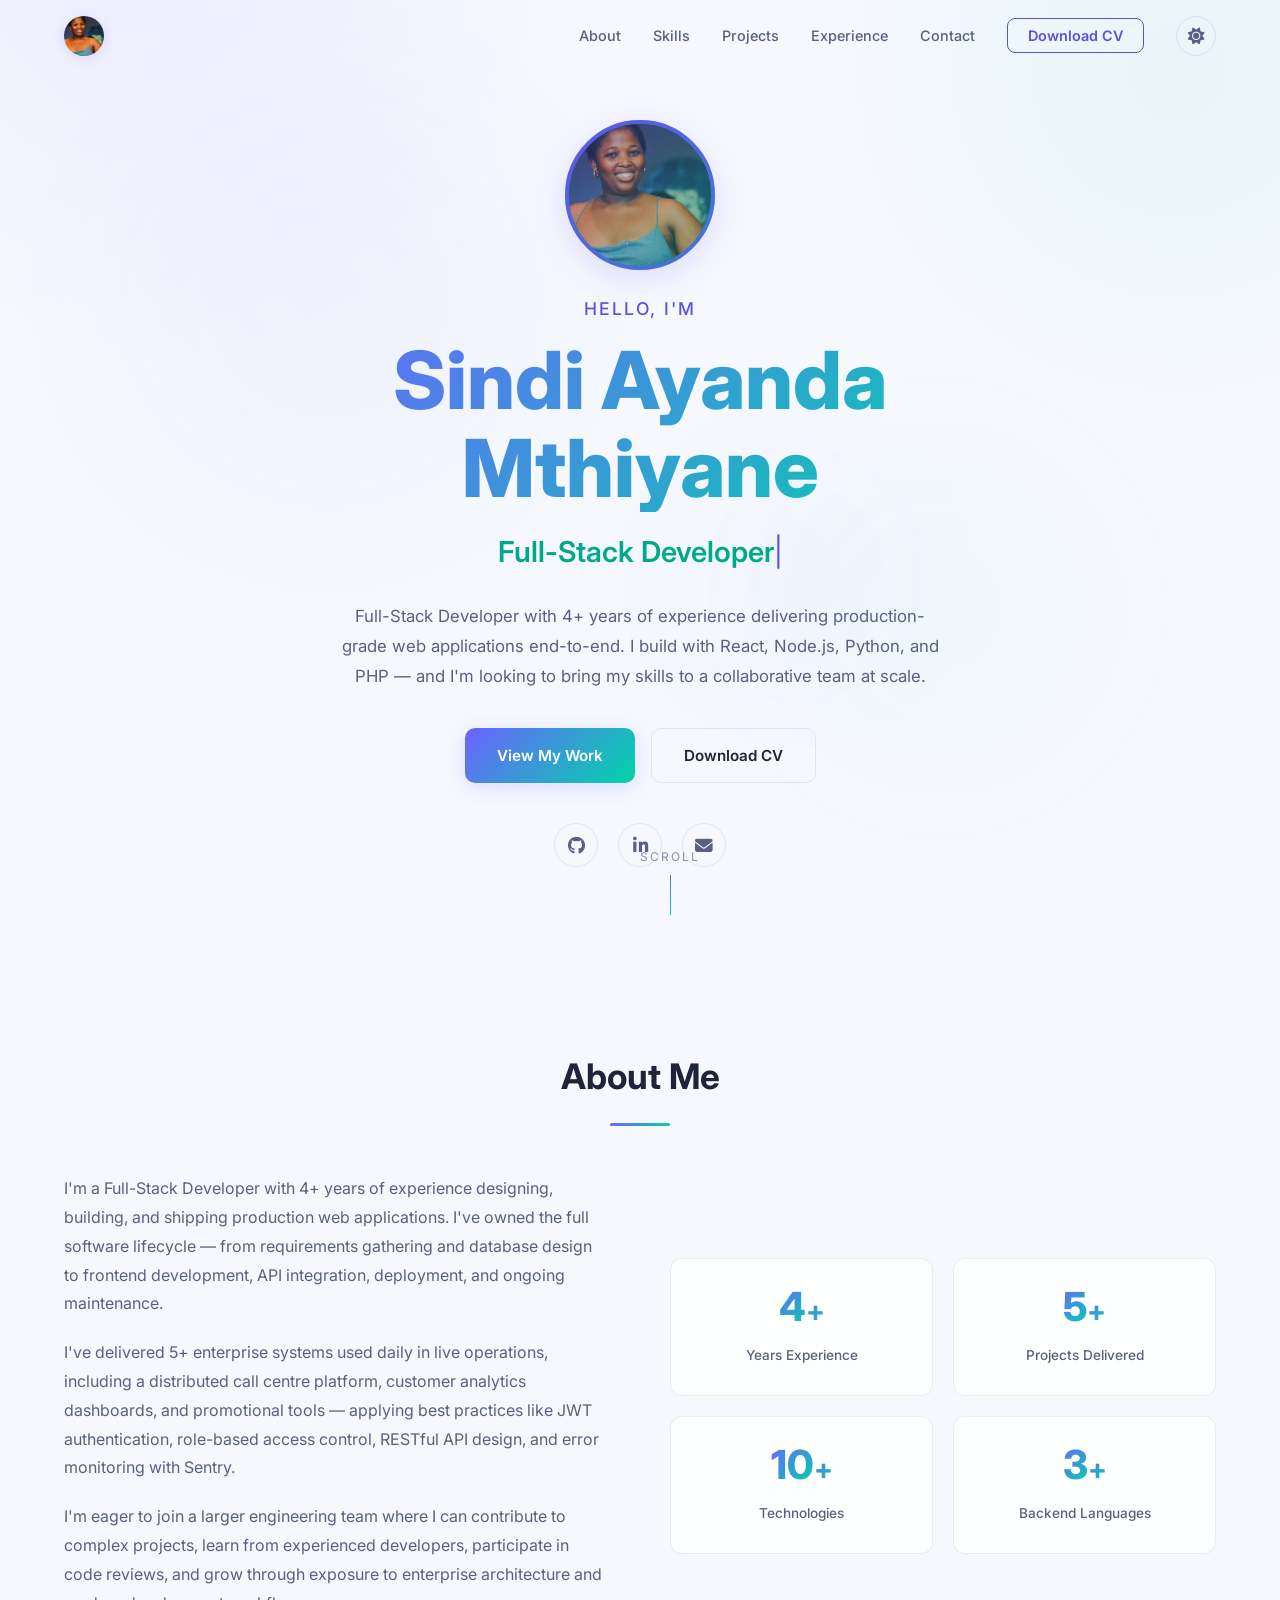
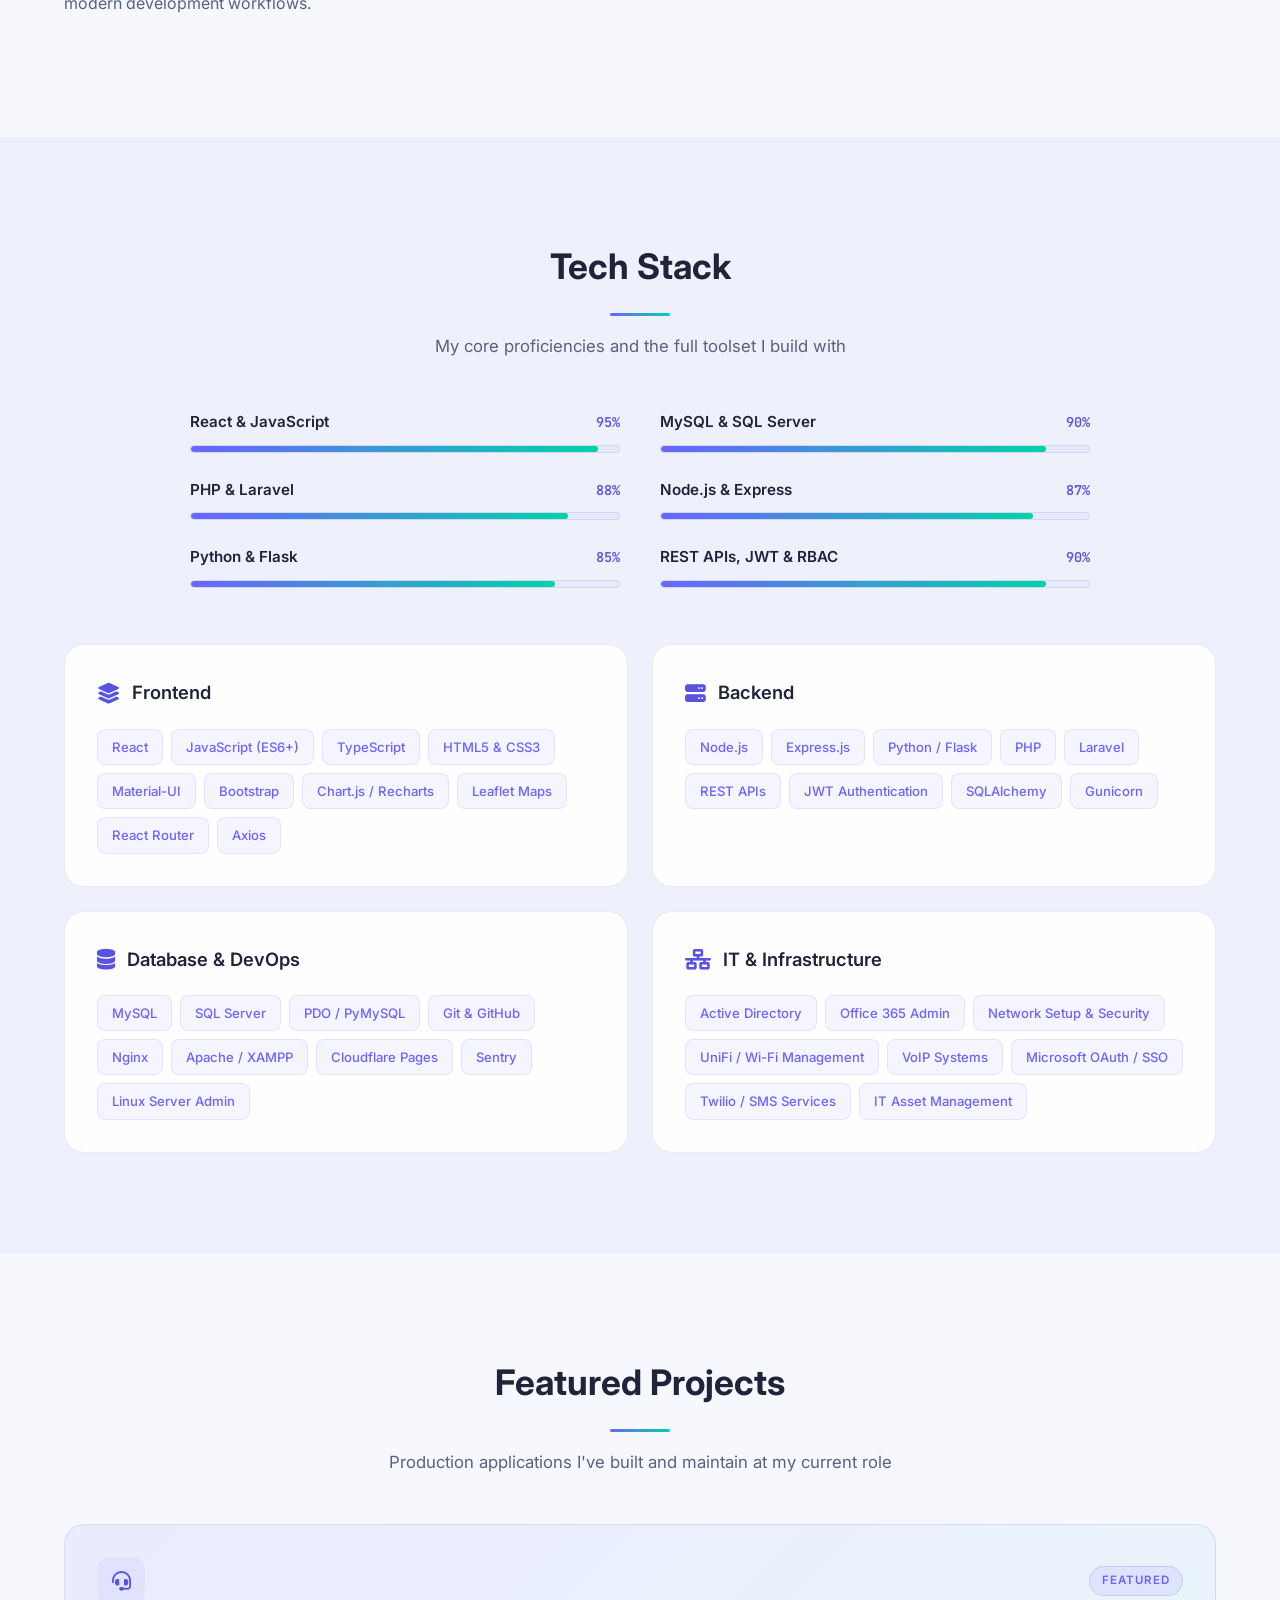
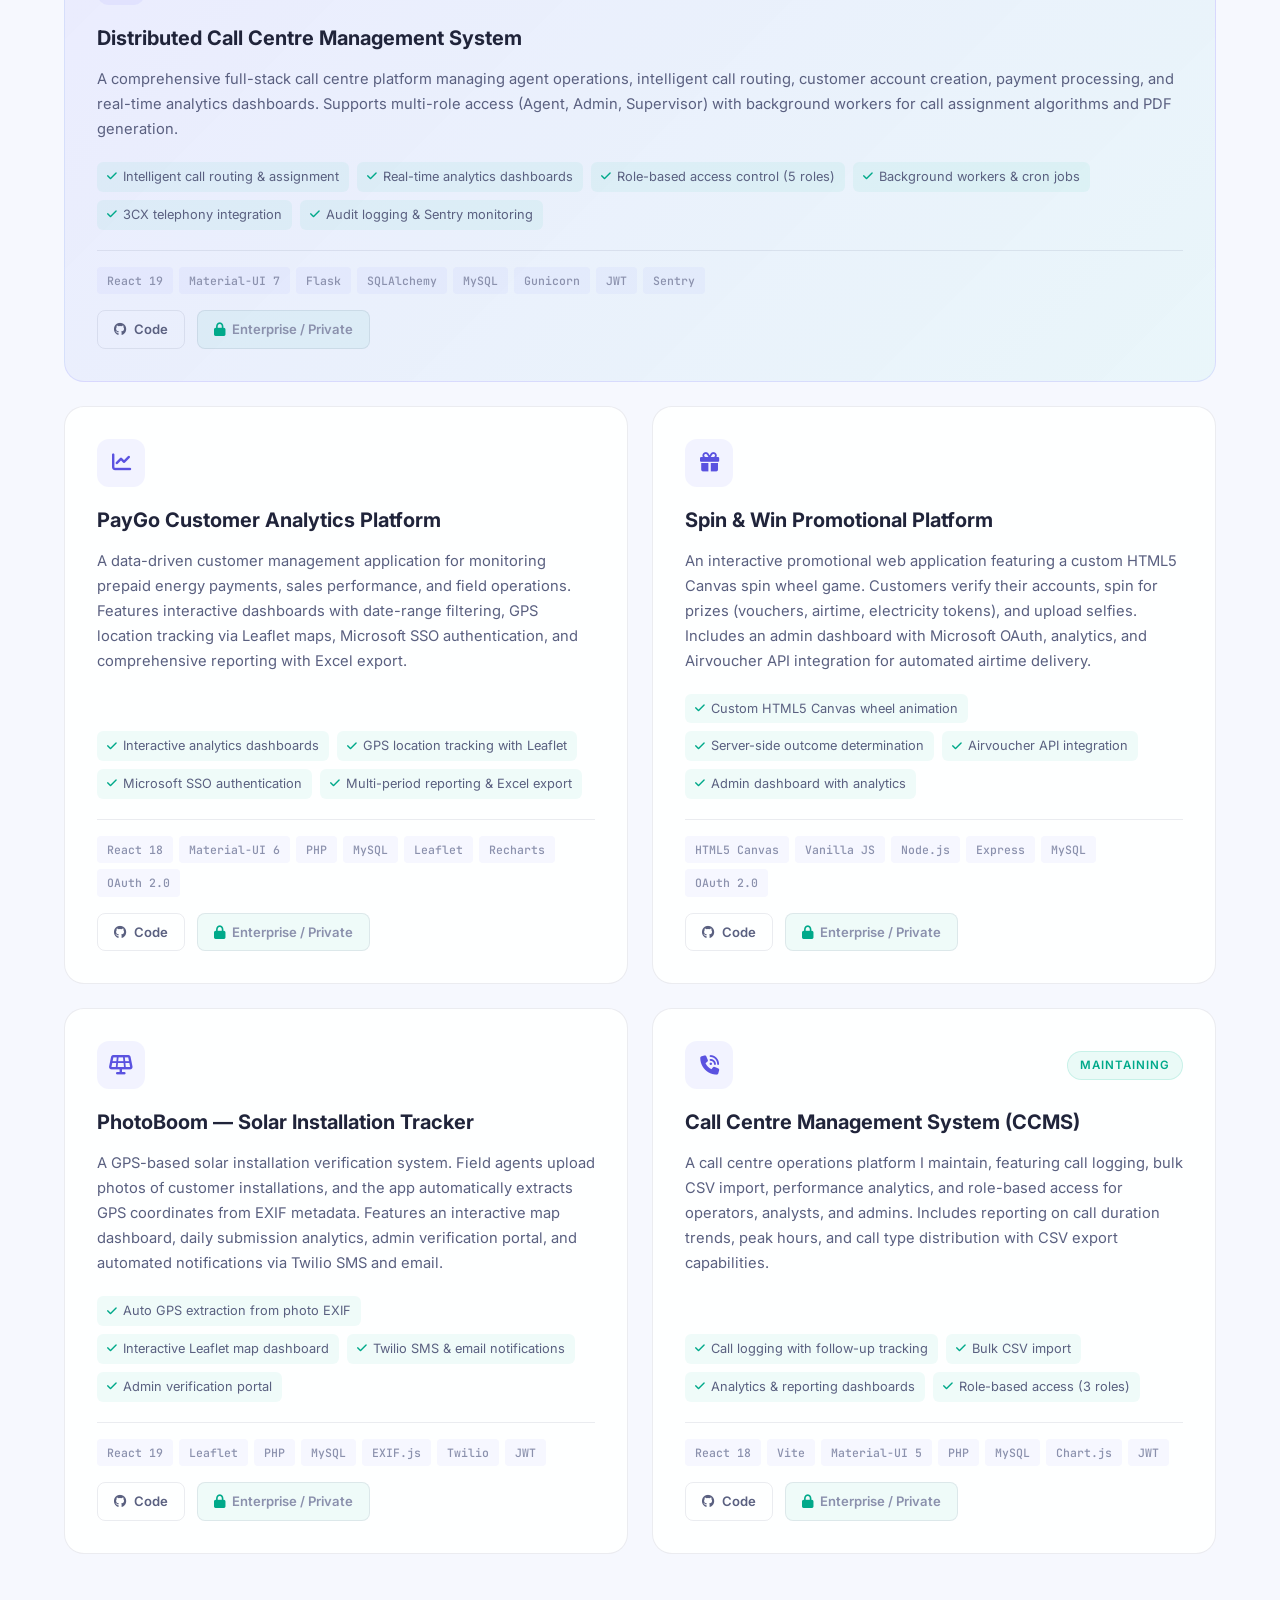
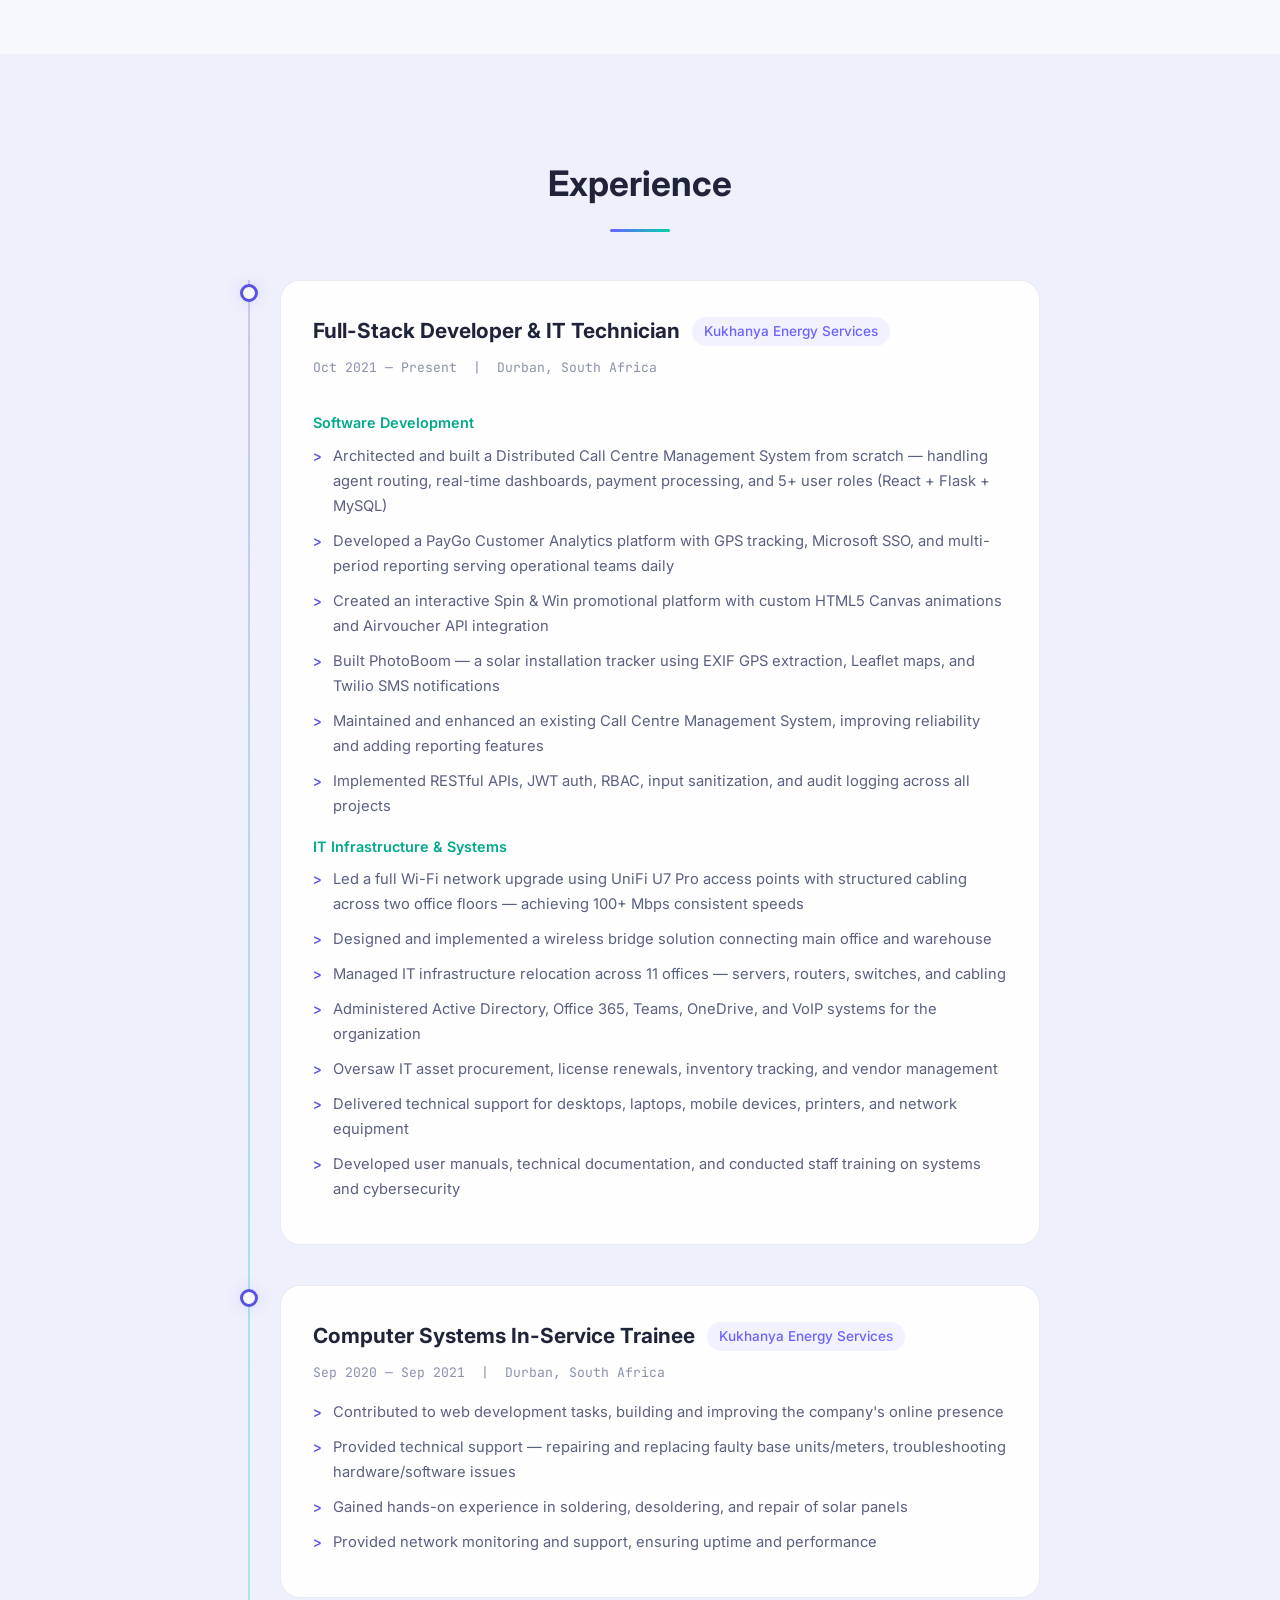
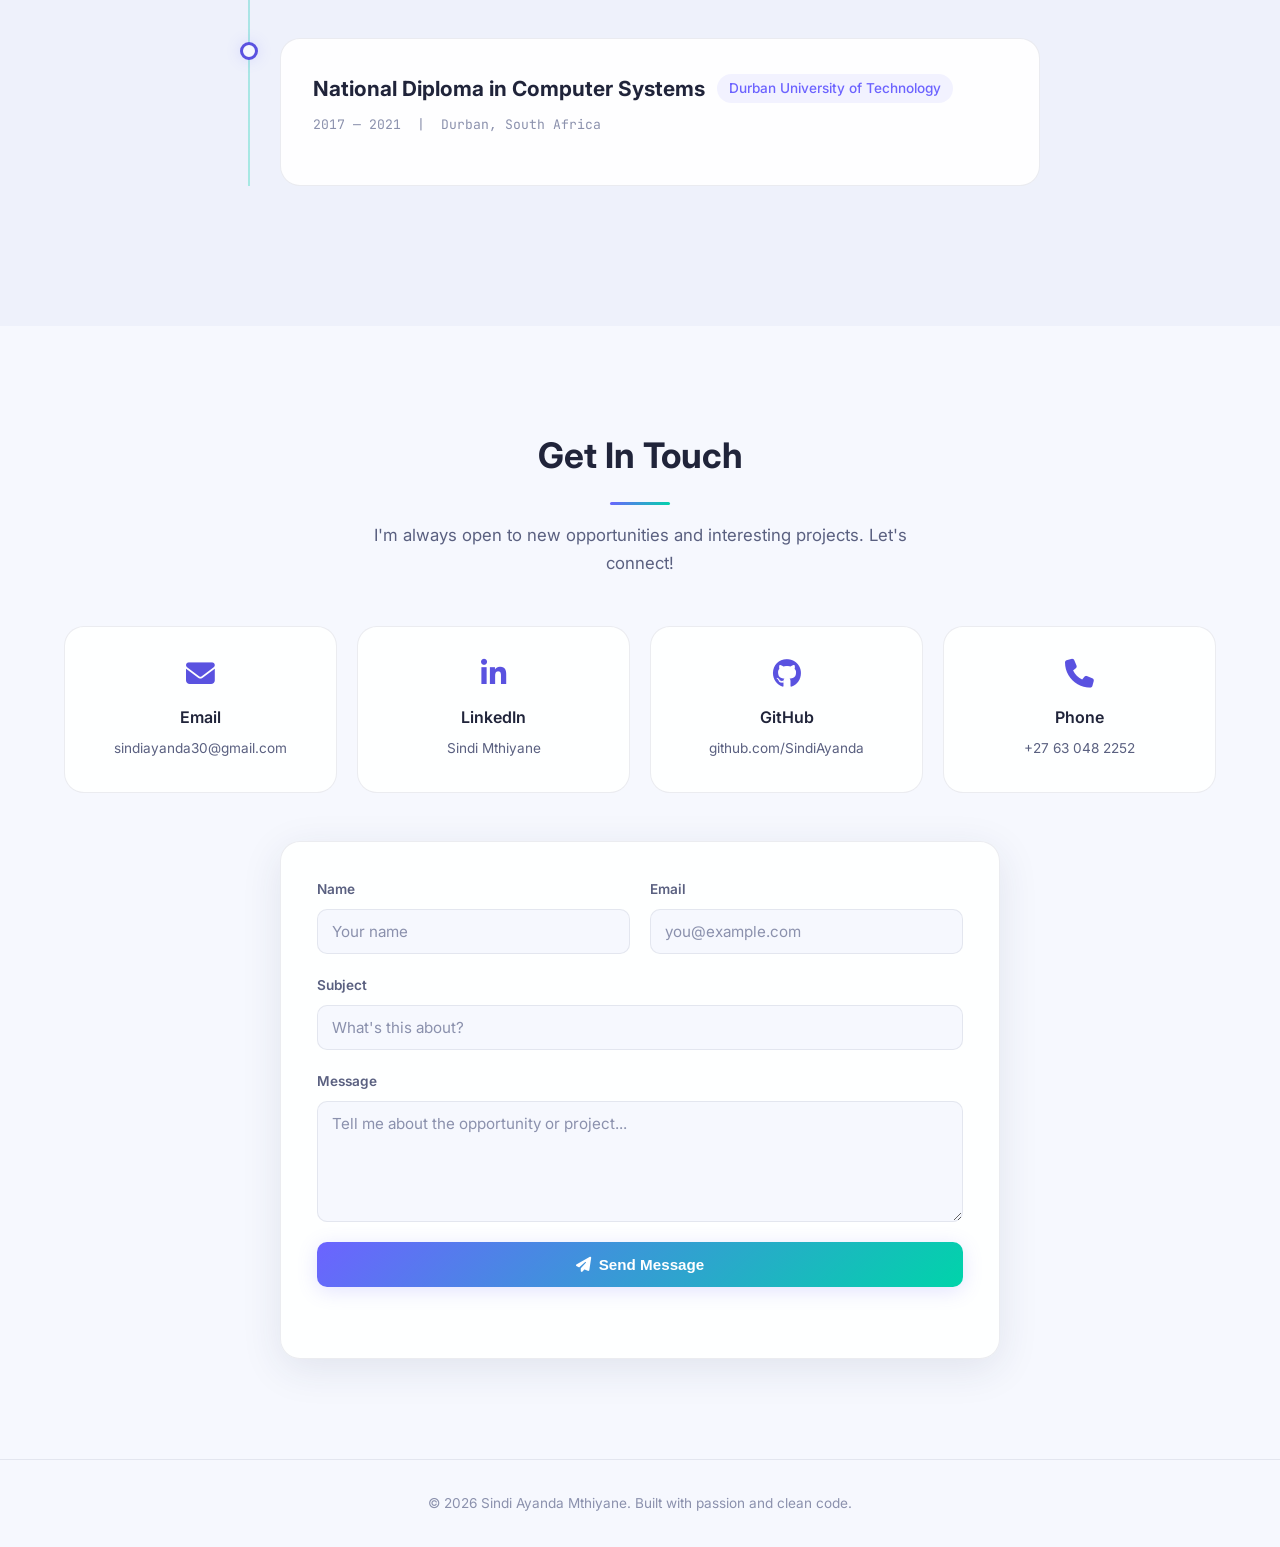
==== index.html @ 39445d9c "Refactor code structure for improved readability and maintainability" ====
<!DOCTYPE html>
<html lang="en" data-theme="light">
<head>
    <meta charset="UTF-8">
    <meta name="viewport" content="width=device-width, initial-scale=1.0">
    <title>Sindi Ayanda Mthiyane | Full-Stack Developer</title>
    <meta name="description" content="Full-Stack Developer with 4+ years of experience building enterprise web applications">
    <link rel="icon" type="image/svg+xml" href="favicon.svg">
    <link rel="stylesheet" href="styles.css">
    <link rel="stylesheet" href="https://cdnjs.cloudflare.com/ajax/libs/font-awesome/6.5.1/css/all.min.css">
    <link href="https://fonts.googleapis.com/css2?family=Inter:wght@300;400;500;600;700;800&family=JetBrains+Mono:wght@400;500&display=swap" rel="stylesheet">
</head>
<body>
    <!-- Scroll progress bar -->
    <div class="scroll-progress" id="scrollProgress"></div>

    <!-- Navigation -->
    <nav class="navbar" id="navbar">
        <div class="nav-container">
            <a href="#hero" class="nav-logo-link">
                <div class="nav-avatar" role="img" aria-label="Sindi Ayanda Mthiyane"></div>
            </a>
            <button class="nav-toggle" id="navToggle" aria-label="Toggle navigation">
                <span></span>
                <span></span>
                <span></span>
            </button>
            <ul class="nav-menu" id="navMenu">
                <li><a href="#about" class="nav-link">About</a></li>
                <li><a href="#skills" class="nav-link">Skills</a></li>
                <li><a href="#projects" class="nav-link">Projects</a></li>
                <li><a href="#experience" class="nav-link">Experience</a></li>
                <li><a href="#contact" class="nav-link">Contact</a></li>
                <li><a href="cv.html" class="nav-link nav-cv-btn">Download CV</a></li>
                <li>
                    <button class="theme-toggle" id="themeToggle" aria-label="Toggle theme">
                        <i class="fas fa-moon"></i>
                        <i class="fas fa-sun"></i>
                    </button>
                </li>
            </ul>
        </div>
    </nav>

    <!-- Hero Section -->
    <section class="hero" id="hero">
        <div class="hero-bg-effects">
            <div class="hero-orb hero-orb-1"></div>
            <div class="hero-orb hero-orb-2"></div>
            <div class="hero-orb hero-orb-3"></div>
        </div>
        <div class="hero-content">
            <div class="hero-avatar" role="img" aria-label="Sindi Ayanda Mthiyane"></div>
            <p class="hero-greeting">Hello, I'm</p>
            <h1 class="hero-name">Sindi Ayanda Mthiyane</h1>
            <h2 class="hero-title">
                <span class="typed-text" id="typedText"></span><span class="cursor">|</span>
            </h2>
            <p class="hero-description">
                Full-Stack Developer with 4+ years of experience delivering production-grade
                web applications end-to-end. I build with React, Node.js, Python, and PHP —
                and I'm looking to bring my skills to a collaborative team at scale.
            </p>
            <div class="hero-actions">
                <a href="#projects" class="btn btn-primary">View My Work</a>
                <a href="cv.html" class="btn btn-outline">Download CV</a>
            </div>
            <div class="hero-socials">
                <a href="https://github.com/SindiAyanda" target="_blank" aria-label="GitHub"><i class="fab fa-github"></i></a>
                <a href="https://linkedin.com/in/sindi-mthiyane-808678270" target="_blank" aria-label="LinkedIn"><i class="fab fa-linkedin-in"></i></a>
                <a href="mailto:sindiayanda30@gmail.com" aria-label="Email"><i class="fas fa-envelope"></i></a>
            </div>
        </div>
        <div class="scroll-indicator">
            <span>Scroll</span>
            <div class="scroll-line"></div>
        </div>
    </section>

    <!-- About Section -->
    <section class="section" id="about">
        <div class="container">
            <h2 class="section-title">About Me</h2>
            <div class="about-grid">
                <div class="about-text">
                    <p>
                        I'm a Full-Stack Developer with 4+ years of experience designing, building,
                        and shipping production web applications. I've owned the full software lifecycle
                        — from requirements gathering and database design to frontend development,
                        API integration, deployment, and ongoing maintenance.
                    </p>
                    <p>
                        I've delivered 5+ enterprise systems used daily in live operations, including
                        a distributed call centre platform, customer analytics dashboards, and promotional
                        tools — applying best practices like JWT authentication, role-based access control,
                        RESTful API design, and error monitoring with Sentry.
                    </p>
                    <p>
                        I'm eager to join a larger engineering team where I can contribute to complex
                        projects, learn from experienced developers, participate in code reviews,
                        and grow through exposure to enterprise architecture and modern development workflows.
                    </p>
                </div>
                <div class="about-stats">
                    <div class="stat-card">
                        <span class="stat-number" data-target="4">0</span><span class="stat-plus">+</span>
                        <span class="stat-label">Years Experience</span>
                    </div>
                    <div class="stat-card">
                        <span class="stat-number" data-target="5">0</span><span class="stat-plus">+</span>
                        <span class="stat-label">Projects Delivered</span>
                    </div>
                    <div class="stat-card">
                        <span class="stat-number" data-target="10">0</span><span class="stat-plus">+</span>
                        <span class="stat-label">Technologies</span>
                    </div>
                    <div class="stat-card">
                        <span class="stat-number" data-target="3">0</span><span class="stat-plus">+</span>
                        <span class="stat-label">Backend Languages</span>
                    </div>
                </div>
            </div>
        </div>
    </section>

    <!-- Skills Section -->
    <section class="section section-alt" id="skills">
        <div class="container">
            <h2 class="section-title">Tech Stack</h2>
            <p class="section-subtitle">My core proficiencies and the full toolset I build with</p>

            <div class="proficiency-grid">
                <div class="proficiency">
                    <div class="proficiency-head"><span>React & JavaScript</span><span class="proficiency-pct">95%</span></div>
                    <div class="proficiency-track"><div class="proficiency-fill" data-level="95"></div></div>
                </div>
                <div class="proficiency">
                    <div class="proficiency-head"><span>MySQL & SQL Server</span><span class="proficiency-pct">90%</span></div>
                    <div class="proficiency-track"><div class="proficiency-fill" data-level="90"></div></div>
                </div>
                <div class="proficiency">
                    <div class="proficiency-head"><span>PHP & Laravel</span><span class="proficiency-pct">88%</span></div>
                    <div class="proficiency-track"><div class="proficiency-fill" data-level="88"></div></div>
                </div>
                <div class="proficiency">
                    <div class="proficiency-head"><span>Node.js & Express</span><span class="proficiency-pct">87%</span></div>
                    <div class="proficiency-track"><div class="proficiency-fill" data-level="87"></div></div>
                </div>
                <div class="proficiency">
                    <div class="proficiency-head"><span>Python & Flask</span><span class="proficiency-pct">85%</span></div>
                    <div class="proficiency-track"><div class="proficiency-fill" data-level="85"></div></div>
                </div>
                <div class="proficiency">
                    <div class="proficiency-head"><span>REST APIs, JWT & RBAC</span><span class="proficiency-pct">90%</span></div>
                    <div class="proficiency-track"><div class="proficiency-fill" data-level="90"></div></div>
                </div>
            </div>

            <div class="skills-grid">
                <div class="skill-category">
                    <div class="skill-category-header">
                        <i class="fas fa-layer-group"></i>
                        <h3>Frontend</h3>
                    </div>
                    <div class="skill-tags">
                        <span class="skill-tag">React</span>
                        <span class="skill-tag">JavaScript (ES6+)</span>
                        <span class="skill-tag">TypeScript</span>
                        <span class="skill-tag">HTML5 & CSS3</span>
                        <span class="skill-tag">Material-UI</span>
                        <span class="skill-tag">Bootstrap</span>
                        <span class="skill-tag">Chart.js / Recharts</span>
                        <span class="skill-tag">Leaflet Maps</span>
                        <span class="skill-tag">React Router</span>
                        <span class="skill-tag">Axios</span>
                    </div>
                </div>
                <div class="skill-category">
                    <div class="skill-category-header">
                        <i class="fas fa-server"></i>
                        <h3>Backend</h3>
                    </div>
                    <div class="skill-tags">
                        <span class="skill-tag">Node.js</span>
                        <span class="skill-tag">Express.js</span>
                        <span class="skill-tag">Python / Flask</span>
                        <span class="skill-tag">PHP</span>
                        <span class="skill-tag">Laravel</span>
                        <span class="skill-tag">REST APIs</span>
                        <span class="skill-tag">JWT Authentication</span>
                        <span class="skill-tag">SQLAlchemy</span>
                        <span class="skill-tag">Gunicorn</span>
                    </div>
                </div>
                <div class="skill-category">
                    <div class="skill-category-header">
                        <i class="fas fa-database"></i>
                        <h3>Database & DevOps</h3>
                    </div>
                    <div class="skill-tags">
                        <span class="skill-tag">MySQL</span>
                        <span class="skill-tag">SQL Server</span>
                        <span class="skill-tag">PDO / PyMySQL</span>
                        <span class="skill-tag">Git & GitHub</span>
                        <span class="skill-tag">Nginx</span>
                        <span class="skill-tag">Apache / XAMPP</span>
                        <span class="skill-tag">Cloudflare Pages</span>
                        <span class="skill-tag">Sentry</span>
                        <span class="skill-tag">Linux Server Admin</span>
                    </div>
                </div>
                <div class="skill-category">
                    <div class="skill-category-header">
                        <i class="fas fa-network-wired"></i>
                        <h3>IT & Infrastructure</h3>
                    </div>
                    <div class="skill-tags">
                        <span class="skill-tag">Active Directory</span>
                        <span class="skill-tag">Office 365 Admin</span>
                        <span class="skill-tag">Network Setup & Security</span>
                        <span class="skill-tag">UniFi / Wi-Fi Management</span>
                        <span class="skill-tag">VoIP Systems</span>
                        <span class="skill-tag">Microsoft OAuth / SSO</span>
                        <span class="skill-tag">Twilio / SMS Services</span>
                        <span class="skill-tag">IT Asset Management</span>
                    </div>
                </div>
            </div>
        </div>
    </section>

    <!-- Projects Section -->
    <section class="section" id="projects">
        <div class="container">
            <h2 class="section-title">Featured Projects</h2>
            <p class="section-subtitle">Production applications I've built and maintain at my current role</p>

            <div class="projects-grid">
                <!-- Project 1: DCCMS -->
                <div class="project-card featured">
                    <div class="project-header">
                        <div class="project-icon"><i class="fas fa-headset"></i></div>
                        <span class="project-badge">Featured</span>
                    </div>
                    <h3 class="project-name">Distributed Call Centre Management System</h3>
                    <p class="project-description">
                        A comprehensive full-stack call centre platform managing agent operations,
                        intelligent call routing, customer account creation, payment processing,
                        and real-time analytics dashboards. Supports multi-role access (Agent, Admin,
                        Supervisor) with background workers for call assignment algorithms and PDF generation.
                    </p>
                    <div class="project-features">
                        <span><i class="fas fa-check"></i> Intelligent call routing & assignment</span>
                        <span><i class="fas fa-check"></i> Real-time analytics dashboards</span>
                        <span><i class="fas fa-check"></i> Role-based access control (5 roles)</span>
                        <span><i class="fas fa-check"></i> Background workers & cron jobs</span>
                        <span><i class="fas fa-check"></i> 3CX telephony integration</span>
                        <span><i class="fas fa-check"></i> Audit logging & Sentry monitoring</span>
                    </div>
                    <div class="project-tech">
                        <span>React 19</span>
                        <span>Material-UI 7</span>
                        <span>Flask</span>
                        <span>SQLAlchemy</span>
                        <span>MySQL</span>
                        <span>Gunicorn</span>
                        <span>JWT</span>
                        <span>Sentry</span>
                    </div>
                    <div class="project-links">
                        <a href="https://github.com/SindiAyanda" target="_blank" rel="noopener" class="project-link"><i class="fab fa-github"></i> Code</a>
                        <span class="project-link project-link-private"><i class="fas fa-lock"></i> Enterprise / Private</span>
                        <!-- To show a live demo instead, replace the line above with:
                        <a href="REPLACE_WITH_LIVE_URL" target="_blank" rel="noopener" class="project-link project-link-primary"><i class="fas fa-arrow-up-right-from-square"></i> Live Demo</a> -->
                    </div>
                </div>

                <!-- Project 2: PayGo Customers -->
                <div class="project-card">
                    <div class="project-header">
                        <div class="project-icon"><i class="fas fa-chart-line"></i></div>
                    </div>
                    <h3 class="project-name">PayGo Customer Analytics Platform</h3>
                    <p class="project-description">
                        A data-driven customer management application for monitoring prepaid energy
                        payments, sales performance, and field operations. Features interactive dashboards
                        with date-range filtering, GPS location tracking via Leaflet maps, Microsoft SSO
                        authentication, and comprehensive reporting with Excel export.
                    </p>
                    <div class="project-features">
                        <span><i class="fas fa-check"></i> Interactive analytics dashboards</span>
                        <span><i class="fas fa-check"></i> GPS location tracking with Leaflet</span>
                        <span><i class="fas fa-check"></i> Microsoft SSO authentication</span>
                        <span><i class="fas fa-check"></i> Multi-period reporting & Excel export</span>
                    </div>
                    <div class="project-tech">
                        <span>React 18</span>
                        <span>Material-UI 6</span>
                        <span>PHP</span>
                        <span>MySQL</span>
                        <span>Leaflet</span>
                        <span>Recharts</span>
                        <span>OAuth 2.0</span>
                    </div>
                    <div class="project-links">
                        <a href="https://github.com/SindiAyanda" target="_blank" rel="noopener" class="project-link"><i class="fab fa-github"></i> Code</a>
                        <span class="project-link project-link-private"><i class="fas fa-lock"></i> Enterprise / Private</span>
                    </div>
                </div>

                <!-- Project 3: Spin to Win -->
                <div class="project-card">
                    <div class="project-header">
                        <div class="project-icon"><i class="fas fa-gift"></i></div>
                    </div>
                    <h3 class="project-name">Spin & Win Promotional Platform</h3>
                    <p class="project-description">
                        An interactive promotional web application featuring a custom HTML5 Canvas
                        spin wheel game. Customers verify their accounts, spin for prizes (vouchers,
                        airtime, electricity tokens), and upload selfies. Includes an admin dashboard
                        with Microsoft OAuth, analytics, and Airvoucher API integration for automated
                        airtime delivery.
                    </p>
                    <div class="project-features">
                        <span><i class="fas fa-check"></i> Custom HTML5 Canvas wheel animation</span>
                        <span><i class="fas fa-check"></i> Server-side outcome determination</span>
                        <span><i class="fas fa-check"></i> Airvoucher API integration</span>
                        <span><i class="fas fa-check"></i> Admin dashboard with analytics</span>
                    </div>
                    <div class="project-tech">
                        <span>HTML5 Canvas</span>
                        <span>Vanilla JS</span>
                        <span>Node.js</span>
                        <span>Express</span>
                        <span>MySQL</span>
                        <span>OAuth 2.0</span>
                    </div>
                    <div class="project-links">
                        <a href="https://github.com/SindiAyanda" target="_blank" rel="noopener" class="project-link"><i class="fab fa-github"></i> Code</a>
                        <span class="project-link project-link-private"><i class="fas fa-lock"></i> Enterprise / Private</span>
                    </div>
                </div>

                <!-- Project 4: Coordinate / PhotoBoom -->
                <div class="project-card">
                    <div class="project-header">
                        <div class="project-icon"><i class="fas fa-solar-panel"></i></div>
                    </div>
                    <h3 class="project-name">PhotoBoom — Solar Installation Tracker</h3>
                    <p class="project-description">
                        A GPS-based solar installation verification system. Field agents upload photos
                        of customer installations, and the app automatically extracts GPS coordinates
                        from EXIF metadata. Features an interactive map dashboard, daily submission
                        analytics, admin verification portal, and automated notifications via Twilio SMS
                        and email.
                    </p>
                    <div class="project-features">
                        <span><i class="fas fa-check"></i> Auto GPS extraction from photo EXIF</span>
                        <span><i class="fas fa-check"></i> Interactive Leaflet map dashboard</span>
                        <span><i class="fas fa-check"></i> Twilio SMS & email notifications</span>
                        <span><i class="fas fa-check"></i> Admin verification portal</span>
                    </div>
                    <div class="project-tech">
                        <span>React 19</span>
                        <span>Leaflet</span>
                        <span>PHP</span>
                        <span>MySQL</span>
                        <span>EXIF.js</span>
                        <span>Twilio</span>
                        <span>JWT</span>
                    </div>
                    <div class="project-links">
                        <a href="https://github.com/SindiAyanda" target="_blank" rel="noopener" class="project-link"><i class="fab fa-github"></i> Code</a>
                        <span class="project-link project-link-private"><i class="fas fa-lock"></i> Enterprise / Private</span>
                    </div>
                </div>

                <!-- Project 5: CCMS -->
                <div class="project-card">
                    <div class="project-header">
                        <div class="project-icon"><i class="fas fa-phone-volume"></i></div>
                        <span class="project-badge badge-maintain">Maintaining</span>
                    </div>
                    <h3 class="project-name">Call Centre Management System (CCMS)</h3>
                    <p class="project-description">
                        A call centre operations platform I maintain, featuring call logging,
                        bulk CSV import, performance analytics, and role-based access for operators,
                        analysts, and admins. Includes reporting on call duration trends, peak hours,
                        and call type distribution with CSV export capabilities.
                    </p>
                    <div class="project-features">
                        <span><i class="fas fa-check"></i> Call logging with follow-up tracking</span>
                        <span><i class="fas fa-check"></i> Bulk CSV import</span>
                        <span><i class="fas fa-check"></i> Analytics & reporting dashboards</span>
                        <span><i class="fas fa-check"></i> Role-based access (3 roles)</span>
                    </div>
                    <div class="project-tech">
                        <span>React 18</span>
                        <span>Vite</span>
                        <span>Material-UI 5</span>
                        <span>PHP</span>
                        <span>MySQL</span>
                        <span>Chart.js</span>
                        <span>JWT</span>
                    </div>
                    <div class="project-links">
                        <a href="https://github.com/SindiAyanda" target="_blank" rel="noopener" class="project-link"><i class="fab fa-github"></i> Code</a>
                        <span class="project-link project-link-private"><i class="fas fa-lock"></i> Enterprise / Private</span>
                    </div>
                </div>
            </div>
        </div>
    </section>

    <!-- Experience Section -->
    <section class="section section-alt" id="experience">
        <div class="container">
            <h2 class="section-title">Experience</h2>
            <div class="timeline">
                <!-- Current Role -->
                <div class="timeline-item">
                    <div class="timeline-dot"></div>
                    <div class="timeline-content">
                        <div class="timeline-header">
                            <h3>Full-Stack Developer & IT Technician</h3>
                            <span class="timeline-company">Kukhanya Energy Services</span>
                        </div>
                        <span class="timeline-date">Oct 2021 — Present &nbsp;|&nbsp; Durban, South Africa</span>

                        <p class="timeline-subtitle">Software Development</p>
                        <ul class="timeline-list">
                            <li>Architected and built a Distributed Call Centre Management System from scratch — handling agent routing, real-time dashboards, payment processing, and 5+ user roles (React + Flask + MySQL)</li>
                            <li>Developed a PayGo Customer Analytics platform with GPS tracking, Microsoft SSO, and multi-period reporting serving operational teams daily</li>
                            <li>Created an interactive Spin & Win promotional platform with custom HTML5 Canvas animations and Airvoucher API integration</li>
                            <li>Built PhotoBoom — a solar installation tracker using EXIF GPS extraction, Leaflet maps, and Twilio SMS notifications</li>
                            <li>Maintained and enhanced an existing Call Centre Management System, improving reliability and adding reporting features</li>
                            <li>Implemented RESTful APIs, JWT auth, RBAC, input sanitization, and audit logging across all projects</li>
                        </ul>

                        <p class="timeline-subtitle">IT Infrastructure & Systems</p>
                        <ul class="timeline-list">
                            <li>Led a full Wi-Fi network upgrade using UniFi U7 Pro access points with structured cabling across two office floors — achieving 100+ Mbps consistent speeds</li>
                            <li>Designed and implemented a wireless bridge solution connecting main office and warehouse</li>
                            <li>Managed IT infrastructure relocation across 11 offices — servers, routers, switches, and cabling</li>
                            <li>Administered Active Directory, Office 365, Teams, OneDrive, and VoIP systems for the organization</li>
                            <li>Oversaw IT asset procurement, license renewals, inventory tracking, and vendor management</li>
                            <li>Delivered technical support for desktops, laptops, mobile devices, printers, and network equipment</li>
                            <li>Developed user manuals, technical documentation, and conducted staff training on systems and cybersecurity</li>
                        </ul>
                    </div>
                </div>

                <!-- Internship -->
                <div class="timeline-item">
                    <div class="timeline-dot"></div>
                    <div class="timeline-content">
                        <div class="timeline-header">
                            <h3>Computer Systems In-Service Trainee</h3>
                            <span class="timeline-company">Kukhanya Energy Services</span>
                        </div>
                        <span class="timeline-date">Sep 2020 — Sep 2021 &nbsp;|&nbsp; Durban, South Africa</span>
                        <ul class="timeline-list">
                            <li>Contributed to web development tasks, building and improving the company's online presence</li>
                            <li>Provided technical support — repairing and replacing faulty base units/meters, troubleshooting hardware/software issues</li>
                            <li>Gained hands-on experience in soldering, desoldering, and repair of solar panels</li>
                            <li>Provided network monitoring and support, ensuring uptime and performance</li>
                        </ul>
                    </div>
                </div>

                <!-- Education -->
                <div class="timeline-item">
                    <div class="timeline-dot"></div>
                    <div class="timeline-content">
                        <div class="timeline-header">
                            <h3>National Diploma in Computer Systems</h3>
                            <span class="timeline-company">Durban University of Technology</span>
                        </div>
                        <span class="timeline-date">2017 — 2021 &nbsp;|&nbsp; Durban, South Africa</span>
                    </div>
                </div>
            </div>
        </div>
    </section>

    <!-- Contact Section -->
    <section class="section" id="contact">
        <div class="container">
            <h2 class="section-title">Get In Touch</h2>
            <p class="section-subtitle">
                I'm always open to new opportunities and interesting projects. Let's connect!
            </p>
            <div class="contact-grid">
                <a href="mailto:sindiayanda30@gmail.com" class="contact-card">
                    <i class="fas fa-envelope"></i>
                    <h3>Email</h3>
                    <p>sindiayanda30@gmail.com</p>
                </a>
                <a href="https://linkedin.com/in/sindi-mthiyane-808678270" target="_blank" class="contact-card">
                    <i class="fab fa-linkedin-in"></i>
                    <h3>LinkedIn</h3>
                    <p>Sindi Mthiyane</p>
                </a>
                <a href="https://github.com/SindiAyanda" target="_blank" class="contact-card">
                    <i class="fab fa-github"></i>
                    <h3>GitHub</h3>
                    <p>github.com/SindiAyanda</p>
                </a>
                <a href="tel:+27630482252" class="contact-card">
                    <i class="fas fa-phone"></i>
                    <h3>Phone</h3>
                    <p>+27 63 048 2252</p>
                </a>
            </div>

            <!--
                CONTACT FORM SETUP (free, 2 minutes):
                1. Go to https://formspree.io and create a free account.
                2. Create a new form and copy your form ID (looks like: xkgwabcd).
                3. Replace YOUR_FORM_ID below with that ID.
                Until then, the form falls back to opening the visitor's email app.
            -->
            <form class="contact-form" id="contactForm" action="https://formspree.io/f/YOUR_FORM_ID" method="POST">
                <div class="form-row">
                    <div class="form-group">
                        <label for="cf-name">Name</label>
                        <input type="text" id="cf-name" name="name" placeholder="Your name" required>
                    </div>
                    <div class="form-group">
                        <label for="cf-email">Email</label>
                        <input type="email" id="cf-email" name="email" placeholder="you@example.com" required>
                    </div>
                </div>
                <div class="form-group">
                    <label for="cf-subject">Subject</label>
                    <input type="text" id="cf-subject" name="subject" placeholder="What's this about?">
                </div>
                <div class="form-group">
                    <label for="cf-message">Message</label>
                    <textarea id="cf-message" name="message" rows="5" placeholder="Tell me about the opportunity or project..." required></textarea>
                </div>
                <button type="submit" class="btn btn-primary form-submit">
                    <i class="fas fa-paper-plane"></i> Send Message
                </button>
                <p class="form-status" id="formStatus" role="status"></p>
            </form>
        </div>
    </section>

    <!-- Footer -->
    <footer class="footer">
        <div class="container">
            <p>&copy; 2026 Sindi Ayanda Mthiyane. Built with passion and clean code.</p>
        </div>
    </footer>

    <!-- Back to top -->
    <button class="back-to-top" id="backToTop" aria-label="Back to top">
        <i class="fas fa-arrow-up"></i>
    </button>

    <script src="script.js"></script>
</body>
</html>
---- styles.css ----
/* ===== CSS Variables — Dark Mode (Default) ===== */
:root {
    --bg-primary: #0a0a0f;
    --bg-secondary: #12121a;
    --bg-card: rgba(255, 255, 255, 0.03);
    --bg-card-hover: rgba(255, 255, 255, 0.06);
    --bg-glass: rgba(255, 255, 255, 0.05);
    --border-color: rgba(255, 255, 255, 0.08);
    --border-hover: rgba(255, 255, 255, 0.15);
    --text-primary: #f0f0f5;
    --text-secondary: #8888a0;
    --text-muted: #55556a;
    --accent: #6c63ff;
    --accent-light: #8b83ff;
    --accent-glow: rgba(108, 99, 255, 0.3);
    --accent-secondary: #00d4aa;
    --accent-secondary-glow: rgba(0, 212, 170, 0.3);
    --gradient-primary: linear-gradient(135deg, #6c63ff, #00d4aa);
    --gradient-hero: linear-gradient(135deg, rgba(108, 99, 255, 0.15), rgba(0, 212, 170, 0.08));
    --nav-scrolled-bg: rgba(10, 10, 15, 0.85);
    --mobile-menu-bg: rgba(10, 10, 15, 0.98);
    --skill-tag-bg: rgba(108, 99, 255, 0.08);
    --skill-tag-border: rgba(108, 99, 255, 0.15);
    --skill-tag-hover-bg: rgba(108, 99, 255, 0.15);
    --skill-tag-hover-border: rgba(108, 99, 255, 0.3);
    --project-icon-bg: rgba(108, 99, 255, 0.1);
    --project-badge-bg: rgba(108, 99, 255, 0.15);
    --project-badge-border: rgba(108, 99, 255, 0.25);
    --project-tech-bg: rgba(108, 99, 255, 0.06);
    --feature-bg: rgba(0, 212, 170, 0.05);
    --featured-border: rgba(108, 99, 255, 0.2);
    --featured-hover-border: rgba(108, 99, 255, 0.4);
    --maintain-bg: rgba(0, 212, 170, 0.1);
    --maintain-border: rgba(0, 212, 170, 0.2);
    --timeline-company-bg: rgba(108, 99, 255, 0.1);
    --font-main: 'Inter', -apple-system, BlinkMacSystemFont, sans-serif;
    --font-mono: 'JetBrains Mono', 'Fira Code', monospace;
    --radius: 12px;
    --radius-lg: 20px;
    --shadow: 0 4px 30px rgba(0, 0, 0, 0.3);
    --transition: 0.3s cubic-bezier(0.4, 0, 0.2, 1);
}

/* ===== Light Mode ===== */
[data-theme="light"] {
    --bg-primary: #f6f8fe;
    --bg-secondary: #eef1fb;
    --bg-card: rgba(255, 255, 255, 0.9);
    --bg-card-hover: #ffffff;
    --bg-glass: rgba(255, 255, 255, 0.7);
    --border-color: rgba(40, 45, 90, 0.09);
    --border-hover: rgba(90, 82, 224, 0.28);
    --text-primary: #20243a;
    --text-secondary: #5a6080;
    --text-muted: #8b91ad;
    --accent: #5a52e0;
    --accent-light: #6c63ff;
    --accent-glow: rgba(108, 99, 255, 0.18);
    --accent-secondary: #00a98a;
    --accent-secondary-glow: rgba(0, 184, 148, 0.18);
    --gradient-hero: linear-gradient(135deg, rgba(108, 99, 255, 0.08), rgba(0, 212, 170, 0.05));
    --nav-scrolled-bg: rgba(246, 248, 254, 0.85);
    --mobile-menu-bg: rgba(246, 248, 254, 0.98);
    --shadow: 0 10px 40px rgba(40, 45, 90, 0.1);
    --skill-tag-bg: rgba(108, 99, 255, 0.06);
    --skill-tag-border: rgba(108, 99, 255, 0.12);
    --skill-tag-hover-bg: rgba(108, 99, 255, 0.12);
    --skill-tag-hover-border: rgba(108, 99, 255, 0.25);
    --project-icon-bg: rgba(108, 99, 255, 0.08);
    --project-badge-bg: rgba(108, 99, 255, 0.1);
    --project-badge-border: rgba(108, 99, 255, 0.2);
    --project-tech-bg: rgba(108, 99, 255, 0.05);
    --feature-bg: rgba(0, 184, 148, 0.06);
    --featured-border: rgba(108, 99, 255, 0.15);
    --featured-hover-border: rgba(108, 99, 255, 0.3);
    --maintain-bg: rgba(0, 184, 148, 0.08);
    --maintain-border: rgba(0, 184, 148, 0.15);
    --timeline-company-bg: rgba(108, 99, 255, 0.08);
}

[data-theme="light"] body {
    background:
        radial-gradient(900px circle at 12% -5%, rgba(108, 99, 255, 0.07), transparent 45%),
        radial-gradient(800px circle at 92% 8%, rgba(0, 212, 170, 0.06), transparent 45%),
        var(--bg-primary);
    background-attachment: fixed;
}

[data-theme="light"] .hero-orb-1 {
    background: rgba(108, 99, 255, 0.08);
}
[data-theme="light"] .hero-orb-2 {
    background: rgba(0, 212, 170, 0.06);
}
[data-theme="light"] .hero-orb-3 {
    background: rgba(108, 99, 255, 0.06);
}

/* ===== Reset & Base ===== */
*, *::before, *::after {
    margin: 0;
    padding: 0;
    box-sizing: border-box;
}

html {
    scroll-behavior: smooth;
    scroll-padding-top: 80px;
}

body {
    font-family: var(--font-main);
    background: var(--bg-primary);
    color: var(--text-primary);
    line-height: 1.7;
    overflow-x: hidden;
    -webkit-font-smoothing: antialiased;
    transition: background 0.4s ease, color 0.4s ease;
}

a {
    text-decoration: none;
    color: inherit;
    transition: var(--transition);
}

ul {
    list-style: none;
}

.container {
    max-width: 1200px;
    margin: 0 auto;
    padding: 0 24px;
}

/* ===== Navigation ===== */
.navbar {
    position: fixed;
    top: 0;
    left: 0;
    right: 0;
    z-index: 1000;
    padding: 16px 0;
    transition: var(--transition);
    background: transparent;
}

.navbar.scrolled {
    background: var(--nav-scrolled-bg);
    backdrop-filter: blur(20px);
    -webkit-backdrop-filter: blur(20px);
    border-bottom: 1px solid var(--border-color);
    padding: 10px 0;
}

.nav-container {
    max-width: 1200px;
    margin: 0 auto;
    padding: 0 24px;
    display: flex;
    justify-content: space-between;
    align-items: center;
}

.nav-logo-link {
    display: flex;
    align-items: center;
}

.nav-avatar {
    width: 40px;
    height: 40px;
    border-radius: 50%;
    background: var(--gradient-primary);
    display: flex;
    align-items: center;
    justify-content: center;
    font-family: var(--font-mono);
    font-size: 0.85rem;
    font-weight: 700;
    color: white;
    letter-spacing: 1px;
    transition: var(--transition);
    box-shadow: 0 2px 12px var(--accent-glow);
    overflow: hidden;
    background-image: url('mypic.jpg');
    background-size: 200%;
    background-position: 50% 14%;
    background-repeat: no-repeat;
}

.nav-avatar:hover {
    transform: scale(1.08);
    box-shadow: 0 4px 20px var(--accent-glow);
}

.nav-menu {
    display: flex;
    align-items: center;
    gap: 32px;
}

.nav-link {
    font-size: 0.9rem;
    font-weight: 500;
    color: var(--text-secondary);
    position: relative;
}

.nav-link:hover {
    color: var(--text-primary);
}

.nav-link::after {
    content: '';
    position: absolute;
    bottom: -4px;
    left: 0;
    width: 0;
    height: 2px;
    background: var(--gradient-primary);
    transition: var(--transition);
}

.nav-link:hover::after {
    width: 100%;
}

.nav-cv-btn {
    padding: 8px 20px;
    border: 1px solid var(--accent);
    border-radius: 8px;
    color: var(--accent) !important;
    font-weight: 600;
}

.nav-cv-btn:hover {
    background: var(--accent);
    color: white !important;
}

.nav-cv-btn::after {
    display: none;
}

/* Theme Toggle */
.theme-toggle {
    background: none;
    border: 1px solid var(--border-color);
    border-radius: 50%;
    width: 40px;
    height: 40px;
    display: flex;
    align-items: center;
    justify-content: center;
    cursor: pointer;
    color: var(--text-secondary);
    font-size: 1.05rem;
    transition: var(--transition);
}

.theme-toggle:hover {
    border-color: var(--accent);
    color: var(--accent);
    transform: rotate(20deg);
}

.theme-toggle .fa-sun { display: none; }
.theme-toggle .fa-moon { display: inline; }

[data-theme="light"] .theme-toggle .fa-sun { display: inline; }
[data-theme="light"] .theme-toggle .fa-moon { display: none; }

/* Mobile toggle */
.nav-toggle {
    display: none;
    flex-direction: column;
    gap: 5px;
    background: none;
    border: none;
    cursor: pointer;
    padding: 4px;
}

.nav-toggle span {
    width: 24px;
    height: 2px;
    background: var(--text-primary);
    transition: var(--transition);
    border-radius: 2px;
}

.nav-toggle.active span:nth-child(1) {
    transform: rotate(45deg) translate(5px, 5px);
}
.nav-toggle.active span:nth-child(2) {
    opacity: 0;
}
.nav-toggle.active span:nth-child(3) {
    transform: rotate(-45deg) translate(5px, -5px);
}

/* ===== Hero Section ===== */
.hero {
    min-height: 100vh;
    display: flex;
    align-items: center;
    justify-content: center;
    position: relative;
    padding: 120px 24px 80px;
    overflow: hidden;
}

.hero-bg-effects {
    position: absolute;
    inset: 0;
    pointer-events: none;
    overflow: hidden;
}

.hero-orb {
    position: absolute;
    border-radius: 50%;
    filter: blur(80px);
    opacity: 0.5;
    animation: float 8s ease-in-out infinite;
    transition: background 0.4s ease;
}

.hero-orb-1 {
    width: 400px;
    height: 400px;
    background: rgba(108, 99, 255, 0.2);
    top: 10%;
    left: 10%;
    animation-delay: 0s;
}

.hero-orb-2 {
    width: 300px;
    height: 300px;
    background: rgba(0, 212, 170, 0.15);
    bottom: 20%;
    right: 15%;
    animation-delay: -3s;
}

.hero-orb-3 {
    width: 200px;
    height: 200px;
    background: rgba(108, 99, 255, 0.15);
    top: 50%;
    right: 30%;
    animation-delay: -5s;
}

@keyframes float {
    0%, 100% { transform: translate(0, 0) scale(1); }
    33% { transform: translate(30px, -20px) scale(1.05); }
    66% { transform: translate(-20px, 20px) scale(0.95); }
}

.hero-content {
    position: relative;
    z-index: 1;
    text-align: center;
    max-width: 800px;
}

/* Hero Avatar */
.hero-avatar {
    width: 150px;
    height: 150px;
    border-radius: 50%;
    background-image: url('mypic.jpg');
    background-size: 190%;
    background-position: 50% 14%;
    background-repeat: no-repeat;
    margin: 0 auto 24px;
    border: 4px solid var(--accent);
    box-shadow: 0 8px 32px var(--accent-glow);
    position: relative;
    opacity: 0;
    animation: fadeUp 0.6s ease forwards, avatarPulse 4s ease-in-out 1s infinite;
}

.hero-avatar::before {
    content: '';
    position: absolute;
    inset: -4px;
    border-radius: 50%;
    background: var(--gradient-primary);
    opacity: 0.3;
    z-index: -1;
    animation: avatarRing 4s ease-in-out infinite;
}

@keyframes avatarPulse {
    0%, 100% { box-shadow: 0 8px 32px var(--accent-glow); }
    50% { box-shadow: 0 8px 48px var(--accent-glow), 0 0 0 8px rgba(108, 99, 255, 0.06); }
}

@keyframes avatarRing {
    0%, 100% { opacity: 0.3; transform: scale(1); }
    50% { opacity: 0.15; transform: scale(1.1); }
}

.hero-greeting {
    font-size: 1.1rem;
    color: var(--accent);
    font-weight: 500;
    letter-spacing: 2px;
    text-transform: uppercase;
    margin-bottom: 12px;
    opacity: 0;
    animation: fadeUp 0.6s ease 0.1s forwards;
}

.hero-name {
    font-size: clamp(2.5rem, 7vw, 5rem);
    font-weight: 800;
    line-height: 1.1;
    margin-bottom: 16px;
    background: var(--gradient-primary);
    -webkit-background-clip: text;
    -webkit-text-fill-color: transparent;
    background-clip: text;
    opacity: 0;
    animation: fadeUp 0.6s ease 0.2s forwards;
}

.hero-title {
    font-size: clamp(1.2rem, 3vw, 1.8rem);
    font-weight: 400;
    color: var(--text-secondary);
    margin-bottom: 24px;
    min-height: 2.5rem;
    opacity: 0;
    animation: fadeUp 0.6s ease 0.35s forwards;
}

.typed-text {
    color: var(--accent-secondary);
    font-weight: 600;
}

.cursor {
    color: var(--accent);
    animation: blink 0.8s ease-in-out infinite;
}

@keyframes blink {
    0%, 100% { opacity: 1; }
    50% { opacity: 0; }
}

.hero-description {
    font-size: 1.05rem;
    color: var(--text-secondary);
    max-width: 600px;
    margin: 0 auto 36px;
    line-height: 1.8;
    opacity: 0;
    animation: fadeUp 0.6s ease 0.5s forwards;
}

.hero-actions {
    display: flex;
    gap: 16px;
    justify-content: center;
    margin-bottom: 40px;
    opacity: 0;
    animation: fadeUp 0.6s ease 0.65s forwards;
}

.hero-socials {
    display: flex;
    gap: 20px;
    justify-content: center;
    opacity: 0;
    animation: fadeUp 0.6s ease 0.8s forwards;
}

.hero-socials a {
    width: 44px;
    height: 44px;
    display: flex;
    align-items: center;
    justify-content: center;
    border-radius: 50%;
    border: 1px solid var(--border-color);
    color: var(--text-secondary);
    font-size: 1.1rem;
    transition: var(--transition);
}

.hero-socials a:hover {
    border-color: var(--accent);
    color: var(--accent);
    transform: translateY(-3px);
    box-shadow: 0 4px 20px var(--accent-glow);
}

@keyframes fadeUp {
    from { opacity: 0; transform: translateY(20px); }
    to { opacity: 1; transform: translateY(0); }
}

/* Scroll indicator */
.scroll-indicator {
    position: absolute;
    bottom: 32px;
    left: 50%;
    transform: translateX(-50%);
    display: flex;
    flex-direction: column;
    align-items: center;
    gap: 8px;
    color: var(--text-muted);
    font-size: 0.75rem;
    letter-spacing: 2px;
    text-transform: uppercase;
    opacity: 0;
    animation: fadeUp 0.6s ease 1s forwards;
}

.scroll-line {
    width: 1px;
    height: 40px;
    background: var(--gradient-primary);
    animation: scrollPulse 2s ease-in-out infinite;
}

@keyframes scrollPulse {
    0%, 100% { opacity: 0.3; transform: scaleY(0.5); }
    50% { opacity: 1; transform: scaleY(1); }
}

/* ===== Buttons ===== */
.btn {
    display: inline-flex;
    align-items: center;
    gap: 8px;
    padding: 14px 32px;
    border-radius: 10px;
    font-size: 0.95rem;
    font-weight: 600;
    cursor: pointer;
    transition: var(--transition);
    border: none;
}

.btn-primary {
    background: var(--gradient-primary);
    color: white;
    box-shadow: 0 4px 20px var(--accent-glow);
}

.btn-primary:hover {
    transform: translateY(-2px);
    box-shadow: 0 8px 30px var(--accent-glow);
}

.btn-outline {
    background: transparent;
    color: var(--text-primary);
    border: 1px solid var(--border-color);
}

.btn-outline:hover {
    border-color: var(--accent);
    color: var(--accent);
    transform: translateY(-2px);
}

/* ===== Section Styles ===== */
.section {
    padding: 100px 0;
}

.section-alt {
    background: var(--bg-secondary);
}

.section-title {
    font-size: 2.2rem;
    font-weight: 700;
    text-align: center;
    margin-bottom: 16px;
    position: relative;
}

.section-title::after {
    content: '';
    display: block;
    width: 60px;
    height: 3px;
    background: var(--gradient-primary);
    margin: 16px auto 0;
    border-radius: 2px;
}

.section-subtitle {
    text-align: center;
    color: var(--text-secondary);
    font-size: 1.05rem;
    margin-bottom: 48px;
    max-width: 600px;
    margin-left: auto;
    margin-right: auto;
}

/* ===== About Section ===== */
.about-grid {
    display: grid;
    grid-template-columns: 1fr 1fr;
    gap: 60px;
    align-items: center;
    margin-top: 48px;
}

.about-text p {
    color: var(--text-secondary);
    margin-bottom: 20px;
    font-size: 1rem;
    line-height: 1.8;
}

.about-stats {
    display: grid;
    grid-template-columns: 1fr 1fr;
    gap: 20px;
}

.stat-card {
    background: var(--bg-card);
    border: 1px solid var(--border-color);
    border-radius: var(--radius);
    padding: 28px 20px;
    text-align: center;
    transition: var(--transition);
}

.stat-card:hover {
    background: var(--bg-card-hover);
    border-color: var(--border-hover);
    transform: translateY(-4px);
}

.stat-number {
    font-size: 2.5rem;
    font-weight: 800;
    background: var(--gradient-primary);
    -webkit-background-clip: text;
    -webkit-text-fill-color: transparent;
    background-clip: text;
    line-height: 1;
}

.stat-plus {
    font-size: 1.8rem;
    font-weight: 700;
    background: var(--gradient-primary);
    -webkit-background-clip: text;
    -webkit-text-fill-color: transparent;
    background-clip: text;
}

.stat-label {
    display: block;
    color: var(--text-secondary);
    font-size: 0.85rem;
    margin-top: 8px;
    font-weight: 500;
}

/* ===== Skills Section ===== */
.skills-grid {
    display: grid;
    grid-template-columns: repeat(2, 1fr);
    gap: 24px;
    margin-top: 48px;
}

.skill-category {
    background: var(--bg-card);
    border: 1px solid var(--border-color);
    border-radius: var(--radius-lg);
    padding: 32px;
    transition: var(--transition);
}

.skill-category:hover {
    border-color: var(--border-hover);
    background: var(--bg-card-hover);
}

.skill-category-header {
    display: flex;
    align-items: center;
    gap: 12px;
    margin-bottom: 20px;
}

.skill-category-header i {
    font-size: 1.3rem;
    color: var(--accent);
}

.skill-category-header h3 {
    font-size: 1.15rem;
    font-weight: 600;
}

.skill-tags {
    display: flex;
    flex-wrap: wrap;
    gap: 8px;
}

.skill-tag {
    padding: 6px 14px;
    background: var(--skill-tag-bg);
    border: 1px solid var(--skill-tag-border);
    border-radius: 8px;
    font-size: 0.82rem;
    color: var(--accent-light);
    font-weight: 500;
    transition: var(--transition);
}

.skill-tag:hover {
    background: var(--skill-tag-hover-bg);
    border-color: var(--skill-tag-hover-border);
    transform: translateY(-1px);
}

/* ===== Projects Section ===== */
.projects-grid {
    display: grid;
    grid-template-columns: repeat(2, 1fr);
    gap: 24px;
    margin-top: 48px;
}

.project-card {
    background: var(--bg-card);
    border: 1px solid var(--border-color);
    border-radius: var(--radius-lg);
    padding: 32px;
    transition: var(--transition);
    display: flex;
    flex-direction: column;
}

.project-card:hover {
    border-color: var(--border-hover);
    background: var(--bg-card-hover);
    transform: translateY(-4px);
    box-shadow: var(--shadow);
}

.project-card.featured {
    grid-column: 1 / -1;
    background: var(--gradient-hero);
    border-color: var(--featured-border);
}

.project-card.featured:hover {
    border-color: var(--featured-hover-border);
}

.project-header {
    display: flex;
    align-items: center;
    justify-content: space-between;
    margin-bottom: 16px;
}

.project-icon {
    width: 48px;
    height: 48px;
    display: flex;
    align-items: center;
    justify-content: center;
    background: var(--project-icon-bg);
    border-radius: 12px;
    font-size: 1.2rem;
    color: var(--accent);
}

.project-badge {
    padding: 4px 12px;
    border-radius: 20px;
    font-size: 0.72rem;
    font-weight: 600;
    text-transform: uppercase;
    letter-spacing: 1px;
    background: var(--project-badge-bg);
    color: var(--accent-light);
    border: 1px solid var(--project-badge-border);
}

.badge-maintain {
    background: var(--maintain-bg);
    color: var(--accent-secondary);
    border-color: var(--maintain-border);
}

.project-name {
    font-size: 1.25rem;
    font-weight: 700;
    margin-bottom: 12px;
}

.project-description {
    color: var(--text-secondary);
    font-size: 0.92rem;
    line-height: 1.7;
    margin-bottom: 20px;
    flex-grow: 1;
}

.project-features {
    display: flex;
    flex-wrap: wrap;
    gap: 8px;
    margin-bottom: 20px;
}

.project-features span {
    display: flex;
    align-items: center;
    gap: 6px;
    font-size: 0.8rem;
    color: var(--text-secondary);
    padding: 4px 10px;
    background: var(--feature-bg);
    border-radius: 6px;
}

.project-features i {
    color: var(--accent-secondary);
    font-size: 0.7rem;
}

.project-tech {
    display: flex;
    flex-wrap: wrap;
    gap: 6px;
    margin-top: auto;
    padding-top: 16px;
    border-top: 1px solid var(--border-color);
}

.project-tech span {
    font-family: var(--font-mono);
    font-size: 0.72rem;
    padding: 4px 10px;
    background: var(--project-tech-bg);
    border-radius: 4px;
    color: var(--text-muted);
    font-weight: 500;
}

/* ===== Experience / Timeline ===== */
.timeline {
    max-width: 800px;
    margin: 48px auto 0;
    position: relative;
    padding-left: 40px;
}

.timeline::before {
    content: '';
    position: absolute;
    left: 8px;
    top: 0;
    bottom: 0;
    width: 2px;
    background: var(--gradient-primary);
    opacity: 0.3;
}

.timeline-item {
    position: relative;
    margin-bottom: 40px;
}

.timeline-dot {
    position: absolute;
    left: -40px;
    top: 4px;
    width: 18px;
    height: 18px;
    border-radius: 50%;
    background: var(--bg-primary);
    border: 3px solid var(--accent);
    box-shadow: 0 0 15px var(--accent-glow);
    transition: background 0.4s ease;
}

.timeline-content {
    background: var(--bg-card);
    border: 1px solid var(--border-color);
    border-radius: var(--radius-lg);
    padding: 32px;
    transition: var(--transition);
}

.timeline-content:hover {
    border-color: var(--border-hover);
}

.timeline-header {
    display: flex;
    align-items: center;
    gap: 12px;
    flex-wrap: wrap;
    margin-bottom: 4px;
}

.timeline-header h3 {
    font-size: 1.3rem;
    font-weight: 700;
}

.timeline-company {
    font-size: 0.85rem;
    padding: 3px 12px;
    background: var(--timeline-company-bg);
    border-radius: 20px;
    color: var(--accent-light);
    font-weight: 500;
}

.timeline-location {
    font-size: 0.82rem;
    color: var(--text-muted);
}

.timeline-date {
    display: inline-block;
    font-family: var(--font-mono);
    font-size: 0.82rem;
    color: var(--text-muted);
    margin-bottom: 16px;
}

.timeline-subtitle {
    font-size: 0.9rem;
    font-weight: 600;
    color: var(--accent-secondary);
    margin-top: 16px;
    margin-bottom: 8px;
}

.timeline-list {
    list-style: none;
}

.timeline-list li {
    position: relative;
    padding-left: 20px;
    margin-bottom: 10px;
    color: var(--text-secondary);
    font-size: 0.92rem;
    line-height: 1.7;
}

.timeline-list li::before {
    content: '>';
    position: absolute;
    left: 0;
    color: var(--accent);
    font-family: var(--font-mono);
    font-weight: 600;
}

/* ===== Contact Section ===== */
.contact-grid {
    display: grid;
    grid-template-columns: repeat(4, 1fr);
    gap: 20px;
    margin-top: 48px;
}

.contact-card {
    background: var(--bg-card);
    border: 1px solid var(--border-color);
    border-radius: var(--radius-lg);
    padding: 32px 20px;
    text-align: center;
    transition: var(--transition);
    display: block;
}

.contact-card:hover {
    border-color: var(--accent);
    background: var(--bg-card-hover);
    transform: translateY(-4px);
    box-shadow: 0 4px 20px var(--accent-glow);
}

.contact-card i {
    font-size: 1.8rem;
    color: var(--accent);
    margin-bottom: 16px;
}

.contact-card h3 {
    font-size: 1rem;
    font-weight: 600;
    margin-bottom: 6px;
}

.contact-card p {
    font-size: 0.85rem;
    color: var(--text-secondary);
}

/* ===== Footer ===== */
.footer {
    padding: 32px 0;
    text-align: center;
    border-top: 1px solid var(--border-color);
}

.footer p {
    color: var(--text-muted);
    font-size: 0.85rem;
}

/* ===== Scroll Progress Bar ===== */
.scroll-progress {
    position: fixed;
    top: 0;
    left: 0;
    height: 3px;
    width: 0;
    background: var(--gradient-primary);
    z-index: 2000;
    transition: width 0.1s linear;
    box-shadow: 0 0 10px var(--accent-glow);
}

/* ===== Skill Proficiency Bars ===== */
.proficiency-grid {
    display: grid;
    grid-template-columns: 1fr 1fr;
    gap: 24px 40px;
    max-width: 900px;
    margin: 0 auto 56px;
}

.proficiency-head {
    display: flex;
    justify-content: space-between;
    align-items: baseline;
    margin-bottom: 10px;
    font-size: 0.95rem;
    font-weight: 600;
    color: var(--text-primary);
}

.proficiency-pct {
    font-family: var(--font-mono);
    font-size: 0.85rem;
    color: var(--accent);
}

.proficiency-track {
    height: 8px;
    border-radius: 20px;
    background: var(--skill-tag-bg);
    border: 1px solid var(--border-color);
    overflow: hidden;
}

.proficiency-fill {
    height: 100%;
    width: 0;
    border-radius: 20px;
    background: var(--gradient-primary);
    transition: width 1.2s cubic-bezier(0.4, 0, 0.2, 1);
}

/* ===== Project Links ===== */
.project-links {
    display: flex;
    flex-wrap: wrap;
    align-items: center;
    gap: 12px;
    margin-top: 16px;
}

.project-link {
    display: inline-flex;
    align-items: center;
    gap: 7px;
    font-size: 0.82rem;
    font-weight: 600;
    padding: 7px 16px;
    border-radius: 8px;
    border: 1px solid var(--border-color);
    color: var(--text-secondary);
    transition: var(--transition);
}

a.project-link:hover {
    border-color: var(--accent);
    color: var(--accent);
    transform: translateY(-2px);
    box-shadow: 0 4px 16px var(--accent-glow);
}

.project-link-primary {
    background: var(--gradient-primary);
    color: #fff;
    border-color: transparent;
}

a.project-link-primary:hover {
    color: #fff;
    box-shadow: 0 6px 20px var(--accent-glow);
}

.project-link-private {
    cursor: default;
    color: var(--text-muted);
    background: var(--feature-bg);
}

.project-link-private i {
    color: var(--accent-secondary);
}

/* ===== Contact Form ===== */
.contact-form {
    max-width: 720px;
    margin: 48px auto 0;
    background: var(--bg-card);
    border: 1px solid var(--border-color);
    border-radius: var(--radius-lg);
    padding: 36px;
    box-shadow: var(--shadow);
}

.form-row {
    display: grid;
    grid-template-columns: 1fr 1fr;
    gap: 20px;
}

.form-group {
    margin-bottom: 20px;
    display: flex;
    flex-direction: column;
}

.form-group label {
    font-size: 0.85rem;
    font-weight: 600;
    color: var(--text-secondary);
    margin-bottom: 8px;
}

.form-group input,
.form-group textarea {
    font-family: var(--font-main);
    font-size: 0.95rem;
    color: var(--text-primary);
    background: var(--bg-primary);
    border: 1px solid var(--border-color);
    border-radius: 10px;
    padding: 12px 14px;
    transition: var(--transition);
    resize: vertical;
}

.form-group input::placeholder,
.form-group textarea::placeholder {
    color: var(--text-muted);
}

.form-group input:focus,
.form-group textarea:focus {
    outline: none;
    border-color: var(--accent);
    box-shadow: 0 0 0 3px var(--accent-glow);
}

.form-submit {
    width: 100%;
    justify-content: center;
}

.form-status {
    text-align: center;
    font-size: 0.9rem;
    margin-top: 16px;
    min-height: 1.2rem;
    transition: var(--transition);
}

.form-status.success { color: var(--accent-secondary); }
.form-status.error { color: #e0524a; }

/* ===== Back to Top ===== */
.back-to-top {
    position: fixed;
    bottom: 28px;
    right: 28px;
    width: 48px;
    height: 48px;
    border-radius: 50%;
    border: none;
    background: var(--gradient-primary);
    color: #fff;
    font-size: 1rem;
    cursor: pointer;
    display: flex;
    align-items: center;
    justify-content: center;
    box-shadow: 0 6px 24px var(--accent-glow);
    opacity: 0;
    visibility: hidden;
    transform: translateY(16px);
    transition: var(--transition);
    z-index: 1500;
}

.back-to-top.visible {
    opacity: 1;
    visibility: visible;
    transform: translateY(0);
}

.back-to-top:hover {
    transform: translateY(-3px);
    box-shadow: 0 10px 30px var(--accent-glow);
}

/* ===== Scroll Animations ===== */
.reveal {
    opacity: 0;
    transform: translateY(30px);
    transition: opacity 0.6s ease, transform 0.6s ease;
}

.reveal.active {
    opacity: 1;
    transform: translateY(0);
}

/* ===== Responsive ===== */
@media (max-width: 1024px) {
    .projects-grid {
        grid-template-columns: 1fr;
    }
    .project-card.featured {
        grid-column: 1;
    }
    .skills-grid {
        grid-template-columns: 1fr;
    }
}

@media (max-width: 768px) {
    .nav-toggle {
        display: flex;
    }
    .nav-menu {
        position: fixed;
        top: 0;
        right: -100%;
        width: 280px;
        height: 100vh;
        background: var(--mobile-menu-bg);
        backdrop-filter: blur(20px);
        flex-direction: column;
        padding: 80px 32px 32px;
        gap: 24px;
        transition: var(--transition);
        border-left: 1px solid var(--border-color);
    }
    .nav-menu.active {
        right: 0;
    }
    .about-grid {
        grid-template-columns: 1fr;
        gap: 40px;
    }
    .contact-grid {
        grid-template-columns: 1fr 1fr;
    }
    .proficiency-grid {
        grid-template-columns: 1fr;
        gap: 20px;
    }
    .form-row {
        grid-template-columns: 1fr;
        gap: 0;
    }
    .contact-form {
        padding: 24px;
    }
    .back-to-top {
        bottom: 20px;
        right: 20px;
    }
    .hero-name {
        font-size: 2.8rem;
    }
    .section {
        padding: 70px 0;
    }
    .section-title {
        font-size: 1.8rem;
    }
}

@media (max-width: 480px) {
    .hero-actions {
        flex-direction: column;
        align-items: center;
    }
    .contact-grid {
        grid-template-columns: 1fr;
    }
    .about-stats {
        grid-template-columns: 1fr 1fr;
    }
    .timeline {
        padding-left: 30px;
    }
    .timeline-dot {
        left: -30px;
    }
}
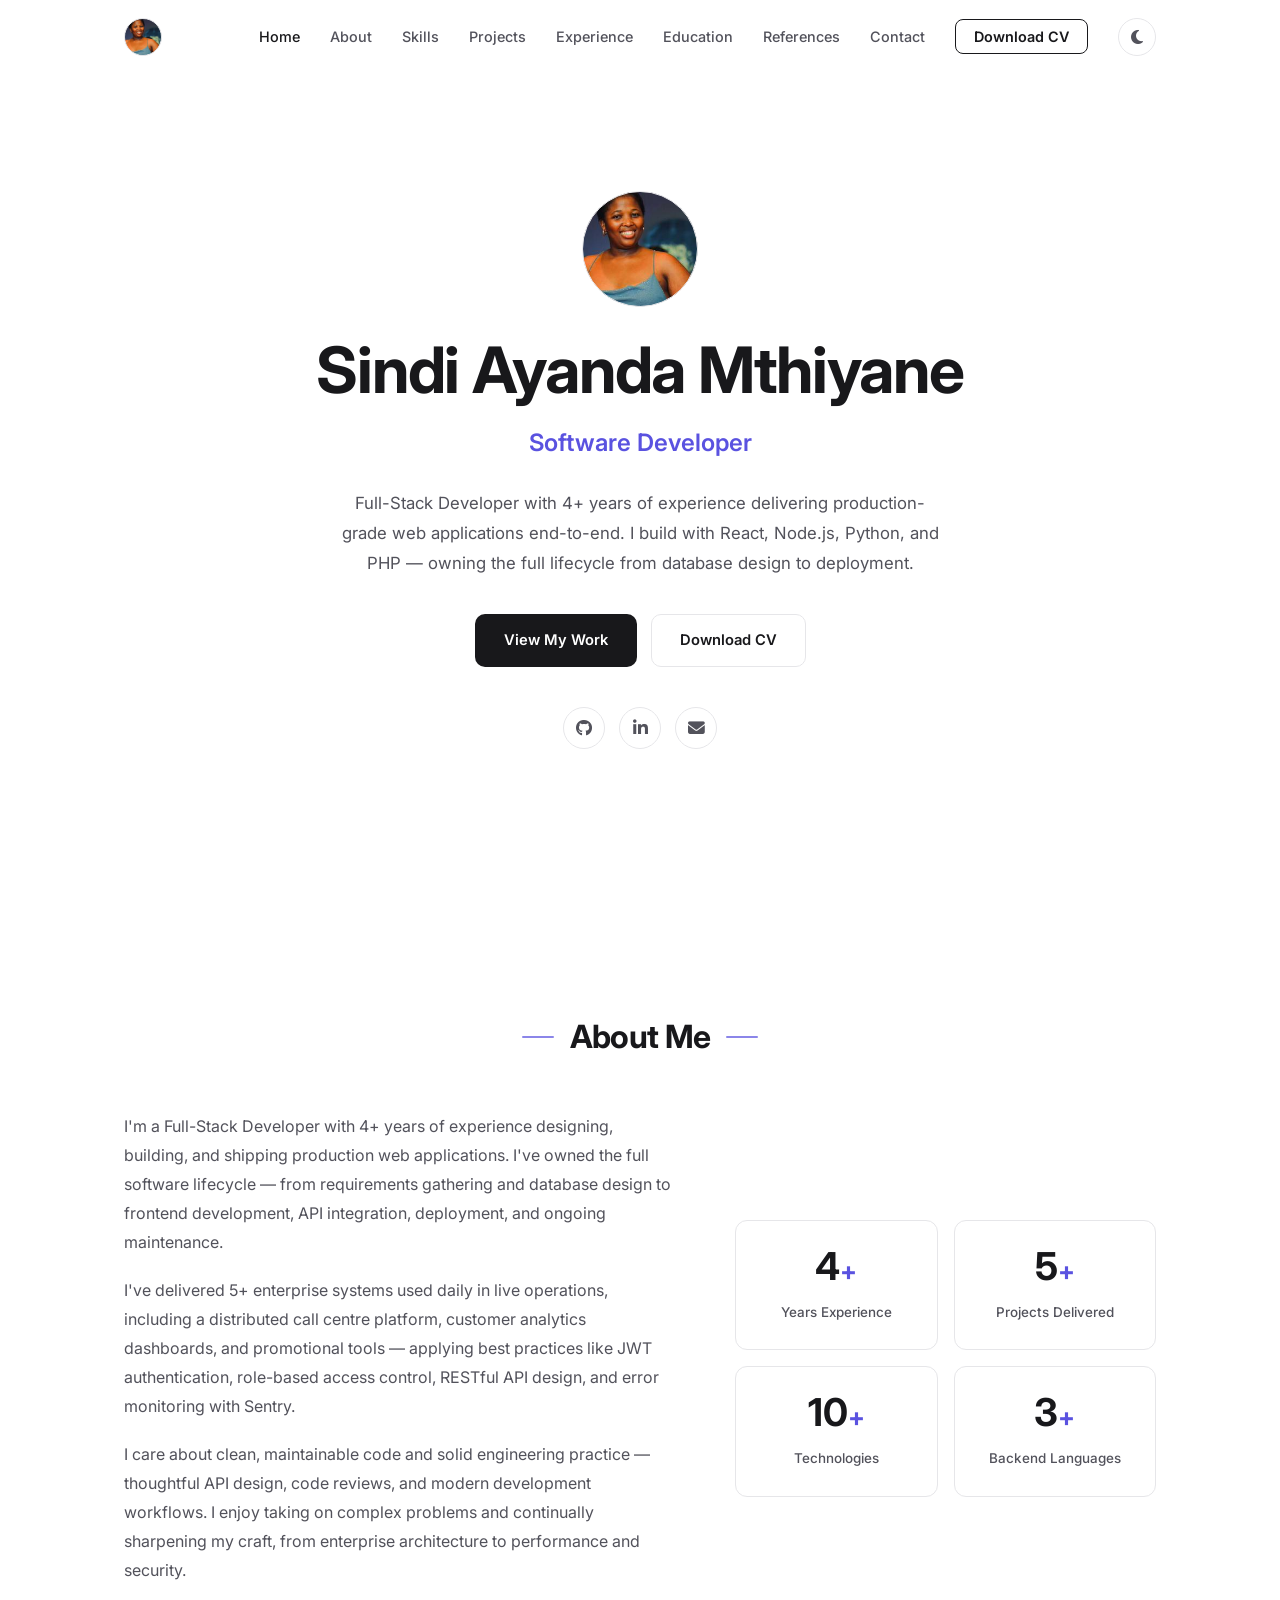
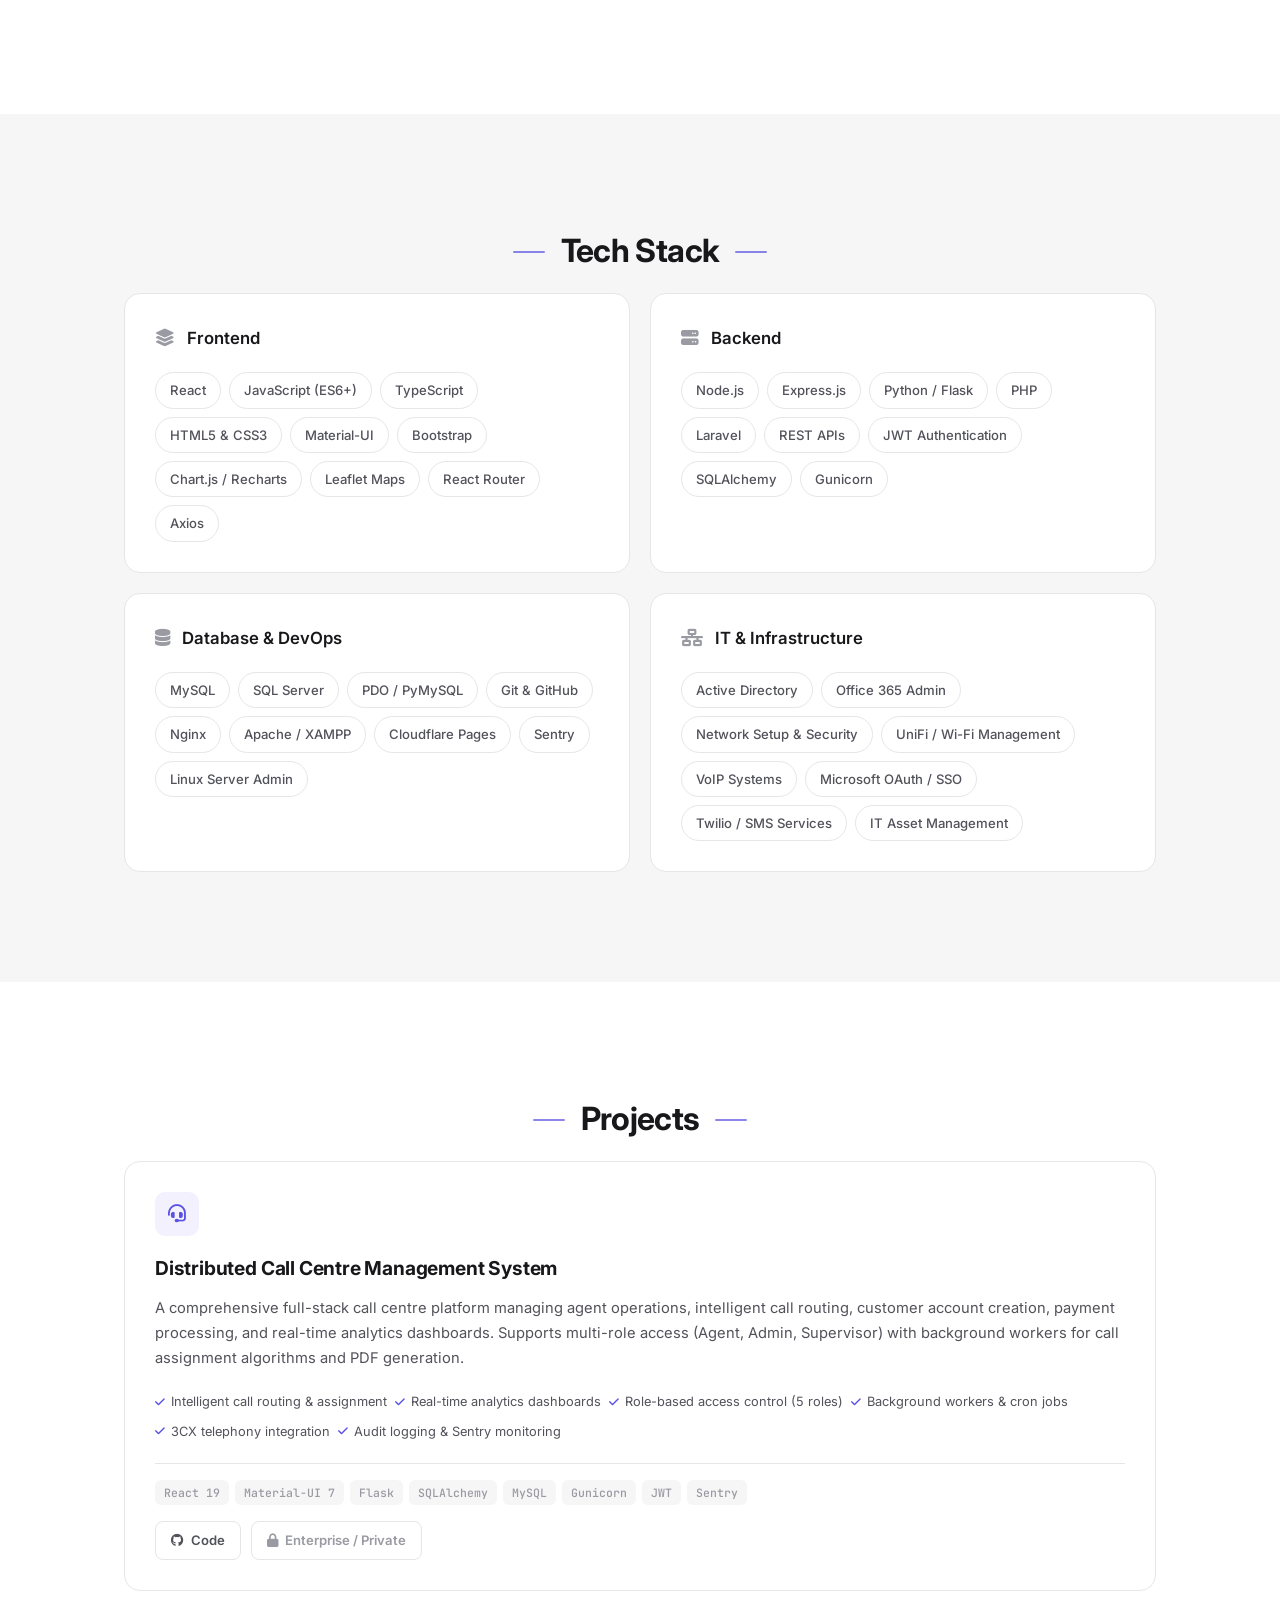
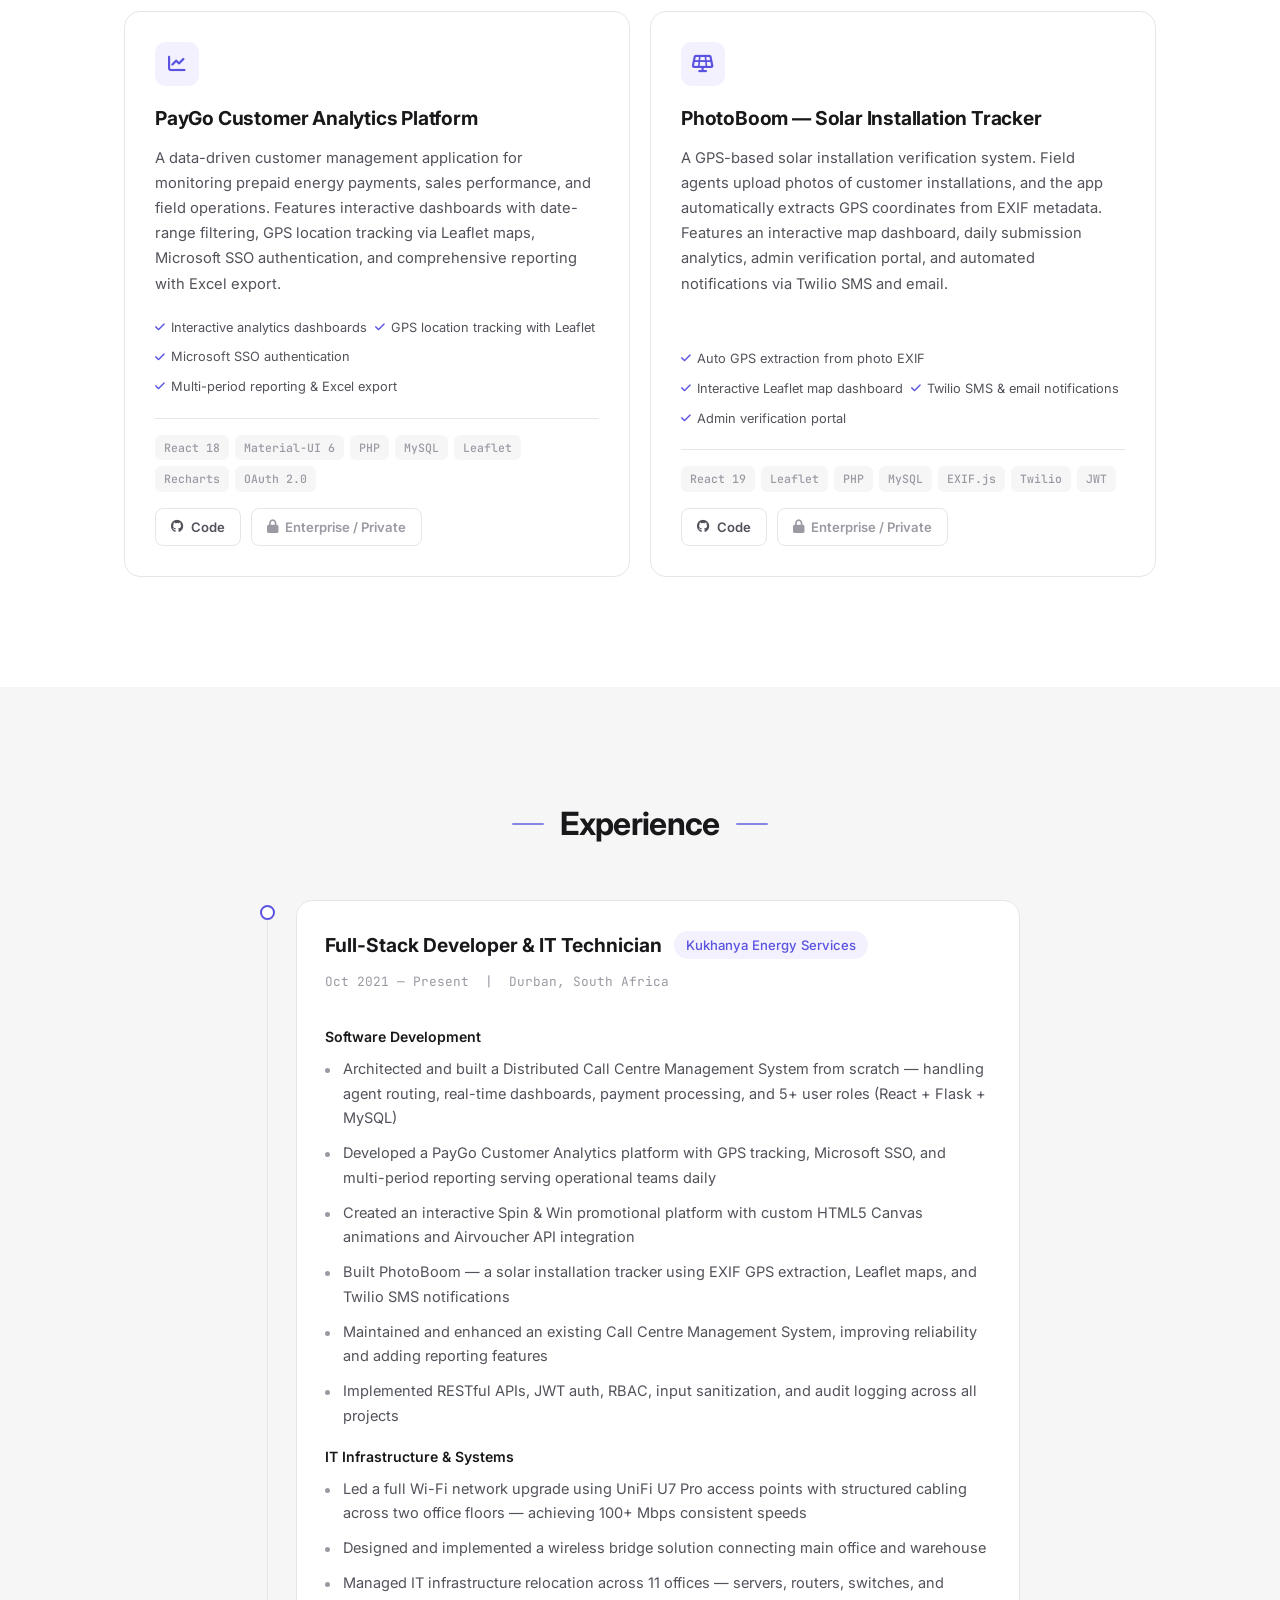
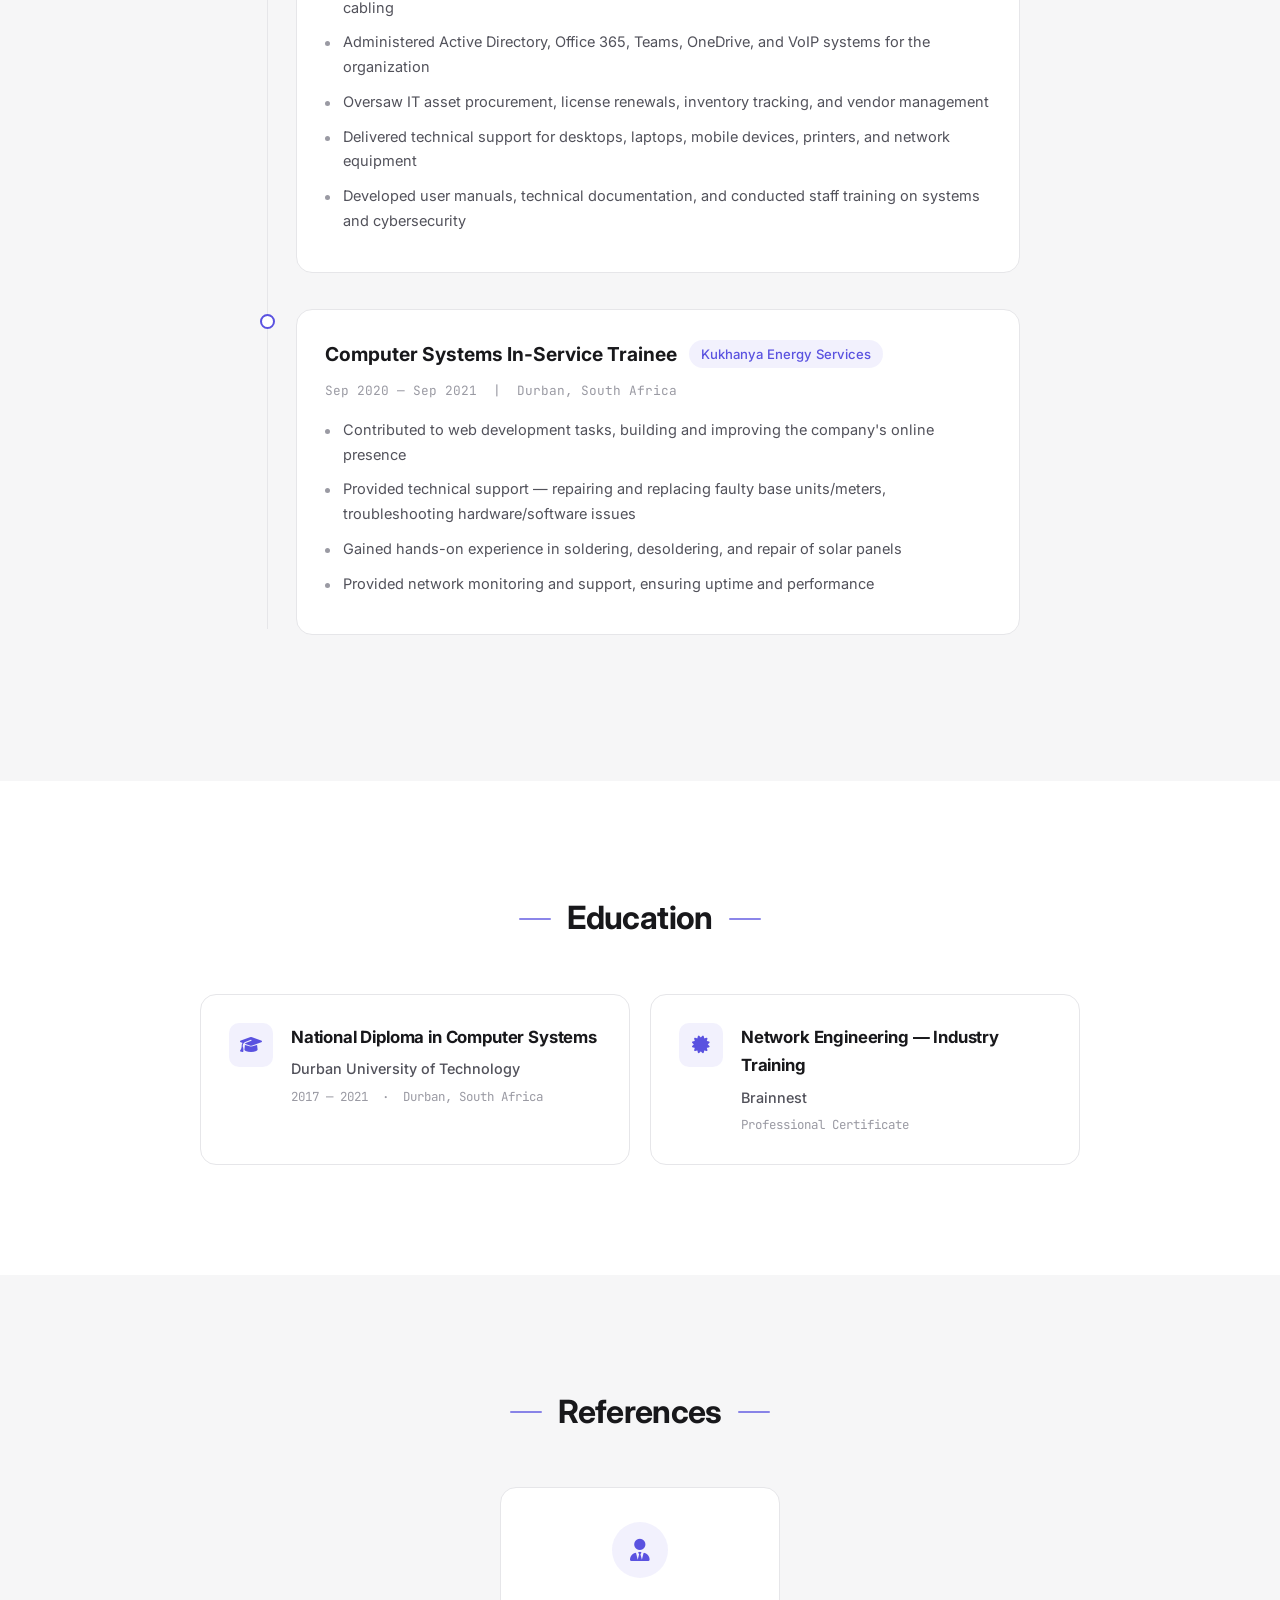
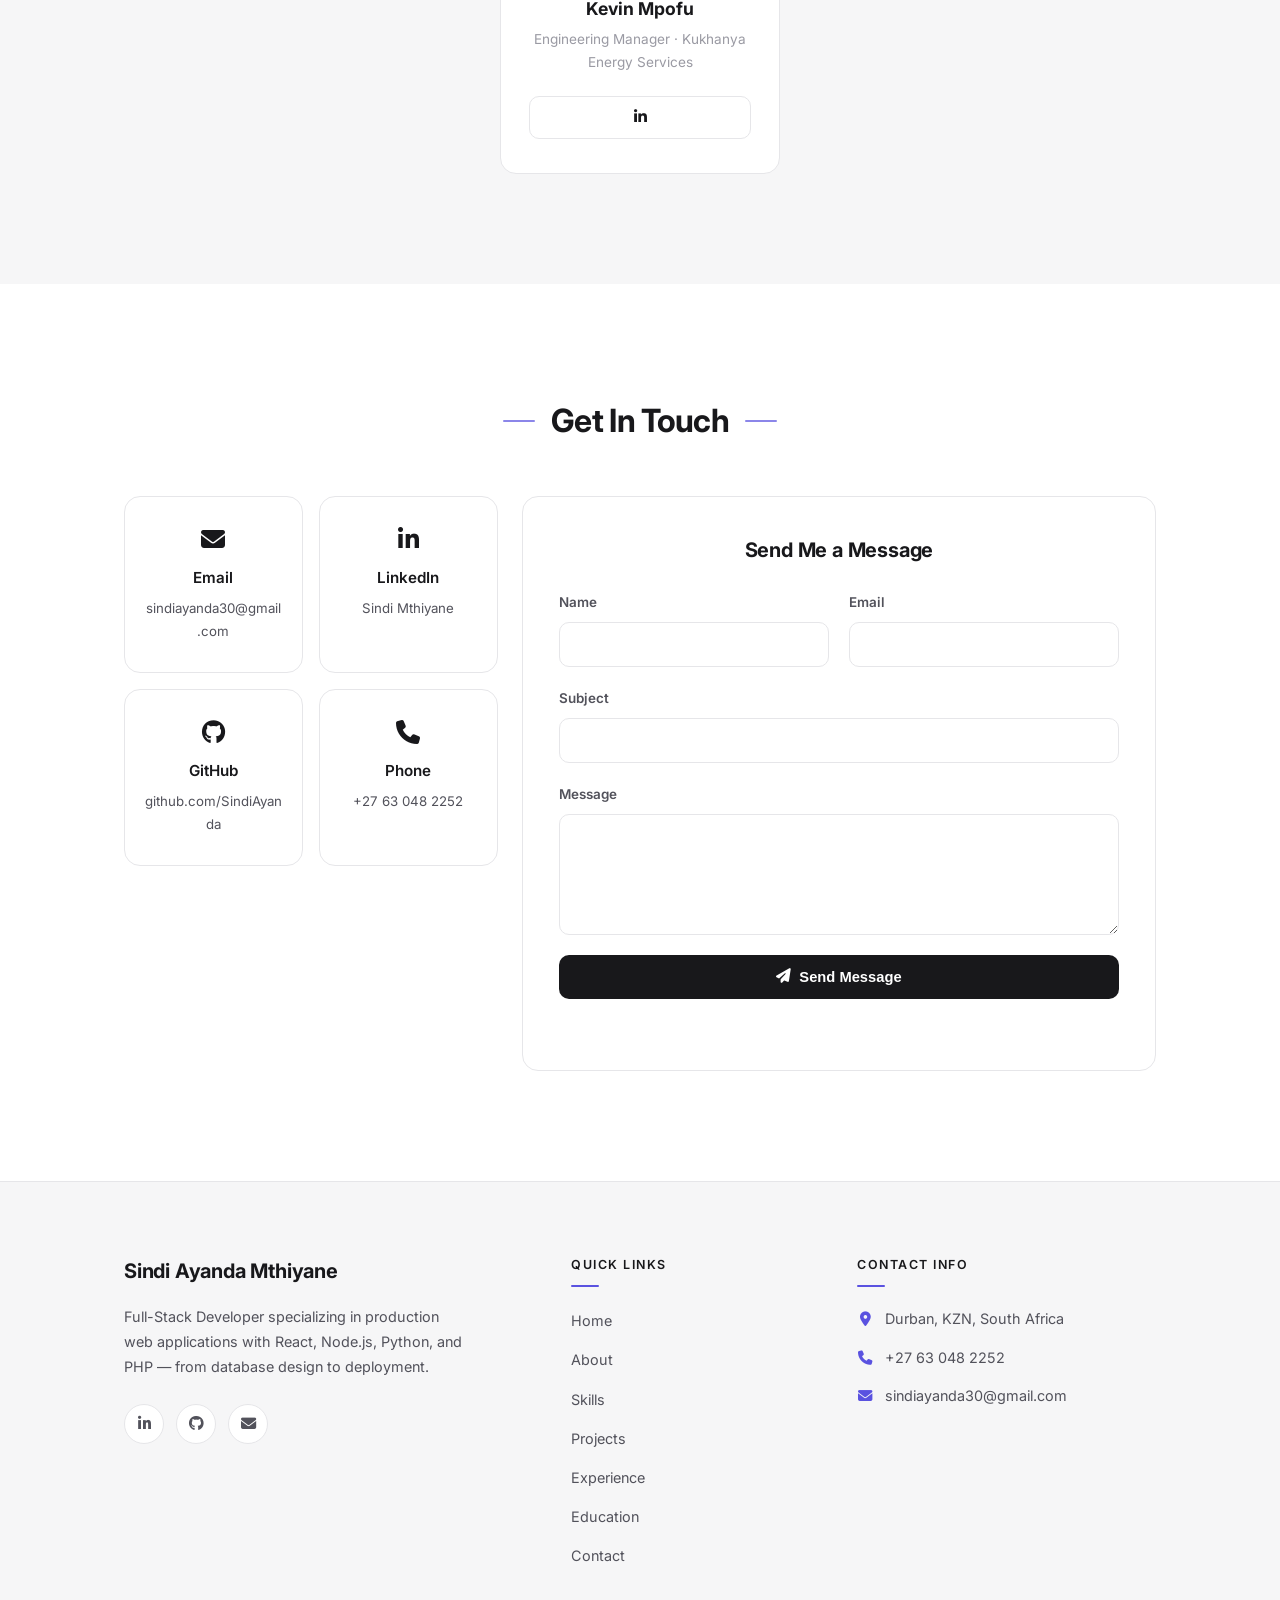
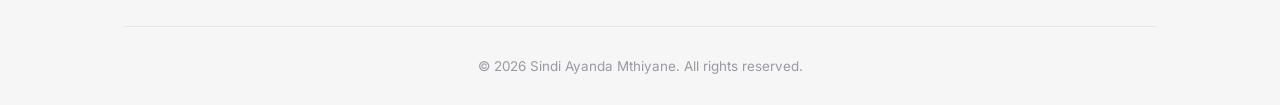
==== commit 0376df4c: "Add references section to navigation and improve contact form layout" ====
--- a/index.html
+++ b/index.html
@@ -11,9 +11,6 @@
     <link href="https://fonts.googleapis.com/css2?family=Inter:wght@300;400;500;600;700;800&family=JetBrains+Mono:wght@400;500&display=swap" rel="stylesheet">
 </head>
 <body>
-    <!-- Scroll progress bar -->
-    <div class="scroll-progress" id="scrollProgress"></div>
-
     <!-- Navigation -->
     <nav class="navbar" id="navbar">
         <div class="nav-container">
@@ -26,10 +23,13 @@
                 <span></span>
             </button>
             <ul class="nav-menu" id="navMenu">
+                <li><a href="#hero" class="nav-link">Home</a></li>
                 <li><a href="#about" class="nav-link">About</a></li>
                 <li><a href="#skills" class="nav-link">Skills</a></li>
                 <li><a href="#projects" class="nav-link">Projects</a></li>
                 <li><a href="#experience" class="nav-link">Experience</a></li>
+                <li><a href="#education" class="nav-link">Education</a></li>
+                <li><a href="#references" class="nav-link">References</a></li>
                 <li><a href="#contact" class="nav-link">Contact</a></li>
                 <li><a href="cv.html" class="nav-link nav-cv-btn">Download CV</a></li>
                 <li>
@@ -44,22 +44,14 @@
 
     <!-- Hero Section -->
     <section class="hero" id="hero">
-        <div class="hero-bg-effects">
-            <div class="hero-orb hero-orb-1"></div>
-            <div class="hero-orb hero-orb-2"></div>
-            <div class="hero-orb hero-orb-3"></div>
-        </div>
         <div class="hero-content">
             <div class="hero-avatar" role="img" aria-label="Sindi Ayanda Mthiyane"></div>
-            <p class="hero-greeting">Hello, I'm</p>
             <h1 class="hero-name">Sindi Ayanda Mthiyane</h1>
-            <h2 class="hero-title">
-                <span class="typed-text" id="typedText"></span><span class="cursor">|</span>
-            </h2>
+            <h2 class="hero-title"><span class="typed-text">Software Developer</span></h2>
             <p class="hero-description">
                 Full-Stack Developer with 4+ years of experience delivering production-grade
                 web applications end-to-end. I build with React, Node.js, Python, and PHP —
-                and I'm looking to bring my skills to a collaborative team at scale.
+                owning the full lifecycle from database design to deployment.
             </p>
             <div class="hero-actions">
                 <a href="#projects" class="btn btn-primary">View My Work</a>
@@ -70,10 +62,6 @@
                 <a href="https://linkedin.com/in/sindi-mthiyane-808678270" target="_blank" aria-label="LinkedIn"><i class="fab fa-linkedin-in"></i></a>
                 <a href="mailto:sindiayanda30@gmail.com" aria-label="Email"><i class="fas fa-envelope"></i></a>
             </div>
-        </div>
-        <div class="scroll-indicator">
-            <span>Scroll</span>
-            <div class="scroll-line"></div>
         </div>
     </section>
 
@@ -96,9 +84,10 @@
                         RESTful API design, and error monitoring with Sentry.
                     </p>
                     <p>
-                        I'm eager to join a larger engineering team where I can contribute to complex
-                        projects, learn from experienced developers, participate in code reviews,
-                        and grow through exposure to enterprise architecture and modern development workflows.
+                        I care about clean, maintainable code and solid engineering practice —
+                        thoughtful API design, code reviews, and modern development workflows. I enjoy
+                        taking on complex problems and continually sharpening my craft, from enterprise
+                        architecture to performance and security.
                     </p>
                 </div>
                 <div class="about-stats">
@@ -127,34 +116,6 @@
     <section class="section section-alt" id="skills">
         <div class="container">
             <h2 class="section-title">Tech Stack</h2>
-            <p class="section-subtitle">My core proficiencies and the full toolset I build with</p>
-
-            <div class="proficiency-grid">
-                <div class="proficiency">
-                    <div class="proficiency-head"><span>React & JavaScript</span><span class="proficiency-pct">95%</span></div>
-                    <div class="proficiency-track"><div class="proficiency-fill" data-level="95"></div></div>
-                </div>
-                <div class="proficiency">
-                    <div class="proficiency-head"><span>MySQL & SQL Server</span><span class="proficiency-pct">90%</span></div>
-                    <div class="proficiency-track"><div class="proficiency-fill" data-level="90"></div></div>
-                </div>
-                <div class="proficiency">
-                    <div class="proficiency-head"><span>PHP & Laravel</span><span class="proficiency-pct">88%</span></div>
-                    <div class="proficiency-track"><div class="proficiency-fill" data-level="88"></div></div>
-                </div>
-                <div class="proficiency">
-                    <div class="proficiency-head"><span>Node.js & Express</span><span class="proficiency-pct">87%</span></div>
-                    <div class="proficiency-track"><div class="proficiency-fill" data-level="87"></div></div>
-                </div>
-                <div class="proficiency">
-                    <div class="proficiency-head"><span>Python & Flask</span><span class="proficiency-pct">85%</span></div>
-                    <div class="proficiency-track"><div class="proficiency-fill" data-level="85"></div></div>
-                </div>
-                <div class="proficiency">
-                    <div class="proficiency-head"><span>REST APIs, JWT & RBAC</span><span class="proficiency-pct">90%</span></div>
-                    <div class="proficiency-track"><div class="proficiency-fill" data-level="90"></div></div>
-                </div>
-            </div>
 
             <div class="skills-grid">
                 <div class="skill-category">
@@ -232,15 +193,12 @@
     <!-- Projects Section -->
     <section class="section" id="projects">
         <div class="container">
-            <h2 class="section-title">Featured Projects</h2>
-            <p class="section-subtitle">Production applications I've built and maintain at my current role</p>
-
+            <h2 class="section-title">Projects</h2>
             <div class="projects-grid">
                 <!-- Project 1: DCCMS -->
                 <div class="project-card featured">
                     <div class="project-header">
                         <div class="project-icon"><i class="fas fa-headset"></i></div>
-                        <span class="project-badge">Featured</span>
                     </div>
                     <h3 class="project-name">Distributed Call Centre Management System</h3>
                     <p class="project-description">
@@ -308,39 +266,6 @@
                     </div>
                 </div>
 
-                <!-- Project 3: Spin to Win -->
-                <div class="project-card">
-                    <div class="project-header">
-                        <div class="project-icon"><i class="fas fa-gift"></i></div>
-                    </div>
-                    <h3 class="project-name">Spin & Win Promotional Platform</h3>
-                    <p class="project-description">
-                        An interactive promotional web application featuring a custom HTML5 Canvas
-                        spin wheel game. Customers verify their accounts, spin for prizes (vouchers,
-                        airtime, electricity tokens), and upload selfies. Includes an admin dashboard
-                        with Microsoft OAuth, analytics, and Airvoucher API integration for automated
-                        airtime delivery.
-                    </p>
-                    <div class="project-features">
-                        <span><i class="fas fa-check"></i> Custom HTML5 Canvas wheel animation</span>
-                        <span><i class="fas fa-check"></i> Server-side outcome determination</span>
-                        <span><i class="fas fa-check"></i> Airvoucher API integration</span>
-                        <span><i class="fas fa-check"></i> Admin dashboard with analytics</span>
-                    </div>
-                    <div class="project-tech">
-                        <span>HTML5 Canvas</span>
-                        <span>Vanilla JS</span>
-                        <span>Node.js</span>
-                        <span>Express</span>
-                        <span>MySQL</span>
-                        <span>OAuth 2.0</span>
-                    </div>
-                    <div class="project-links">
-                        <a href="https://github.com/SindiAyanda" target="_blank" rel="noopener" class="project-link"><i class="fab fa-github"></i> Code</a>
-                        <span class="project-link project-link-private"><i class="fas fa-lock"></i> Enterprise / Private</span>
-                    </div>
-                </div>
-
                 <!-- Project 4: Coordinate / PhotoBoom -->
                 <div class="project-card">
                     <div class="project-header">
@@ -367,40 +292,6 @@
                         <span>MySQL</span>
                         <span>EXIF.js</span>
                         <span>Twilio</span>
-                        <span>JWT</span>
-                    </div>
-                    <div class="project-links">
-                        <a href="https://github.com/SindiAyanda" target="_blank" rel="noopener" class="project-link"><i class="fab fa-github"></i> Code</a>
-                        <span class="project-link project-link-private"><i class="fas fa-lock"></i> Enterprise / Private</span>
-                    </div>
-                </div>
-
-                <!-- Project 5: CCMS -->
-                <div class="project-card">
-                    <div class="project-header">
-                        <div class="project-icon"><i class="fas fa-phone-volume"></i></div>
-                        <span class="project-badge badge-maintain">Maintaining</span>
-                    </div>
-                    <h3 class="project-name">Call Centre Management System (CCMS)</h3>
-                    <p class="project-description">
-                        A call centre operations platform I maintain, featuring call logging,
-                        bulk CSV import, performance analytics, and role-based access for operators,
-                        analysts, and admins. Includes reporting on call duration trends, peak hours,
-                        and call type distribution with CSV export capabilities.
-                    </p>
-                    <div class="project-features">
-                        <span><i class="fas fa-check"></i> Call logging with follow-up tracking</span>
-                        <span><i class="fas fa-check"></i> Bulk CSV import</span>
-                        <span><i class="fas fa-check"></i> Analytics & reporting dashboards</span>
-                        <span><i class="fas fa-check"></i> Role-based access (3 roles)</span>
-                    </div>
-                    <div class="project-tech">
-                        <span>React 18</span>
-                        <span>Vite</span>
-                        <span>Material-UI 5</span>
-                        <span>PHP</span>
-                        <span>MySQL</span>
-                        <span>Chart.js</span>
                         <span>JWT</span>
                     </div>
                     <div class="project-links">
@@ -467,17 +358,47 @@
                         </ul>
                     </div>
                 </div>
-
-                <!-- Education -->
-                <div class="timeline-item">
-                    <div class="timeline-dot"></div>
-                    <div class="timeline-content">
-                        <div class="timeline-header">
-                            <h3>National Diploma in Computer Systems</h3>
-                            <span class="timeline-company">Durban University of Technology</span>
-                        </div>
-                        <span class="timeline-date">2017 — 2021 &nbsp;|&nbsp; Durban, South Africa</span>
-                    </div>
+            </div>
+        </div>
+    </section>
+
+    <!-- Education Section -->
+    <section class="section" id="education">
+        <div class="container">
+            <h2 class="section-title">Education</h2>
+            <div class="education-grid">
+                <div class="education-card">
+                    <div class="education-icon"><i class="fas fa-graduation-cap"></i></div>
+                    <div class="education-body">
+                        <h3>National Diploma in Computer Systems</h3>
+                        <span class="education-org">Durban University of Technology</span>
+                        <span class="education-date">2017 — 2021 &nbsp;·&nbsp; Durban, South Africa</span>
+                    </div>
+                </div>
+                <div class="education-card">
+                    <div class="education-icon"><i class="fas fa-certificate"></i></div>
+                    <div class="education-body">
+                        <h3>Network Engineering — Industry Training</h3>
+                        <span class="education-org">Brainnest</span>
+                        <span class="education-date">Professional Certificate</span>
+                    </div>
+                </div>
+            </div>
+        </div>
+    </section>
+
+    <!-- References Section -->
+    <section class="section section-alt" id="references">
+        <div class="container">
+            <h2 class="section-title">References</h2>
+            <div class="references-grid">
+                <div class="reference-card">
+                    <div class="reference-icon"><i class="fas fa-user-tie"></i></div>
+                    <h3 class="reference-name">Kevin Mpofu</h3>
+                    <span class="reference-role">Engineering Manager · Kukhanya Energy Services</span>
+                    <a href="https://www.linkedin.com/in/kevin-mpofu/" target="_blank" rel="noopener" class="btn btn-outline reference-link">
+                        <i class="fab fa-linkedin-in"></i>
+                    </a>
                 </div>
             </div>
         </div>
@@ -487,10 +408,8 @@
     <section class="section" id="contact">
         <div class="container">
             <h2 class="section-title">Get In Touch</h2>
-            <p class="section-subtitle">
-                I'm always open to new opportunities and interesting projects. Let's connect!
-            </p>
-            <div class="contact-grid">
+            <div class="contact-layout">
+                <div class="contact-grid">
                 <a href="mailto:sindiayanda30@gmail.com" class="contact-card">
                     <i class="fas fa-envelope"></i>
                     <h3>Email</h3>
@@ -513,44 +432,78 @@
                 </a>
             </div>
 
-            <!--
-                CONTACT FORM SETUP (free, 2 minutes):
-                1. Go to https://formspree.io and create a free account.
-                2. Create a new form and copy your form ID (looks like: xkgwabcd).
-                3. Replace YOUR_FORM_ID below with that ID.
-                Until then, the form falls back to opening the visitor's email app.
-            -->
-            <form class="contact-form" id="contactForm" action="https://formspree.io/f/YOUR_FORM_ID" method="POST">
+            <form class="contact-form" id="contactForm" action="https://formspree.io/f/xdargoer" method="POST">
+                <h3 class="form-title">Send Me a Message</h3>
                 <div class="form-row">
                     <div class="form-group">
                         <label for="cf-name">Name</label>
-                        <input type="text" id="cf-name" name="name" placeholder="Your name" required>
+                        <input type="text" id="cf-name" name="name"  required>
                     </div>
                     <div class="form-group">
                         <label for="cf-email">Email</label>
-                        <input type="email" id="cf-email" name="email" placeholder="you@example.com" required>
+                        <input type="email" id="cf-email" name="email" required>
                     </div>
                 </div>
                 <div class="form-group">
                     <label for="cf-subject">Subject</label>
-                    <input type="text" id="cf-subject" name="subject" placeholder="What's this about?">
+                    <input type="text" id="cf-subject" name="subject">
                 </div>
                 <div class="form-group">
                     <label for="cf-message">Message</label>
-                    <textarea id="cf-message" name="message" rows="5" placeholder="Tell me about the opportunity or project..." required></textarea>
+                    <textarea id="cf-message" name="message" rows="5" required></textarea>
                 </div>
                 <button type="submit" class="btn btn-primary form-submit">
                     <i class="fas fa-paper-plane"></i> Send Message
                 </button>
                 <p class="form-status" id="formStatus" role="status"></p>
             </form>
+            </div>
         </div>
     </section>
 
     <!-- Footer -->
     <footer class="footer">
         <div class="container">
-            <p>&copy; 2026 Sindi Ayanda Mthiyane. Built with passion and clean code.</p>
+            <div class="footer-grid">
+                <div class="footer-col footer-about">
+                    <h3 class="footer-name">Sindi Ayanda Mthiyane</h3>
+                    <p>
+                        Full-Stack Developer specializing in production web applications
+                        with React, Node.js, Python, and PHP — from database design to deployment.
+                    </p>
+                    <div class="footer-socials">
+                        <a href="https://linkedin.com/in/sindi-mthiyane-808678270" target="_blank" rel="noopener" aria-label="LinkedIn"><i class="fab fa-linkedin-in"></i></a>
+                        <a href="https://github.com/SindiAyanda" target="_blank" rel="noopener" aria-label="GitHub"><i class="fab fa-github"></i></a>
+                        <a href="mailto:sindiayanda30@gmail.com" aria-label="Email"><i class="fas fa-envelope"></i></a>
+                    </div>
+                </div>
+
+                <div class="footer-col">
+                    <h4 class="footer-heading">Quick Links</h4>
+                    <ul class="footer-links">
+                        <li><a href="#hero">Home</a></li>
+                        <li><a href="#about">About</a></li>
+                        <li><a href="#skills">Skills</a></li>
+                        <li><a href="#projects">Projects</a></li>
+                        <li><a href="#experience">Experience</a></li>
+                        <li><a href="#education">Education</a></li>
+                        <li><a href="#contact">Contact</a></li>
+                    </ul>
+                </div>
+
+                <div class="footer-col">
+                    <h4 class="footer-heading">Contact Info</h4>
+                    <ul class="footer-contact">
+                        <li><i class="fas fa-location-dot"></i> Durban, KZN, South Africa</li>
+                        <li><i class="fas fa-phone"></i> <a href="tel:+27630482252">+27 63 048 2252</a></li>
+                        <li><i class="fas fa-envelope"></i> <a href="mailto:sindiayanda30@gmail.com">sindiayanda30@gmail.com</a></li>
+                    </ul>
+                </div>
+            </div>
+
+            <div class="footer-bottom">
+                <p>&copy; 2026 Sindi Ayanda Mthiyane. All rights reserved.</p>
+            </div>
         </div>
     </footer>
 
--- a/styles.css
+++ b/styles.css
@@ -1,99 +1,46 @@
-/* ===== CSS Variables — Dark Mode (Default) ===== */
+/* ===== Design Tokens — Light (default) ===== */
 :root {
-    --bg-primary: #0a0a0f;
-    --bg-secondary: #12121a;
-    --bg-card: rgba(255, 255, 255, 0.03);
-    --bg-card-hover: rgba(255, 255, 255, 0.06);
-    --bg-glass: rgba(255, 255, 255, 0.05);
-    --border-color: rgba(255, 255, 255, 0.08);
-    --border-hover: rgba(255, 255, 255, 0.15);
-    --text-primary: #f0f0f5;
-    --text-secondary: #8888a0;
-    --text-muted: #55556a;
-    --accent: #6c63ff;
-    --accent-light: #8b83ff;
-    --accent-glow: rgba(108, 99, 255, 0.3);
-    --accent-secondary: #00d4aa;
-    --accent-secondary-glow: rgba(0, 212, 170, 0.3);
-    --gradient-primary: linear-gradient(135deg, #6c63ff, #00d4aa);
-    --gradient-hero: linear-gradient(135deg, rgba(108, 99, 255, 0.15), rgba(0, 212, 170, 0.08));
-    --nav-scrolled-bg: rgba(10, 10, 15, 0.85);
-    --mobile-menu-bg: rgba(10, 10, 15, 0.98);
-    --skill-tag-bg: rgba(108, 99, 255, 0.08);
-    --skill-tag-border: rgba(108, 99, 255, 0.15);
-    --skill-tag-hover-bg: rgba(108, 99, 255, 0.15);
-    --skill-tag-hover-border: rgba(108, 99, 255, 0.3);
-    --project-icon-bg: rgba(108, 99, 255, 0.1);
-    --project-badge-bg: rgba(108, 99, 255, 0.15);
-    --project-badge-border: rgba(108, 99, 255, 0.25);
-    --project-tech-bg: rgba(108, 99, 255, 0.06);
-    --feature-bg: rgba(0, 212, 170, 0.05);
-    --featured-border: rgba(108, 99, 255, 0.2);
-    --featured-hover-border: rgba(108, 99, 255, 0.4);
-    --maintain-bg: rgba(0, 212, 170, 0.1);
-    --maintain-border: rgba(0, 212, 170, 0.2);
-    --timeline-company-bg: rgba(108, 99, 255, 0.1);
+    --bg-primary: #ffffff;
+    --bg-secondary: #f6f6f7;
+    --bg-card: #ffffff;
+    --bg-card-hover: #ffffff;
+    --border-color: #e6e6e9;
+    --border-hover: #d0d0d6;
+    --text-primary: #18181b;
+    --text-secondary: #52525b;
+    --text-muted: #9a9aa3;
+    --accent: #5a52e0;
+    --accent-light: #5a52e0;
+    --accent-soft: rgba(90, 82, 224, 0.08);
+    --accent-soft-border: rgba(90, 82, 224, 0.18);
+    --nav-scrolled-bg: rgba(255, 255, 255, 0.8);
+    --mobile-menu-bg: rgba(255, 255, 255, 0.98);
     --font-main: 'Inter', -apple-system, BlinkMacSystemFont, sans-serif;
     --font-mono: 'JetBrains Mono', 'Fira Code', monospace;
     --radius: 12px;
-    --radius-lg: 20px;
-    --shadow: 0 4px 30px rgba(0, 0, 0, 0.3);
-    --transition: 0.3s cubic-bezier(0.4, 0, 0.2, 1);
-}
-
-/* ===== Light Mode ===== */
-[data-theme="light"] {
-    --bg-primary: #f6f8fe;
-    --bg-secondary: #eef1fb;
-    --bg-card: rgba(255, 255, 255, 0.9);
-    --bg-card-hover: #ffffff;
-    --bg-glass: rgba(255, 255, 255, 0.7);
-    --border-color: rgba(40, 45, 90, 0.09);
-    --border-hover: rgba(90, 82, 224, 0.28);
-    --text-primary: #20243a;
-    --text-secondary: #5a6080;
-    --text-muted: #8b91ad;
-    --accent: #5a52e0;
-    --accent-light: #6c63ff;
-    --accent-glow: rgba(108, 99, 255, 0.18);
-    --accent-secondary: #00a98a;
-    --accent-secondary-glow: rgba(0, 184, 148, 0.18);
-    --gradient-hero: linear-gradient(135deg, rgba(108, 99, 255, 0.08), rgba(0, 212, 170, 0.05));
-    --nav-scrolled-bg: rgba(246, 248, 254, 0.85);
-    --mobile-menu-bg: rgba(246, 248, 254, 0.98);
-    --shadow: 0 10px 40px rgba(40, 45, 90, 0.1);
-    --skill-tag-bg: rgba(108, 99, 255, 0.06);
-    --skill-tag-border: rgba(108, 99, 255, 0.12);
-    --skill-tag-hover-bg: rgba(108, 99, 255, 0.12);
-    --skill-tag-hover-border: rgba(108, 99, 255, 0.25);
-    --project-icon-bg: rgba(108, 99, 255, 0.08);
-    --project-badge-bg: rgba(108, 99, 255, 0.1);
-    --project-badge-border: rgba(108, 99, 255, 0.2);
-    --project-tech-bg: rgba(108, 99, 255, 0.05);
-    --feature-bg: rgba(0, 184, 148, 0.06);
-    --featured-border: rgba(108, 99, 255, 0.15);
-    --featured-hover-border: rgba(108, 99, 255, 0.3);
-    --maintain-bg: rgba(0, 184, 148, 0.08);
-    --maintain-border: rgba(0, 184, 148, 0.15);
-    --timeline-company-bg: rgba(108, 99, 255, 0.08);
-}
-
-[data-theme="light"] body {
-    background:
-        radial-gradient(900px circle at 12% -5%, rgba(108, 99, 255, 0.07), transparent 45%),
-        radial-gradient(800px circle at 92% 8%, rgba(0, 212, 170, 0.06), transparent 45%),
-        var(--bg-primary);
-    background-attachment: fixed;
-}
-
-[data-theme="light"] .hero-orb-1 {
-    background: rgba(108, 99, 255, 0.08);
-}
-[data-theme="light"] .hero-orb-2 {
-    background: rgba(0, 212, 170, 0.06);
-}
-[data-theme="light"] .hero-orb-3 {
-    background: rgba(108, 99, 255, 0.06);
+    --radius-lg: 16px;
+    --shadow: 0 1px 2px rgba(24, 24, 27, 0.04);
+    --transition: 0.25s ease;
+}
+
+/* ===== Dark ===== */
+[data-theme="dark"] {
+    --bg-primary: #0c0c0f;
+    --bg-secondary: #141418;
+    --bg-card: #141418;
+    --bg-card-hover: #1a1a20;
+    --border-color: rgba(255, 255, 255, 0.09);
+    --border-hover: rgba(255, 255, 255, 0.18);
+    --text-primary: #fafafa;
+    --text-secondary: #a1a1aa;
+    --text-muted: #6b6b76;
+    --accent: #8b83ff;
+    --accent-light: #8b83ff;
+    --accent-soft: rgba(139, 131, 255, 0.1);
+    --accent-soft-border: rgba(139, 131, 255, 0.2);
+    --nav-scrolled-bg: rgba(12, 12, 15, 0.8);
+    --mobile-menu-bg: rgba(12, 12, 15, 0.98);
+    --shadow: 0 1px 2px rgba(0, 0, 0, 0.3);
 }
 
 /* ===== Reset & Base ===== */
@@ -115,7 +62,7 @@
     line-height: 1.7;
     overflow-x: hidden;
     -webkit-font-smoothing: antialiased;
-    transition: background 0.4s ease, color 0.4s ease;
+    transition: background 0.3s ease, color 0.3s ease;
 }
 
 a {
@@ -129,7 +76,7 @@
 }
 
 .container {
-    max-width: 1200px;
+    max-width: 1080px;
     margin: 0 auto;
     padding: 0 24px;
 }
@@ -141,21 +88,21 @@
     left: 0;
     right: 0;
     z-index: 1000;
-    padding: 16px 0;
+    padding: 18px 0;
     transition: var(--transition);
     background: transparent;
 }
 
 .navbar.scrolled {
     background: var(--nav-scrolled-bg);
-    backdrop-filter: blur(20px);
-    -webkit-backdrop-filter: blur(20px);
+    backdrop-filter: blur(16px);
+    -webkit-backdrop-filter: blur(16px);
     border-bottom: 1px solid var(--border-color);
-    padding: 10px 0;
+    padding: 12px 0;
 }
 
 .nav-container {
-    max-width: 1200px;
+    max-width: 1080px;
     margin: 0 auto;
     padding: 0 24px;
     display: flex;
@@ -169,36 +116,26 @@
 }
 
 .nav-avatar {
-    width: 40px;
-    height: 40px;
+    width: 38px;
+    height: 38px;
     border-radius: 50%;
-    background: var(--gradient-primary);
-    display: flex;
-    align-items: center;
-    justify-content: center;
-    font-family: var(--font-mono);
-    font-size: 0.85rem;
-    font-weight: 700;
-    color: white;
-    letter-spacing: 1px;
-    transition: var(--transition);
-    box-shadow: 0 2px 12px var(--accent-glow);
+    transition: var(--transition);
     overflow: hidden;
     background-image: url('mypic.jpg');
     background-size: 200%;
     background-position: 50% 14%;
     background-repeat: no-repeat;
+    border: 1px solid var(--border-color);
 }
 
 .nav-avatar:hover {
-    transform: scale(1.08);
-    box-shadow: 0 4px 20px var(--accent-glow);
+    transform: scale(1.06);
 }
 
 .nav-menu {
     display: flex;
     align-items: center;
-    gap: 32px;
+    gap: 30px;
 }
 
 .nav-link {
@@ -208,40 +145,22 @@
     position: relative;
 }
 
-.nav-link:hover {
-    color: var(--text-primary);
-}
-
-.nav-link::after {
-    content: '';
-    position: absolute;
-    bottom: -4px;
-    left: 0;
-    width: 0;
-    height: 2px;
-    background: var(--gradient-primary);
-    transition: var(--transition);
-}
-
-.nav-link:hover::after {
-    width: 100%;
+.nav-link:hover,
+.nav-link.active-link {
+    color: var(--text-primary);
 }
 
 .nav-cv-btn {
-    padding: 8px 20px;
-    border: 1px solid var(--accent);
+    padding: 8px 18px;
+    border: 1px solid var(--text-primary);
     border-radius: 8px;
-    color: var(--accent) !important;
+    color: var(--text-primary) !important;
     font-weight: 600;
 }
 
 .nav-cv-btn:hover {
-    background: var(--accent);
-    color: white !important;
-}
-
-.nav-cv-btn::after {
-    display: none;
+    background: var(--text-primary);
+    color: var(--bg-primary) !important;
 }
 
 /* Theme Toggle */
@@ -249,28 +168,26 @@
     background: none;
     border: 1px solid var(--border-color);
     border-radius: 50%;
-    width: 40px;
-    height: 40px;
+    width: 38px;
+    height: 38px;
     display: flex;
     align-items: center;
     justify-content: center;
     cursor: pointer;
     color: var(--text-secondary);
-    font-size: 1.05rem;
+    font-size: 1rem;
     transition: var(--transition);
 }
 
 .theme-toggle:hover {
-    border-color: var(--accent);
-    color: var(--accent);
-    transform: rotate(20deg);
+    border-color: var(--text-primary);
+    color: var(--text-primary);
 }
 
 .theme-toggle .fa-sun { display: none; }
 .theme-toggle .fa-moon { display: inline; }
-
-[data-theme="light"] .theme-toggle .fa-sun { display: inline; }
-[data-theme="light"] .theme-toggle .fa-moon { display: none; }
+[data-theme="dark"] .theme-toggle .fa-sun { display: inline; }
+[data-theme="dark"] .theme-toggle .fa-moon { display: none; }
 
 /* Mobile toggle */
 .nav-toggle {
@@ -291,163 +208,82 @@
     border-radius: 2px;
 }
 
-.nav-toggle.active span:nth-child(1) {
-    transform: rotate(45deg) translate(5px, 5px);
-}
-.nav-toggle.active span:nth-child(2) {
-    opacity: 0;
-}
-.nav-toggle.active span:nth-child(3) {
-    transform: rotate(-45deg) translate(5px, -5px);
-}
-
-/* ===== Hero Section ===== */
+.nav-toggle.active span:nth-child(1) { transform: rotate(45deg) translate(5px, 5px); }
+.nav-toggle.active span:nth-child(2) { opacity: 0; }
+.nav-toggle.active span:nth-child(3) { transform: rotate(-45deg) translate(5px, -5px); }
+
+/* ===== Hero ===== */
 .hero {
     min-height: 100vh;
     display: flex;
     align-items: center;
     justify-content: center;
     position: relative;
-    padding: 120px 24px 80px;
-    overflow: hidden;
-}
-
-.hero-bg-effects {
-    position: absolute;
-    inset: 0;
-    pointer-events: none;
-    overflow: hidden;
-}
-
-.hero-orb {
-    position: absolute;
-    border-radius: 50%;
-    filter: blur(80px);
-    opacity: 0.5;
-    animation: float 8s ease-in-out infinite;
-    transition: background 0.4s ease;
-}
-
-.hero-orb-1 {
-    width: 400px;
-    height: 400px;
-    background: rgba(108, 99, 255, 0.2);
-    top: 10%;
-    left: 10%;
-    animation-delay: 0s;
-}
-
-.hero-orb-2 {
-    width: 300px;
-    height: 300px;
-    background: rgba(0, 212, 170, 0.15);
-    bottom: 20%;
-    right: 15%;
-    animation-delay: -3s;
-}
-
-.hero-orb-3 {
-    width: 200px;
-    height: 200px;
-    background: rgba(108, 99, 255, 0.15);
-    top: 50%;
-    right: 30%;
-    animation-delay: -5s;
-}
-
-@keyframes float {
-    0%, 100% { transform: translate(0, 0) scale(1); }
-    33% { transform: translate(30px, -20px) scale(1.05); }
-    66% { transform: translate(-20px, 20px) scale(0.95); }
+    padding: 140px 24px 100px;
 }
 
 .hero-content {
     position: relative;
     z-index: 1;
     text-align: center;
-    max-width: 800px;
-}
-
-/* Hero Avatar */
+    max-width: 720px;
+}
+
 .hero-avatar {
-    width: 150px;
-    height: 150px;
+    width: 116px;
+    height: 116px;
     border-radius: 50%;
     background-image: url('mypic.jpg');
     background-size: 190%;
     background-position: 50% 14%;
     background-repeat: no-repeat;
-    margin: 0 auto 24px;
-    border: 4px solid var(--accent);
-    box-shadow: 0 8px 32px var(--accent-glow);
-    position: relative;
+    margin: 0 auto 28px;
+    border: 1px solid var(--border-color);
     opacity: 0;
-    animation: fadeUp 0.6s ease forwards, avatarPulse 4s ease-in-out 1s infinite;
-}
-
-.hero-avatar::before {
-    content: '';
-    position: absolute;
-    inset: -4px;
-    border-radius: 50%;
-    background: var(--gradient-primary);
-    opacity: 0.3;
-    z-index: -1;
-    animation: avatarRing 4s ease-in-out infinite;
-}
-
-@keyframes avatarPulse {
-    0%, 100% { box-shadow: 0 8px 32px var(--accent-glow); }
-    50% { box-shadow: 0 8px 48px var(--accent-glow), 0 0 0 8px rgba(108, 99, 255, 0.06); }
-}
-
-@keyframes avatarRing {
-    0%, 100% { opacity: 0.3; transform: scale(1); }
-    50% { opacity: 0.15; transform: scale(1.1); }
+    animation: fadeUp 0.6s ease forwards;
 }
 
 .hero-greeting {
-    font-size: 1.1rem;
-    color: var(--accent);
+    font-size: 0.85rem;
+    color: var(--text-muted);
     font-weight: 500;
-    letter-spacing: 2px;
+    letter-spacing: 1px;
     text-transform: uppercase;
-    margin-bottom: 12px;
+    margin-bottom: 14px;
     opacity: 0;
     animation: fadeUp 0.6s ease 0.1s forwards;
 }
 
 .hero-name {
-    font-size: clamp(2.5rem, 7vw, 5rem);
-    font-weight: 800;
+    font-size: clamp(2.4rem, 6vw, 4rem);
+    font-weight: 700;
+    letter-spacing: -0.02em;
     line-height: 1.1;
-    margin-bottom: 16px;
-    background: var(--gradient-primary);
-    -webkit-background-clip: text;
-    -webkit-text-fill-color: transparent;
-    background-clip: text;
+    margin-bottom: 18px;
+    color: var(--text-primary);
     opacity: 0;
     animation: fadeUp 0.6s ease 0.2s forwards;
 }
 
 .hero-title {
-    font-size: clamp(1.2rem, 3vw, 1.8rem);
-    font-weight: 400;
+    font-size: clamp(1.1rem, 2.5vw, 1.5rem);
+    font-weight: 500;
     color: var(--text-secondary);
     margin-bottom: 24px;
-    min-height: 2.5rem;
+    min-height: 2.2rem;
     opacity: 0;
     animation: fadeUp 0.6s ease 0.35s forwards;
 }
 
 .typed-text {
-    color: var(--accent-secondary);
+    color: var(--accent);
     font-weight: 600;
 }
 
 .cursor {
-    color: var(--accent);
-    animation: blink 0.8s ease-in-out infinite;
+    color: var(--text-muted);
+    font-weight: 300;
+    animation: blink 1s step-end infinite;
 }
 
 @keyframes blink {
@@ -467,7 +303,7 @@
 
 .hero-actions {
     display: flex;
-    gap: 16px;
+    gap: 14px;
     justify-content: center;
     margin-bottom: 40px;
     opacity: 0;
@@ -476,65 +312,33 @@
 
 .hero-socials {
     display: flex;
-    gap: 20px;
+    gap: 14px;
     justify-content: center;
     opacity: 0;
     animation: fadeUp 0.6s ease 0.8s forwards;
 }
 
 .hero-socials a {
-    width: 44px;
-    height: 44px;
+    width: 42px;
+    height: 42px;
     display: flex;
     align-items: center;
     justify-content: center;
     border-radius: 50%;
     border: 1px solid var(--border-color);
     color: var(--text-secondary);
-    font-size: 1.1rem;
-    transition: var(--transition);
+    font-size: 1.05rem;
 }
 
 .hero-socials a:hover {
-    border-color: var(--accent);
-    color: var(--accent);
-    transform: translateY(-3px);
-    box-shadow: 0 4px 20px var(--accent-glow);
+    border-color: var(--text-primary);
+    color: var(--text-primary);
+    transform: translateY(-2px);
 }
 
 @keyframes fadeUp {
-    from { opacity: 0; transform: translateY(20px); }
+    from { opacity: 0; transform: translateY(16px); }
     to { opacity: 1; transform: translateY(0); }
-}
-
-/* Scroll indicator */
-.scroll-indicator {
-    position: absolute;
-    bottom: 32px;
-    left: 50%;
-    transform: translateX(-50%);
-    display: flex;
-    flex-direction: column;
-    align-items: center;
-    gap: 8px;
-    color: var(--text-muted);
-    font-size: 0.75rem;
-    letter-spacing: 2px;
-    text-transform: uppercase;
-    opacity: 0;
-    animation: fadeUp 0.6s ease 1s forwards;
-}
-
-.scroll-line {
-    width: 1px;
-    height: 40px;
-    background: var(--gradient-primary);
-    animation: scrollPulse 2s ease-in-out infinite;
-}
-
-@keyframes scrollPulse {
-    0%, 100% { opacity: 0.3; transform: scaleY(0.5); }
-    50% { opacity: 1; transform: scaleY(1); }
 }
 
 /* ===== Buttons ===== */
@@ -542,41 +346,39 @@
     display: inline-flex;
     align-items: center;
     gap: 8px;
-    padding: 14px 32px;
+    padding: 13px 28px;
     border-radius: 10px;
-    font-size: 0.95rem;
+    font-size: 0.92rem;
     font-weight: 600;
     cursor: pointer;
     transition: var(--transition);
-    border: none;
+    border: 1px solid transparent;
 }
 
 .btn-primary {
-    background: var(--gradient-primary);
-    color: white;
-    box-shadow: 0 4px 20px var(--accent-glow);
+    background: var(--text-primary);
+    color: var(--bg-primary);
 }
 
 .btn-primary:hover {
+    opacity: 0.85;
     transform: translateY(-2px);
-    box-shadow: 0 8px 30px var(--accent-glow);
 }
 
 .btn-outline {
     background: transparent;
     color: var(--text-primary);
-    border: 1px solid var(--border-color);
+    border-color: var(--border-color);
 }
 
 .btn-outline:hover {
-    border-color: var(--accent);
-    color: var(--accent);
+    border-color: var(--text-primary);
     transform: translateY(-2px);
 }
 
-/* ===== Section Styles ===== */
+/* ===== Sections ===== */
 .section {
-    padding: 100px 0;
+    padding: 110px 0;
 }
 
 .section-alt {
@@ -584,38 +386,40 @@
 }
 
 .section-title {
-    font-size: 2.2rem;
+    font-size: 2rem;
     font-weight: 700;
+    letter-spacing: -0.02em;
     text-align: center;
-    margin-bottom: 16px;
-    position: relative;
-}
-
+    margin-bottom: 14px;
+    display: flex;
+    align-items: center;
+    justify-content: center;
+    gap: 16px;
+}
+
+.section-title::before,
 .section-title::after {
     content: '';
-    display: block;
-    width: 60px;
-    height: 3px;
-    background: var(--gradient-primary);
-    margin: 16px auto 0;
+    width: 32px;
+    height: 2px;
     border-radius: 2px;
+    background: var(--accent);
+    opacity: 0.7;
 }
 
 .section-subtitle {
     text-align: center;
     color: var(--text-secondary);
-    font-size: 1.05rem;
-    margin-bottom: 48px;
-    max-width: 600px;
-    margin-left: auto;
-    margin-right: auto;
-}
-
-/* ===== About Section ===== */
+    font-size: 1.02rem;
+    margin: 0 auto 56px;
+    max-width: 560px;
+}
+
+/* ===== About ===== */
 .about-grid {
     display: grid;
-    grid-template-columns: 1fr 1fr;
-    gap: 60px;
+    grid-template-columns: 1.3fr 1fr;
+    gap: 64px;
     align-items: center;
     margin-top: 48px;
 }
@@ -630,70 +434,61 @@
 .about-stats {
     display: grid;
     grid-template-columns: 1fr 1fr;
-    gap: 20px;
+    gap: 16px;
 }
 
 .stat-card {
     background: var(--bg-card);
     border: 1px solid var(--border-color);
     border-radius: var(--radius);
-    padding: 28px 20px;
+    padding: 26px 20px;
     text-align: center;
     transition: var(--transition);
 }
 
 .stat-card:hover {
-    background: var(--bg-card-hover);
     border-color: var(--border-hover);
-    transform: translateY(-4px);
 }
 
 .stat-number {
-    font-size: 2.5rem;
-    font-weight: 800;
-    background: var(--gradient-primary);
-    -webkit-background-clip: text;
-    -webkit-text-fill-color: transparent;
-    background-clip: text;
+    font-size: 2.4rem;
+    font-weight: 700;
+    color: var(--text-primary);
     line-height: 1;
 }
 
 .stat-plus {
-    font-size: 1.8rem;
+    font-size: 1.6rem;
     font-weight: 700;
-    background: var(--gradient-primary);
-    -webkit-background-clip: text;
-    -webkit-text-fill-color: transparent;
-    background-clip: text;
+    color: var(--accent);
 }
 
 .stat-label {
     display: block;
     color: var(--text-secondary);
-    font-size: 0.85rem;
+    font-size: 0.84rem;
     margin-top: 8px;
     font-weight: 500;
 }
 
-/* ===== Skills Section ===== */
+/* ===== Skills ===== */
 .skills-grid {
     display: grid;
     grid-template-columns: repeat(2, 1fr);
-    gap: 24px;
-    margin-top: 48px;
+    gap: 20px;
+    margin-top: 8px;
 }
 
 .skill-category {
     background: var(--bg-card);
     border: 1px solid var(--border-color);
     border-radius: var(--radius-lg);
-    padding: 32px;
+    padding: 30px;
     transition: var(--transition);
 }
 
 .skill-category:hover {
     border-color: var(--border-hover);
-    background: var(--bg-card-hover);
 }
 
 .skill-category-header {
@@ -704,12 +499,12 @@
 }
 
 .skill-category-header i {
-    font-size: 1.3rem;
-    color: var(--accent);
+    font-size: 1.1rem;
+    color: var(--text-muted);
 }
 
 .skill-category-header h3 {
-    font-size: 1.15rem;
+    font-size: 1.05rem;
     font-weight: 600;
 }
 
@@ -721,34 +516,33 @@
 
 .skill-tag {
     padding: 6px 14px;
-    background: var(--skill-tag-bg);
-    border: 1px solid var(--skill-tag-border);
-    border-radius: 8px;
+    background: transparent;
+    border: 1px solid var(--border-color);
+    border-radius: 100px;
     font-size: 0.82rem;
-    color: var(--accent-light);
+    color: var(--text-secondary);
     font-weight: 500;
     transition: var(--transition);
 }
 
 .skill-tag:hover {
-    background: var(--skill-tag-hover-bg);
-    border-color: var(--skill-tag-hover-border);
-    transform: translateY(-1px);
-}
-
-/* ===== Projects Section ===== */
+    border-color: var(--text-primary);
+    color: var(--text-primary);
+}
+
+/* ===== Projects ===== */
 .projects-grid {
     display: grid;
     grid-template-columns: repeat(2, 1fr);
-    gap: 24px;
-    margin-top: 48px;
+    gap: 20px;
+    margin-top: 8px;
 }
 
 .project-card {
     background: var(--bg-card);
     border: 1px solid var(--border-color);
     border-radius: var(--radius-lg);
-    padding: 32px;
+    padding: 30px;
     transition: var(--transition);
     display: flex;
     flex-direction: column;
@@ -756,19 +550,12 @@
 
 .project-card:hover {
     border-color: var(--border-hover);
-    background: var(--bg-card-hover);
-    transform: translateY(-4px);
+    transform: translateY(-3px);
     box-shadow: var(--shadow);
 }
 
 .project-card.featured {
     grid-column: 1 / -1;
-    background: var(--gradient-hero);
-    border-color: var(--featured-border);
-}
-
-.project-card.featured:hover {
-    border-color: var(--featured-hover-border);
 }
 
 .project-header {
@@ -779,38 +566,39 @@
 }
 
 .project-icon {
-    width: 48px;
-    height: 48px;
-    display: flex;
-    align-items: center;
-    justify-content: center;
-    background: var(--project-icon-bg);
-    border-radius: 12px;
-    font-size: 1.2rem;
+    width: 44px;
+    height: 44px;
+    display: flex;
+    align-items: center;
+    justify-content: center;
+    background: var(--accent-soft);
+    border-radius: 10px;
+    font-size: 1.1rem;
     color: var(--accent);
 }
 
 .project-badge {
     padding: 4px 12px;
-    border-radius: 20px;
-    font-size: 0.72rem;
+    border-radius: 100px;
+    font-size: 0.7rem;
     font-weight: 600;
     text-transform: uppercase;
-    letter-spacing: 1px;
-    background: var(--project-badge-bg);
-    color: var(--accent-light);
-    border: 1px solid var(--project-badge-border);
+    letter-spacing: 0.5px;
+    background: var(--accent-soft);
+    color: var(--accent);
+    border: 1px solid var(--accent-soft-border);
 }
 
 .badge-maintain {
-    background: var(--maintain-bg);
-    color: var(--accent-secondary);
-    border-color: var(--maintain-border);
+    background: var(--bg-secondary);
+    color: var(--text-secondary);
+    border-color: var(--border-color);
 }
 
 .project-name {
-    font-size: 1.25rem;
+    font-size: 1.2rem;
     font-weight: 700;
+    letter-spacing: -0.01em;
     margin-bottom: 12px;
 }
 
@@ -835,13 +623,10 @@
     gap: 6px;
     font-size: 0.8rem;
     color: var(--text-secondary);
-    padding: 4px 10px;
-    background: var(--feature-bg);
-    border-radius: 6px;
 }
 
 .project-features i {
-    color: var(--accent-secondary);
+    color: var(--accent);
     font-size: 0.7rem;
 }
 
@@ -857,55 +642,99 @@
 .project-tech span {
     font-family: var(--font-mono);
     font-size: 0.72rem;
-    padding: 4px 10px;
-    background: var(--project-tech-bg);
-    border-radius: 4px;
+    padding: 3px 9px;
+    background: var(--bg-secondary);
+    border-radius: 6px;
     color: var(--text-muted);
     font-weight: 500;
 }
 
+/* ===== Project Links ===== */
+.project-links {
+    display: flex;
+    flex-wrap: wrap;
+    align-items: center;
+    gap: 10px;
+    margin-top: 16px;
+}
+
+.project-link {
+    display: inline-flex;
+    align-items: center;
+    gap: 7px;
+    font-size: 0.82rem;
+    font-weight: 600;
+    padding: 7px 15px;
+    border-radius: 8px;
+    border: 1px solid var(--border-color);
+    color: var(--text-secondary);
+    transition: var(--transition);
+}
+
+a.project-link:hover {
+    border-color: var(--text-primary);
+    color: var(--text-primary);
+}
+
+.project-link-primary {
+    background: var(--text-primary);
+    color: var(--bg-primary);
+    border-color: transparent;
+}
+
+a.project-link-primary:hover {
+    color: var(--bg-primary);
+    opacity: 0.85;
+}
+
+.project-link-private {
+    cursor: default;
+    color: var(--text-muted);
+}
+
+.project-link-private i {
+    color: var(--text-muted);
+}
+
 /* ===== Experience / Timeline ===== */
 .timeline {
-    max-width: 800px;
+    max-width: 760px;
     margin: 48px auto 0;
     position: relative;
-    padding-left: 40px;
+    padding-left: 36px;
 }
 
 .timeline::before {
     content: '';
     position: absolute;
-    left: 8px;
-    top: 0;
-    bottom: 0;
-    width: 2px;
-    background: var(--gradient-primary);
-    opacity: 0.3;
+    left: 7px;
+    top: 6px;
+    bottom: 6px;
+    width: 1px;
+    background: var(--border-color);
 }
 
 .timeline-item {
     position: relative;
-    margin-bottom: 40px;
+    margin-bottom: 36px;
 }
 
 .timeline-dot {
     position: absolute;
-    left: -40px;
-    top: 4px;
-    width: 18px;
-    height: 18px;
+    left: -36px;
+    top: 5px;
+    width: 15px;
+    height: 15px;
     border-radius: 50%;
     background: var(--bg-primary);
-    border: 3px solid var(--accent);
-    box-shadow: 0 0 15px var(--accent-glow);
-    transition: background 0.4s ease;
+    border: 2px solid var(--accent);
 }
 
 .timeline-content {
     background: var(--bg-card);
     border: 1px solid var(--border-color);
     border-radius: var(--radius-lg);
-    padding: 32px;
+    padding: 28px;
     transition: var(--transition);
 }
 
@@ -918,40 +747,35 @@
     align-items: center;
     gap: 12px;
     flex-wrap: wrap;
-    margin-bottom: 4px;
+    margin-bottom: 6px;
 }
 
 .timeline-header h3 {
-    font-size: 1.3rem;
+    font-size: 1.2rem;
     font-weight: 700;
 }
 
 .timeline-company {
-    font-size: 0.85rem;
+    font-size: 0.82rem;
     padding: 3px 12px;
-    background: var(--timeline-company-bg);
-    border-radius: 20px;
-    color: var(--accent-light);
+    background: var(--accent-soft);
+    border-radius: 100px;
+    color: var(--accent);
     font-weight: 500;
-}
-
-.timeline-location {
-    font-size: 0.82rem;
-    color: var(--text-muted);
 }
 
 .timeline-date {
     display: inline-block;
     font-family: var(--font-mono);
-    font-size: 0.82rem;
+    font-size: 0.8rem;
     color: var(--text-muted);
     margin-bottom: 16px;
 }
 
 .timeline-subtitle {
-    font-size: 0.9rem;
+    font-size: 0.88rem;
     font-weight: 600;
-    color: var(--accent-secondary);
+    color: var(--text-primary);
     margin-top: 16px;
     margin-bottom: 8px;
 }
@@ -962,189 +786,204 @@
 
 .timeline-list li {
     position: relative;
-    padding-left: 20px;
+    padding-left: 18px;
     margin-bottom: 10px;
     color: var(--text-secondary);
-    font-size: 0.92rem;
+    font-size: 0.91rem;
     line-height: 1.7;
 }
 
 .timeline-list li::before {
-    content: '>';
+    content: '';
     position: absolute;
     left: 0;
+    top: 11px;
+    width: 5px;
+    height: 5px;
+    border-radius: 50%;
+    background: var(--text-muted);
+}
+
+/* ===== Education ===== */
+.education-grid {
+    display: grid;
+    grid-template-columns: repeat(2, 1fr);
+    gap: 20px;
+    max-width: 880px;
+    margin: 48px auto 0;
+}
+
+.education-card {
+    display: flex;
+    align-items: flex-start;
+    gap: 18px;
+    background: var(--bg-card);
+    border: 1px solid var(--border-color);
+    border-radius: var(--radius-lg);
+    padding: 28px;
+    transition: var(--transition);
+}
+
+.education-card:hover {
+    border-color: var(--border-hover);
+    transform: translateY(-3px);
+    box-shadow: var(--shadow);
+}
+
+.education-icon {
+    flex-shrink: 0;
+    width: 44px;
+    height: 44px;
+    display: flex;
+    align-items: center;
+    justify-content: center;
+    background: var(--accent-soft);
+    border-radius: 10px;
+    font-size: 1.1rem;
     color: var(--accent);
+}
+
+.education-body h3 {
+    font-size: 1.05rem;
+    font-weight: 700;
+    letter-spacing: -0.01em;
+    margin-bottom: 6px;
+}
+
+.education-org {
+    display: block;
+    font-size: 0.9rem;
+    color: var(--text-secondary);
+    font-weight: 500;
+    margin-bottom: 4px;
+}
+
+.education-date {
+    display: block;
     font-family: var(--font-mono);
-    font-weight: 600;
-}
-
-/* ===== Contact Section ===== */
+    font-size: 0.78rem;
+    color: var(--text-muted);
+}
+
+/* ===== References ===== */
+.references-grid {
+    display: grid;
+    grid-template-columns: repeat(auto-fit, minmax(240px, 280px));
+    justify-content: center;
+    gap: 20px;
+    margin-top: 48px;
+}
+
+.reference-card {
+    background: var(--bg-card);
+    border: 1px solid var(--border-color);
+    border-radius: var(--radius-lg);
+    padding: 34px 28px;
+    text-align: center;
+    transition: var(--transition);
+}
+
+.reference-card:hover {
+    border-color: var(--border-hover);
+    transform: translateY(-3px);
+    box-shadow: var(--shadow);
+}
+
+.reference-icon {
+    width: 56px;
+    height: 56px;
+    margin: 0 auto 16px;
+    display: flex;
+    align-items: center;
+    justify-content: center;
+    border-radius: 50%;
+    background: var(--accent-soft);
+    color: var(--accent);
+    font-size: 1.4rem;
+}
+
+.reference-name {
+    font-size: 1.1rem;
+    font-weight: 700;
+    margin-bottom: 4px;
+}
+
+.reference-role {
+    display: block;
+    font-size: 0.85rem;
+    color: var(--text-muted);
+    margin-bottom: 22px;
+}
+
+.reference-link {
+    width: 100%;
+    justify-content: center;
+}
+
+/* ===== Contact ===== */
+.contact-layout {
+    display: grid;
+    grid-template-columns: 1fr 1.15fr;
+    gap: 24px;
+    align-items: stretch;
+    margin-top: 48px;
+}
+
 .contact-grid {
     display: grid;
-    grid-template-columns: repeat(4, 1fr);
-    gap: 20px;
-    margin-top: 48px;
+    grid-template-columns: 1fr 1fr;
+    gap: 16px;
+    align-content: start;
 }
 
 .contact-card {
     background: var(--bg-card);
     border: 1px solid var(--border-color);
     border-radius: var(--radius-lg);
-    padding: 32px 20px;
+    padding: 30px 20px;
     text-align: center;
     transition: var(--transition);
     display: block;
 }
 
 .contact-card:hover {
-    border-color: var(--accent);
-    background: var(--bg-card-hover);
-    transform: translateY(-4px);
-    box-shadow: 0 4px 20px var(--accent-glow);
+    border-color: var(--text-primary);
+    transform: translateY(-3px);
 }
 
 .contact-card i {
-    font-size: 1.8rem;
-    color: var(--accent);
-    margin-bottom: 16px;
+    font-size: 1.5rem;
+    color: var(--text-primary);
+    margin-bottom: 14px;
 }
 
 .contact-card h3 {
-    font-size: 1rem;
+    font-size: 0.95rem;
     font-weight: 600;
     margin-bottom: 6px;
 }
 
 .contact-card p {
-    font-size: 0.85rem;
-    color: var(--text-secondary);
-}
-
-/* ===== Footer ===== */
-.footer {
-    padding: 32px 0;
-    text-align: center;
-    border-top: 1px solid var(--border-color);
-}
-
-.footer p {
-    color: var(--text-muted);
-    font-size: 0.85rem;
-}
-
-/* ===== Scroll Progress Bar ===== */
-.scroll-progress {
-    position: fixed;
-    top: 0;
-    left: 0;
-    height: 3px;
-    width: 0;
-    background: var(--gradient-primary);
-    z-index: 2000;
-    transition: width 0.1s linear;
-    box-shadow: 0 0 10px var(--accent-glow);
-}
-
-/* ===== Skill Proficiency Bars ===== */
-.proficiency-grid {
-    display: grid;
-    grid-template-columns: 1fr 1fr;
-    gap: 24px 40px;
-    max-width: 900px;
-    margin: 0 auto 56px;
-}
-
-.proficiency-head {
-    display: flex;
-    justify-content: space-between;
-    align-items: baseline;
-    margin-bottom: 10px;
-    font-size: 0.95rem;
-    font-weight: 600;
-    color: var(--text-primary);
-}
-
-.proficiency-pct {
-    font-family: var(--font-mono);
-    font-size: 0.85rem;
-    color: var(--accent);
-}
-
-.proficiency-track {
-    height: 8px;
-    border-radius: 20px;
-    background: var(--skill-tag-bg);
-    border: 1px solid var(--border-color);
-    overflow: hidden;
-}
-
-.proficiency-fill {
-    height: 100%;
-    width: 0;
-    border-radius: 20px;
-    background: var(--gradient-primary);
-    transition: width 1.2s cubic-bezier(0.4, 0, 0.2, 1);
-}
-
-/* ===== Project Links ===== */
-.project-links {
-    display: flex;
-    flex-wrap: wrap;
-    align-items: center;
-    gap: 12px;
-    margin-top: 16px;
-}
-
-.project-link {
-    display: inline-flex;
-    align-items: center;
-    gap: 7px;
-    font-size: 0.82rem;
-    font-weight: 600;
-    padding: 7px 16px;
-    border-radius: 8px;
-    border: 1px solid var(--border-color);
-    color: var(--text-secondary);
-    transition: var(--transition);
-}
-
-a.project-link:hover {
-    border-color: var(--accent);
-    color: var(--accent);
-    transform: translateY(-2px);
-    box-shadow: 0 4px 16px var(--accent-glow);
-}
-
-.project-link-primary {
-    background: var(--gradient-primary);
-    color: #fff;
-    border-color: transparent;
-}
-
-a.project-link-primary:hover {
-    color: #fff;
-    box-shadow: 0 6px 20px var(--accent-glow);
-}
-
-.project-link-private {
-    cursor: default;
-    color: var(--text-muted);
-    background: var(--feature-bg);
-}
-
-.project-link-private i {
-    color: var(--accent-secondary);
+    font-size: 0.83rem;
+    color: var(--text-secondary);
+    word-break: break-word;
 }
 
 /* ===== Contact Form ===== */
 .contact-form {
-    max-width: 720px;
-    margin: 48px auto 0;
+    margin: 0;
     background: var(--bg-card);
     border: 1px solid var(--border-color);
     border-radius: var(--radius-lg);
     padding: 36px;
-    box-shadow: var(--shadow);
+}
+
+.form-title {
+    font-size: 1.25rem;
+    font-weight: 700;
+    letter-spacing: -0.01em;
+    margin-bottom: 24px;
+    text-align: center;
 }
 
 .form-row {
@@ -1160,7 +999,7 @@
 }
 
 .form-group label {
-    font-size: 0.85rem;
+    font-size: 0.84rem;
     font-weight: 600;
     color: var(--text-secondary);
     margin-bottom: 8px;
@@ -1187,8 +1026,7 @@
 .form-group input:focus,
 .form-group textarea:focus {
     outline: none;
-    border-color: var(--accent);
-    box-shadow: 0 0 0 3px var(--accent-glow);
+    border-color: var(--text-primary);
 }
 
 .form-submit {
@@ -1204,29 +1042,173 @@
     transition: var(--transition);
 }
 
-.form-status.success { color: var(--accent-secondary); }
+.form-status.success { color: var(--accent); }
 .form-status.error { color: #e0524a; }
+
+/* ===== Footer ===== */
+.footer {
+    padding: 72px 0 28px;
+    border-top: 1px solid var(--border-color);
+    background: var(--bg-secondary);
+}
+
+.footer-grid {
+    display: grid;
+    grid-template-columns: 1.7fr 1fr 1.3fr;
+    gap: 56px;
+    margin-bottom: 44px;
+}
+
+.footer-name {
+    font-size: 1.25rem;
+    font-weight: 700;
+    letter-spacing: -0.01em;
+    margin-bottom: 16px;
+}
+
+.footer-about p {
+    color: var(--text-secondary);
+    font-size: 0.9rem;
+    line-height: 1.75;
+    max-width: 340px;
+    margin-bottom: 24px;
+}
+
+.footer-socials {
+    display: flex;
+    gap: 12px;
+}
+
+.footer-socials a {
+    width: 40px;
+    height: 40px;
+    display: flex;
+    align-items: center;
+    justify-content: center;
+    border-radius: 50%;
+    border: 1px solid var(--border-color);
+    background: var(--bg-card);
+    color: var(--text-secondary);
+    font-size: 0.95rem;
+}
+
+.footer-socials a:hover {
+    border-color: var(--accent);
+    color: var(--accent);
+    transform: translateY(-3px);
+}
+
+.footer-heading {
+    position: relative;
+    font-size: 0.78rem;
+    font-weight: 600;
+    text-transform: uppercase;
+    letter-spacing: 1.5px;
+    color: var(--text-primary);
+    padding-bottom: 12px;
+    margin-bottom: 20px;
+}
+
+.footer-heading::after {
+    content: '';
+    position: absolute;
+    left: 0;
+    bottom: 0;
+    width: 28px;
+    height: 2px;
+    border-radius: 2px;
+    background: var(--accent);
+}
+
+.footer-links li {
+    margin-bottom: 12px;
+}
+
+.footer-links a {
+    display: inline-flex;
+    align-items: center;
+    color: var(--text-secondary);
+    font-size: 0.9rem;
+}
+
+.footer-links a::before {
+    content: '\203A';
+    color: var(--accent);
+    font-weight: 700;
+    margin-right: 0;
+    max-width: 0;
+    opacity: 0;
+    overflow: hidden;
+    transition: var(--transition);
+}
+
+.footer-links a:hover {
+    color: var(--text-primary);
+    transform: translateX(2px);
+}
+
+.footer-links a:hover::before {
+    margin-right: 8px;
+    max-width: 14px;
+    opacity: 1;
+}
+
+.footer-contact li {
+    display: flex;
+    align-items: center;
+    gap: 12px;
+    margin-bottom: 14px;
+    color: var(--text-secondary);
+    font-size: 0.9rem;
+}
+
+.footer-contact i {
+    color: var(--accent);
+    width: 16px;
+    text-align: center;
+    flex-shrink: 0;
+}
+
+.footer-contact a {
+    color: var(--text-secondary);
+    word-break: break-word;
+}
+
+.footer-contact a:hover {
+    color: var(--accent);
+}
+
+.footer-bottom {
+    padding-top: 28px;
+    border-top: 1px solid var(--border-color);
+    text-align: center;
+}
+
+.footer-bottom p {
+    color: var(--text-muted);
+    font-size: 0.84rem;
+}
 
 /* ===== Back to Top ===== */
 .back-to-top {
     position: fixed;
     bottom: 28px;
     right: 28px;
-    width: 48px;
-    height: 48px;
+    width: 44px;
+    height: 44px;
     border-radius: 50%;
-    border: none;
-    background: var(--gradient-primary);
-    color: #fff;
-    font-size: 1rem;
+    border: 1px solid var(--border-color);
+    background: var(--bg-primary);
+    color: var(--text-primary);
+    font-size: 0.95rem;
     cursor: pointer;
     display: flex;
     align-items: center;
     justify-content: center;
-    box-shadow: 0 6px 24px var(--accent-glow);
+    box-shadow: var(--shadow);
     opacity: 0;
     visibility: hidden;
-    transform: translateY(16px);
+    transform: translateY(12px);
     transition: var(--transition);
     z-index: 1500;
 }
@@ -1238,14 +1220,14 @@
 }
 
 .back-to-top:hover {
-    transform: translateY(-3px);
-    box-shadow: 0 10px 30px var(--accent-glow);
-}
-
-/* ===== Scroll Animations ===== */
+    border-color: var(--text-primary);
+    transform: translateY(-2px);
+}
+
+/* ===== Scroll Reveal ===== */
 .reveal {
     opacity: 0;
-    transform: translateY(30px);
+    transform: translateY(24px);
     transition: opacity 0.6s ease, transform 0.6s ease;
 }
 
@@ -1254,23 +1236,27 @@
     transform: translateY(0);
 }
 
+@media (prefers-reduced-motion: reduce) {
+    *, *::before, *::after {
+        animation-duration: 0.01ms !important;
+        animation-iteration-count: 1 !important;
+        transition-duration: 0.01ms !important;
+        scroll-behavior: auto !important;
+    }
+    .reveal { opacity: 1; transform: none; }
+    .hero-avatar, .hero-greeting, .hero-name, .hero-title,
+    .hero-description, .hero-actions, .hero-socials { opacity: 1; }
+}
+
 /* ===== Responsive ===== */
 @media (max-width: 1024px) {
-    .projects-grid {
-        grid-template-columns: 1fr;
-    }
-    .project-card.featured {
-        grid-column: 1;
-    }
-    .skills-grid {
-        grid-template-columns: 1fr;
-    }
+    .projects-grid { grid-template-columns: 1fr; }
+    .project-card.featured { grid-column: 1; }
+    .skills-grid { grid-template-columns: 1fr; }
 }
 
 @media (max-width: 768px) {
-    .nav-toggle {
-        display: flex;
-    }
+    .nav-toggle { display: flex; }
     .nav-menu {
         position: fixed;
         top: 0;
@@ -1285,57 +1271,23 @@
         transition: var(--transition);
         border-left: 1px solid var(--border-color);
     }
-    .nav-menu.active {
-        right: 0;
-    }
-    .about-grid {
-        grid-template-columns: 1fr;
-        gap: 40px;
-    }
-    .contact-grid {
-        grid-template-columns: 1fr 1fr;
-    }
-    .proficiency-grid {
-        grid-template-columns: 1fr;
-        gap: 20px;
-    }
-    .form-row {
-        grid-template-columns: 1fr;
-        gap: 0;
-    }
-    .contact-form {
-        padding: 24px;
-    }
-    .back-to-top {
-        bottom: 20px;
-        right: 20px;
-    }
-    .hero-name {
-        font-size: 2.8rem;
-    }
-    .section {
-        padding: 70px 0;
-    }
-    .section-title {
-        font-size: 1.8rem;
-    }
+    .nav-menu.active { right: 0; }
+    .about-grid { grid-template-columns: 1fr; gap: 40px; }
+    .education-grid { grid-template-columns: 1fr; }
+    .contact-layout { grid-template-columns: 1fr; }
+    .contact-grid { grid-template-columns: 1fr 1fr; }
+    .footer-grid { grid-template-columns: 1fr; gap: 32px; }
+    .form-row { grid-template-columns: 1fr; gap: 0; }
+    .contact-form { padding: 24px; }
+    .back-to-top { bottom: 20px; right: 20px; }
+    .section { padding: 80px 0; }
+    .section-title { font-size: 1.7rem; }
 }
 
 @media (max-width: 480px) {
-    .hero-actions {
-        flex-direction: column;
-        align-items: center;
-    }
-    .contact-grid {
-        grid-template-columns: 1fr;
-    }
-    .about-stats {
-        grid-template-columns: 1fr 1fr;
-    }
-    .timeline {
-        padding-left: 30px;
-    }
-    .timeline-dot {
-        left: -30px;
-    }
-}
+    .hero-actions { flex-direction: column; align-items: center; }
+    .contact-grid { grid-template-columns: 1fr; }
+    .about-stats { grid-template-columns: 1fr 1fr; }
+    .timeline { padding-left: 28px; }
+    .timeline-dot { left: -28px; }
+}
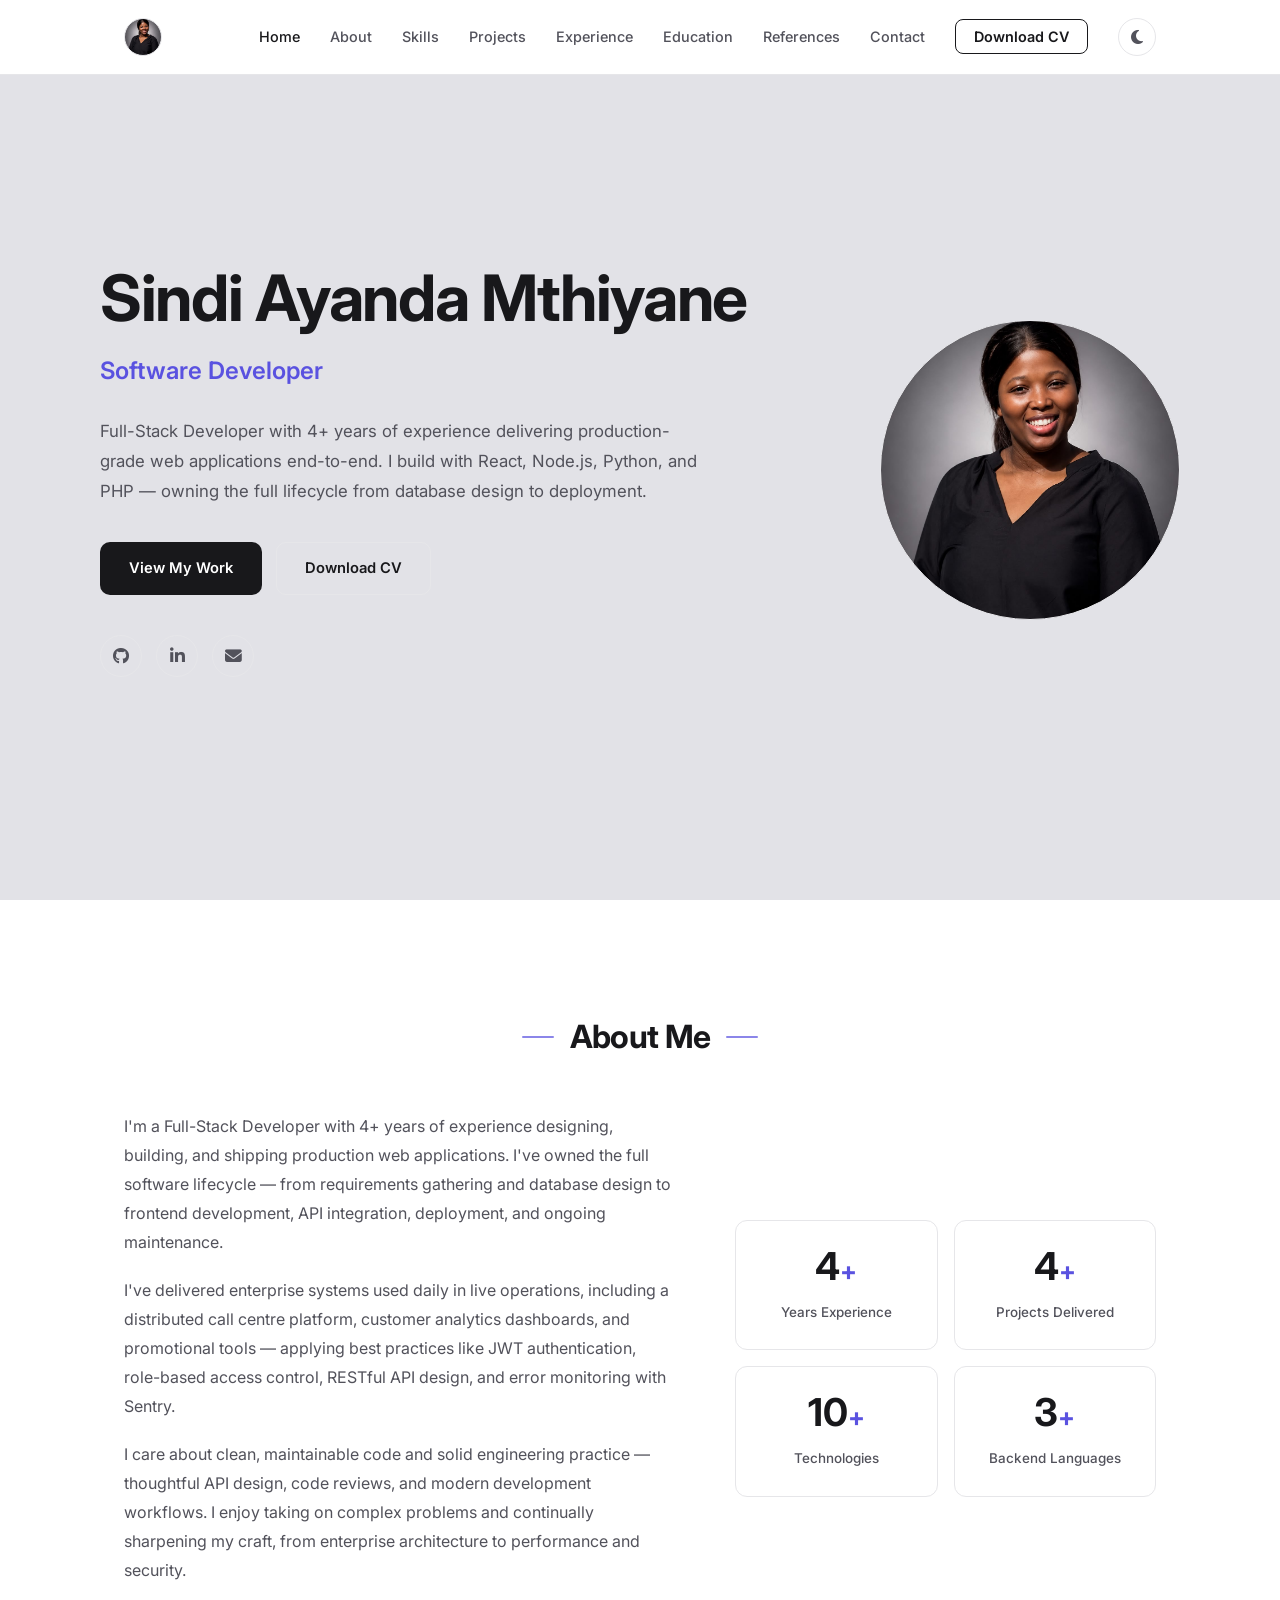
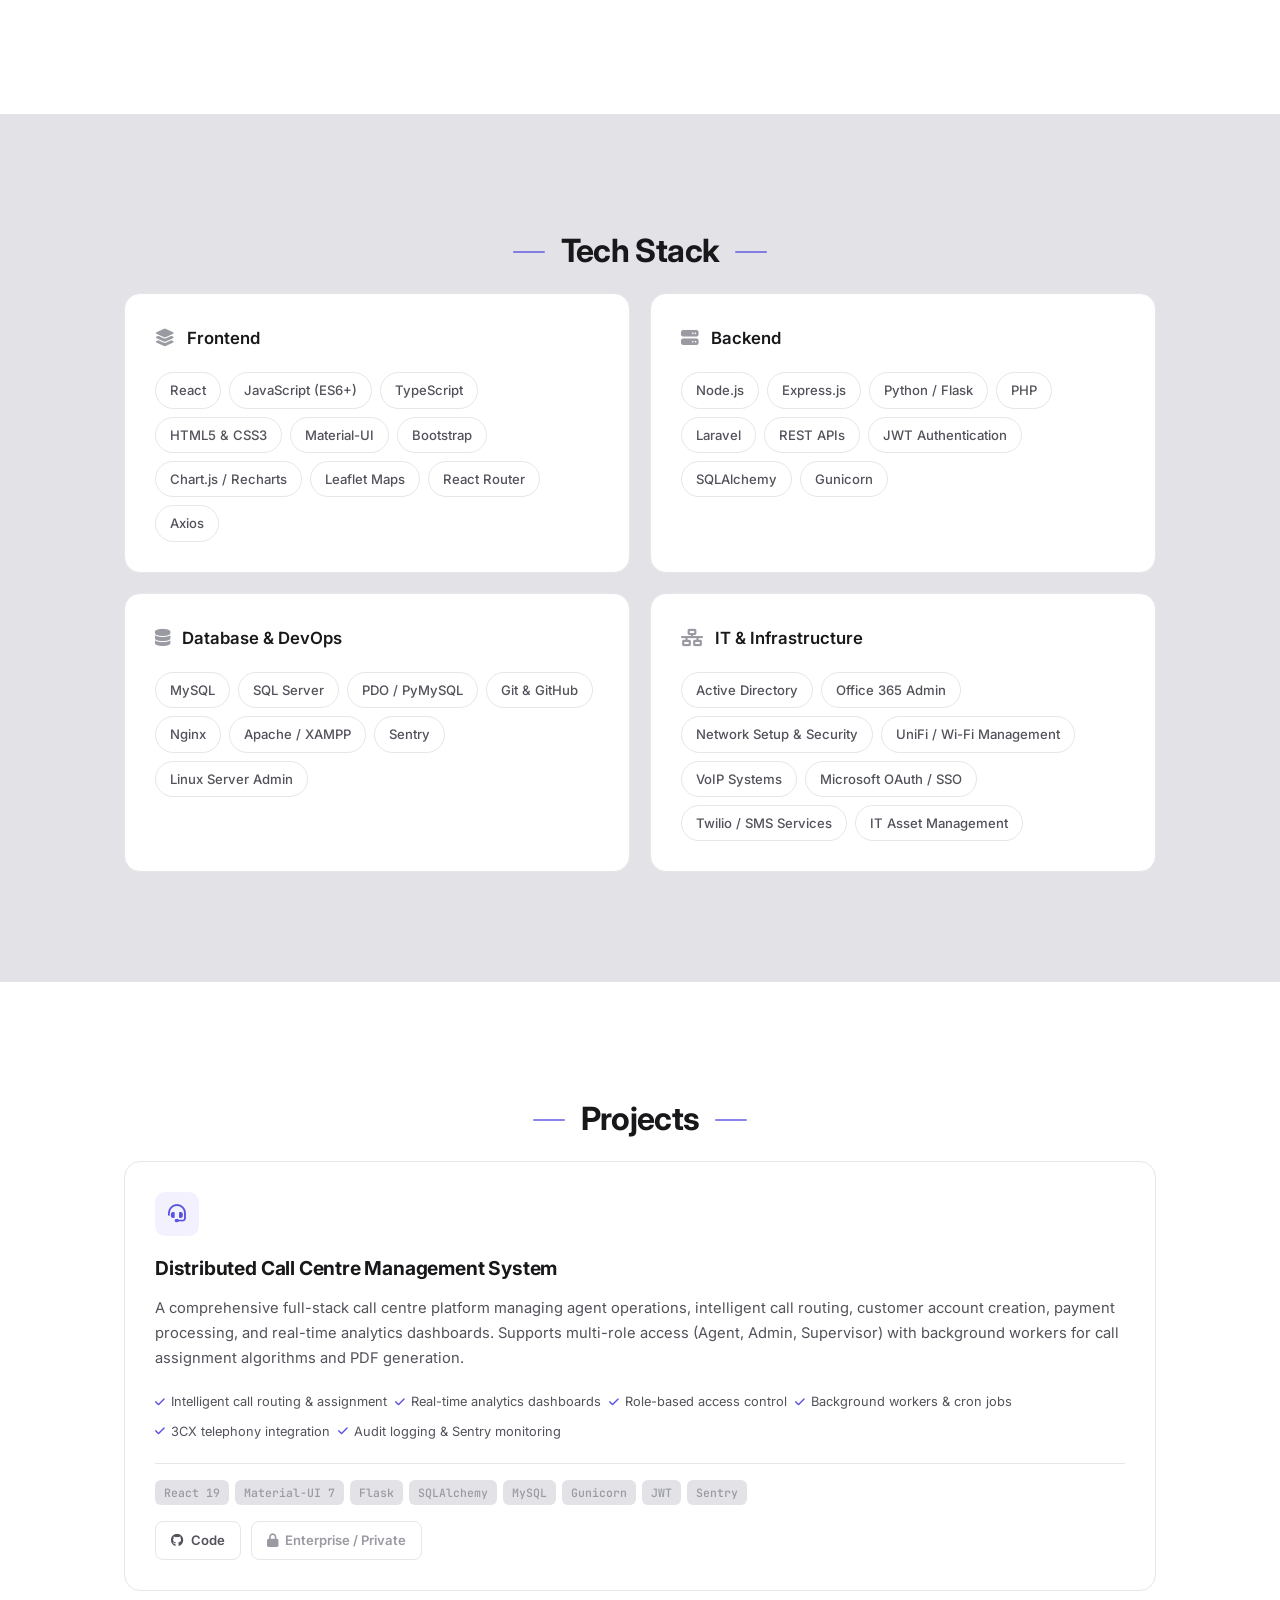
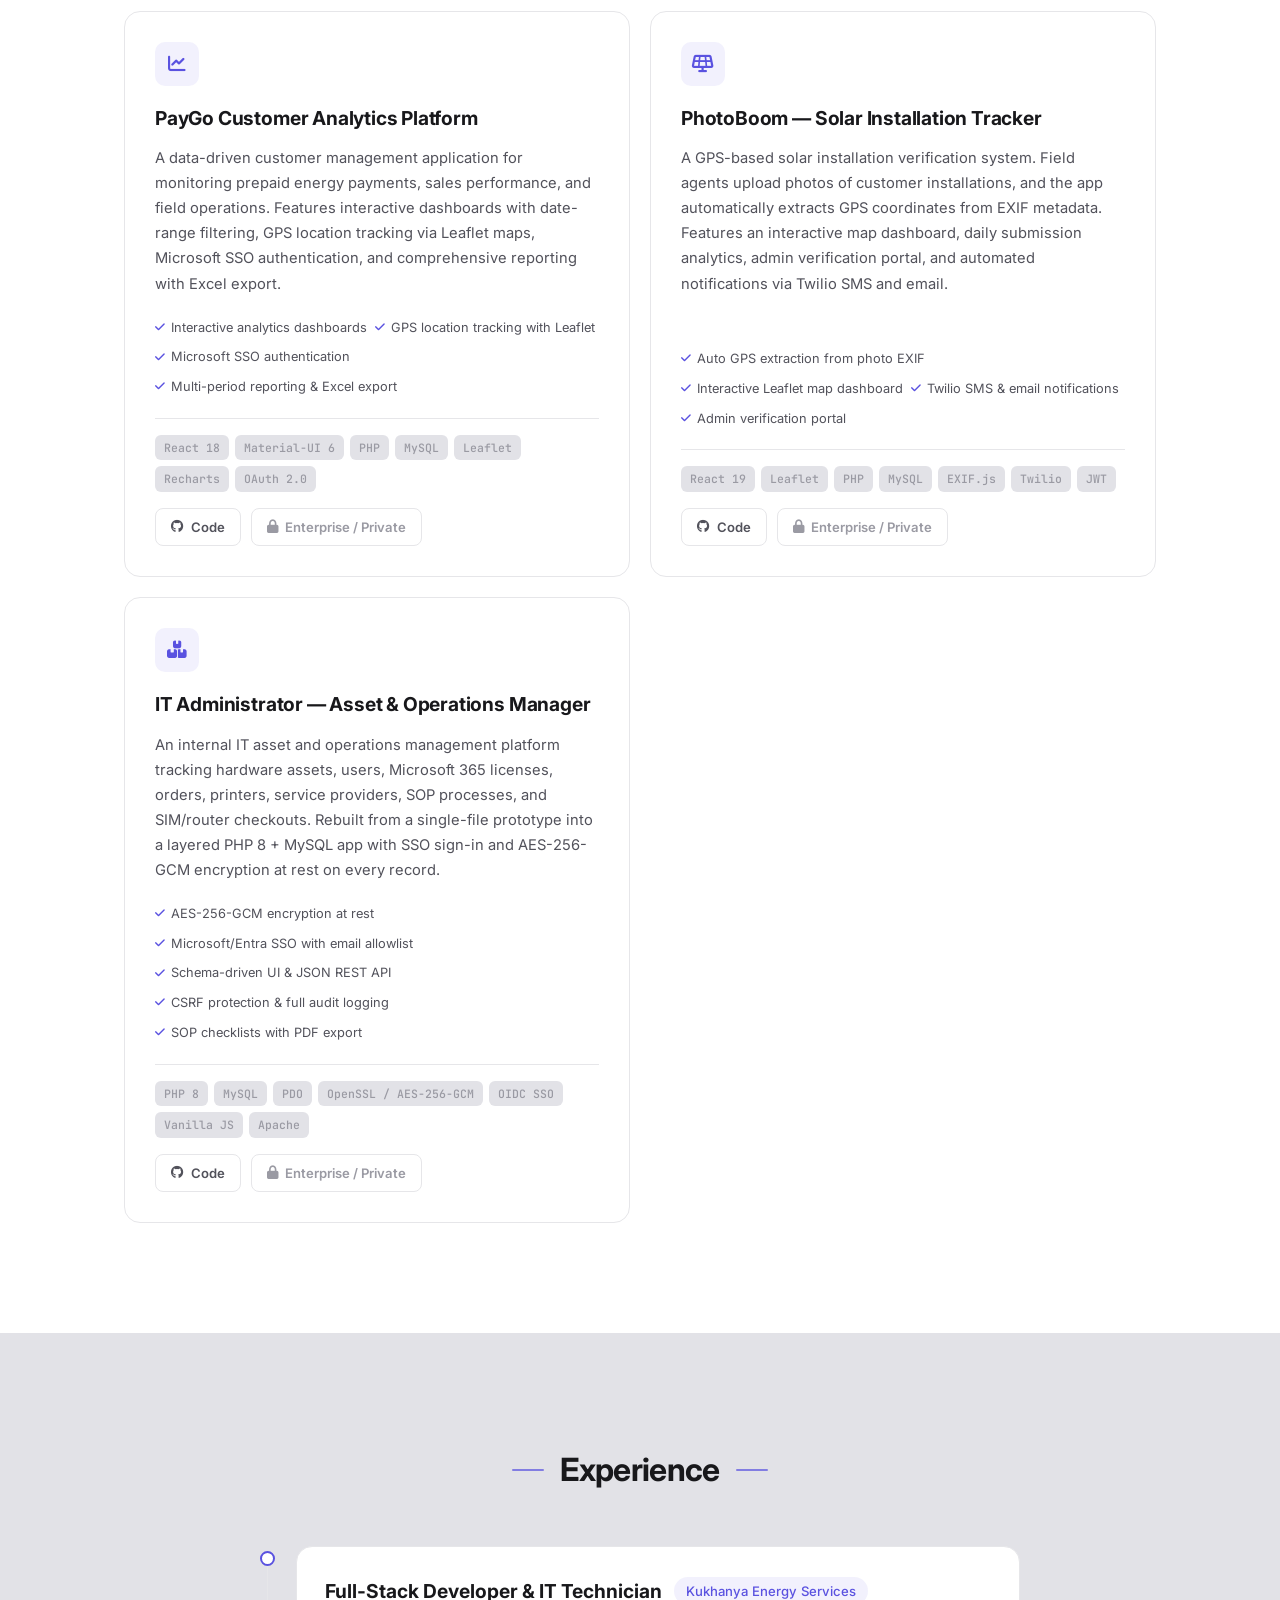
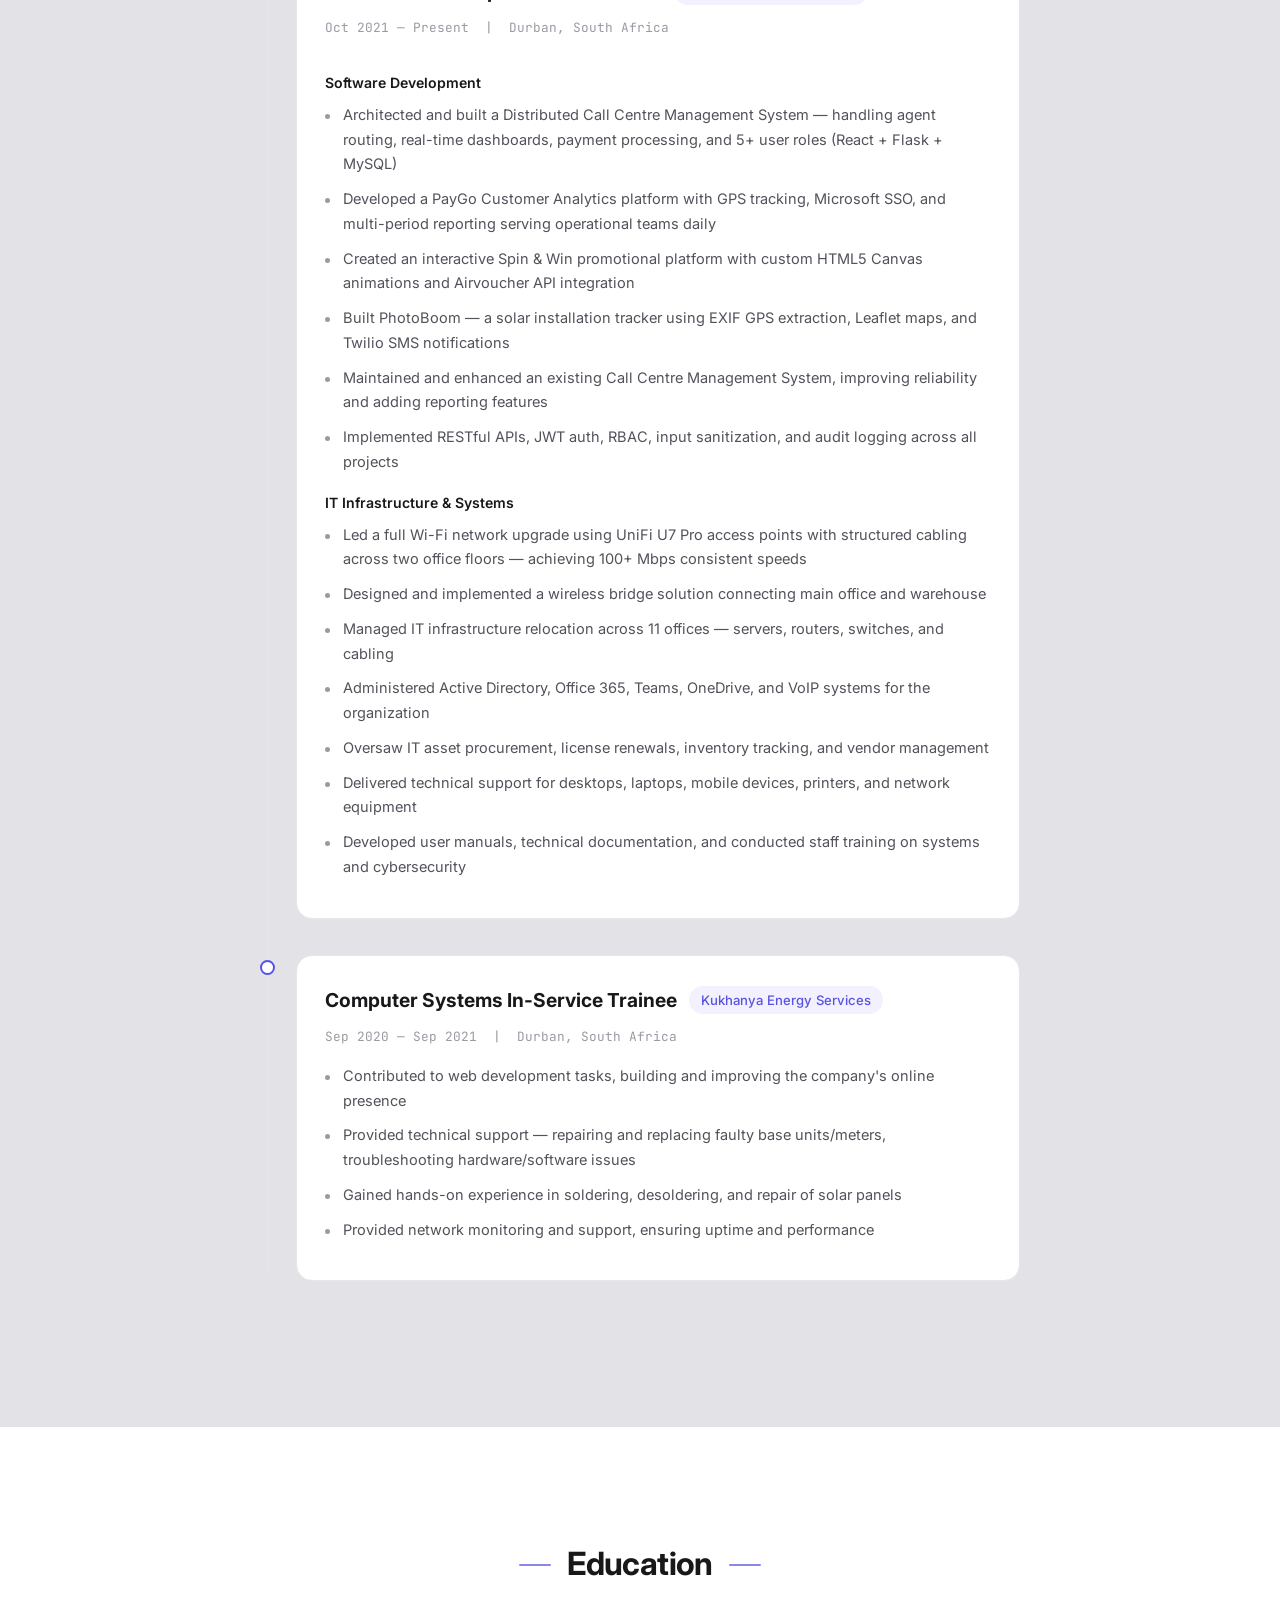
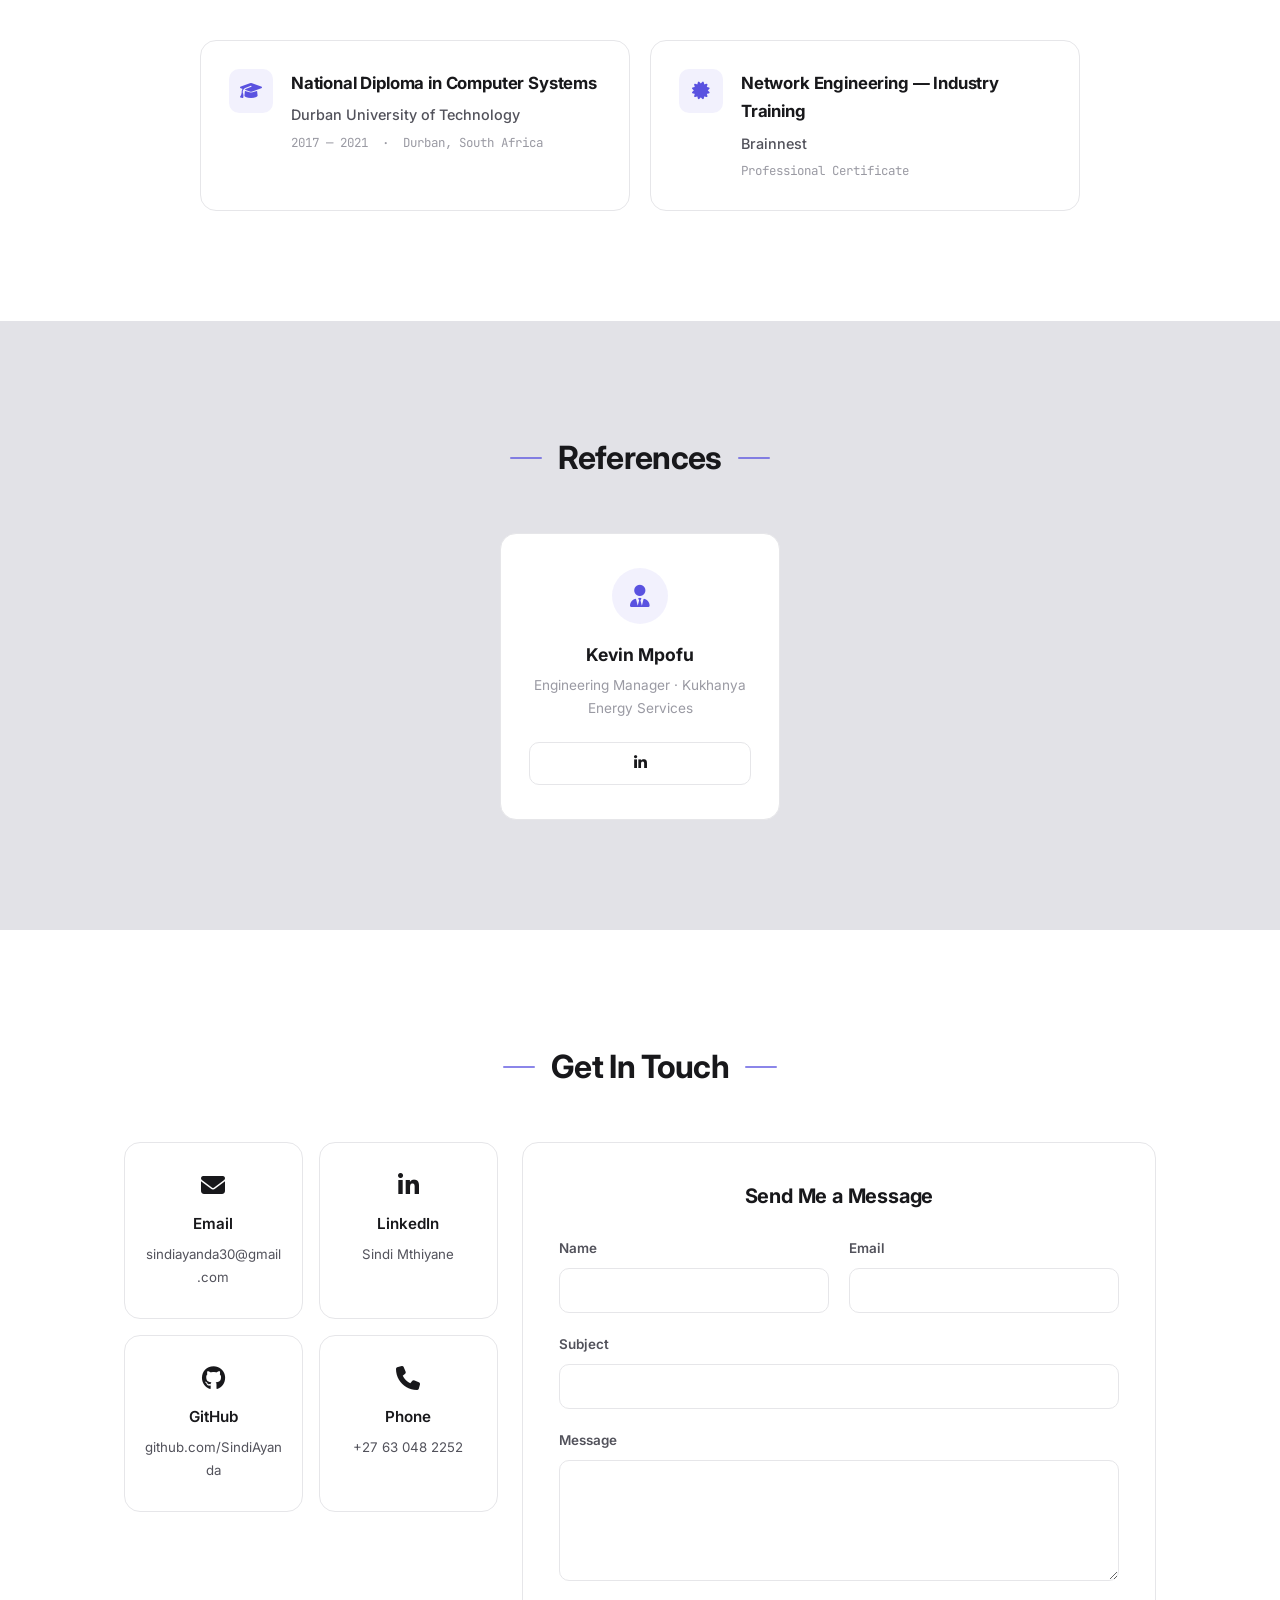
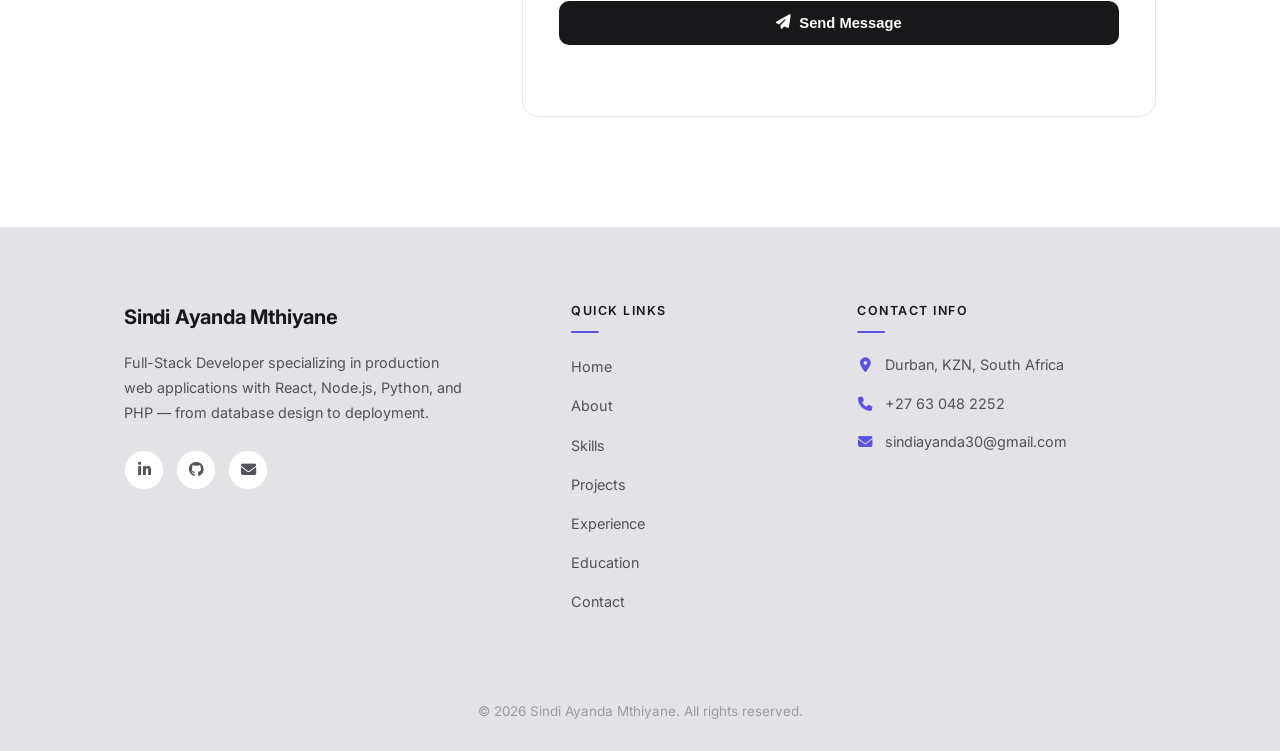
==== commit 0fe0e1d7: "Update project descriptions and statistics for accuracy and clarity" ====
--- a/index.html
+++ b/index.html
@@ -45,23 +45,25 @@
     <!-- Hero Section -->
     <section class="hero" id="hero">
         <div class="hero-content">
+            <div class="hero-text">
+                <h1 class="hero-name">Sindi Ayanda Mthiyane</h1>
+                <h2 class="hero-title"><span class="typed-text">Software Developer</span></h2>
+                <p class="hero-description">
+                    Full-Stack Developer with 4+ years of experience delivering production-grade
+                    web applications end-to-end. I build with React, Node.js, Python, and PHP —
+                    owning the full lifecycle from database design to deployment.
+                </p>
+                <div class="hero-actions">
+                    <a href="#projects" class="btn btn-primary">View My Work</a>
+                    <a href="cv.html" class="btn btn-outline">Download CV</a>
+                </div>
+                <div class="hero-socials">
+                    <a href="https://github.com/SindiAyanda" target="_blank" aria-label="GitHub"><i class="fab fa-github"></i></a>
+                    <a href="https://linkedin.com/in/sindi-mthiyane-808678270" target="_blank" aria-label="LinkedIn"><i class="fab fa-linkedin-in"></i></a>
+                    <a href="mailto:sindiayanda30@gmail.com" aria-label="Email"><i class="fas fa-envelope"></i></a>
+                </div>
+            </div>
             <div class="hero-avatar" role="img" aria-label="Sindi Ayanda Mthiyane"></div>
-            <h1 class="hero-name">Sindi Ayanda Mthiyane</h1>
-            <h2 class="hero-title"><span class="typed-text">Software Developer</span></h2>
-            <p class="hero-description">
-                Full-Stack Developer with 4+ years of experience delivering production-grade
-                web applications end-to-end. I build with React, Node.js, Python, and PHP —
-                owning the full lifecycle from database design to deployment.
-            </p>
-            <div class="hero-actions">
-                <a href="#projects" class="btn btn-primary">View My Work</a>
-                <a href="cv.html" class="btn btn-outline">Download CV</a>
-            </div>
-            <div class="hero-socials">
-                <a href="https://github.com/SindiAyanda" target="_blank" aria-label="GitHub"><i class="fab fa-github"></i></a>
-                <a href="https://linkedin.com/in/sindi-mthiyane-808678270" target="_blank" aria-label="LinkedIn"><i class="fab fa-linkedin-in"></i></a>
-                <a href="mailto:sindiayanda30@gmail.com" aria-label="Email"><i class="fas fa-envelope"></i></a>
-            </div>
         </div>
     </section>
 
@@ -78,7 +80,7 @@
                         API integration, deployment, and ongoing maintenance.
                     </p>
                     <p>
-                        I've delivered 5+ enterprise systems used daily in live operations, including
+                        I've delivered enterprise systems used daily in live operations, including
                         a distributed call centre platform, customer analytics dashboards, and promotional
                         tools — applying best practices like JWT authentication, role-based access control,
                         RESTful API design, and error monitoring with Sentry.
@@ -96,7 +98,7 @@
                         <span class="stat-label">Years Experience</span>
                     </div>
                     <div class="stat-card">
-                        <span class="stat-number" data-target="5">0</span><span class="stat-plus">+</span>
+                        <span class="stat-number" data-target="4">0</span><span class="stat-plus">+</span>
                         <span class="stat-label">Projects Delivered</span>
                     </div>
                     <div class="stat-card">
@@ -165,7 +167,6 @@
                         <span class="skill-tag">Git & GitHub</span>
                         <span class="skill-tag">Nginx</span>
                         <span class="skill-tag">Apache / XAMPP</span>
-                        <span class="skill-tag">Cloudflare Pages</span>
                         <span class="skill-tag">Sentry</span>
                         <span class="skill-tag">Linux Server Admin</span>
                     </div>
@@ -210,7 +211,7 @@
                     <div class="project-features">
                         <span><i class="fas fa-check"></i> Intelligent call routing & assignment</span>
                         <span><i class="fas fa-check"></i> Real-time analytics dashboards</span>
-                        <span><i class="fas fa-check"></i> Role-based access control (5 roles)</span>
+                        <span><i class="fas fa-check"></i> Role-based access control</span>
                         <span><i class="fas fa-check"></i> Background workers & cron jobs</span>
                         <span><i class="fas fa-check"></i> 3CX telephony integration</span>
                         <span><i class="fas fa-check"></i> Audit logging & Sentry monitoring</span>
@@ -293,6 +294,40 @@
                         <span>EXIF.js</span>
                         <span>Twilio</span>
                         <span>JWT</span>
+                    </div>
+                    <div class="project-links">
+                        <a href="https://github.com/SindiAyanda" target="_blank" rel="noopener" class="project-link"><i class="fab fa-github"></i> Code</a>
+                        <span class="project-link project-link-private"><i class="fas fa-lock"></i> Enterprise / Private</span>
+                    </div>
+                </div>
+
+                <!-- Project 5: IT Administrator -->
+                <div class="project-card">
+                    <div class="project-header">
+                        <div class="project-icon"><i class="fas fa-boxes-stacked"></i></div>
+                    </div>
+                    <h3 class="project-name">IT Administrator — Asset & Operations Manager</h3>
+                    <p class="project-description">
+                        An internal IT asset and operations management platform tracking hardware assets,
+                        users, Microsoft 365 licenses, orders, printers, service providers, SOP processes,
+                        and SIM/router checkouts. Rebuilt from a single-file prototype into a layered PHP 8 +
+                        MySQL app with SSO sign-in and AES-256-GCM encryption at rest on every record.
+                    </p>
+                    <div class="project-features">
+                        <span><i class="fas fa-check"></i> AES-256-GCM encryption at rest</span>
+                        <span><i class="fas fa-check"></i> Microsoft/Entra SSO with email allowlist</span>
+                        <span><i class="fas fa-check"></i> Schema-driven UI & JSON REST API</span>
+                        <span><i class="fas fa-check"></i> CSRF protection & full audit logging</span>
+                        <span><i class="fas fa-check"></i> SOP checklists with PDF export</span>
+                    </div>
+                    <div class="project-tech">
+                        <span>PHP 8</span>
+                        <span>MySQL</span>
+                        <span>PDO</span>
+                        <span>OpenSSL / AES-256-GCM</span>
+                        <span>OIDC SSO</span>
+                        <span>Vanilla JS</span>
+                        <span>Apache</span>
                     </div>
                     <div class="project-links">
                         <a href="https://github.com/SindiAyanda" target="_blank" rel="noopener" class="project-link"><i class="fab fa-github"></i> Code</a>
@@ -320,7 +355,7 @@
 
                         <p class="timeline-subtitle">Software Development</p>
                         <ul class="timeline-list">
-                            <li>Architected and built a Distributed Call Centre Management System from scratch — handling agent routing, real-time dashboards, payment processing, and 5+ user roles (React + Flask + MySQL)</li>
+                            <li>Architected and built a Distributed Call Centre Management System — handling agent routing, real-time dashboards, payment processing, and 5+ user roles (React + Flask + MySQL)</li>
                             <li>Developed a PayGo Customer Analytics platform with GPS tracking, Microsoft SSO, and multi-period reporting serving operational teams daily</li>
                             <li>Created an interactive Spin & Win promotional platform with custom HTML5 Canvas animations and Airvoucher API integration</li>
                             <li>Built PhotoBoom — a solar installation tracker using EXIF GPS extraction, Leaflet maps, and Twilio SMS notifications</li>
--- a/styles.css
+++ b/styles.css
@@ -1,7 +1,7 @@
 /* ===== Design Tokens — Light (default) ===== */
 :root {
     --bg-primary: #ffffff;
-    --bg-secondary: #f6f6f7;
+    --bg-secondary: #e2e2e7;
     --bg-card: #ffffff;
     --bg-card-hover: #ffffff;
     --border-color: #e6e6e9;
@@ -90,7 +90,8 @@
     z-index: 1000;
     padding: 18px 0;
     transition: var(--transition);
-    background: transparent;
+    background: var(--bg-primary);
+    border-bottom: 1px solid var(--border-color);
 }
 
 .navbar.scrolled {
@@ -121,9 +122,9 @@
     border-radius: 50%;
     transition: var(--transition);
     overflow: hidden;
-    background-image: url('mypic.jpg');
-    background-size: 200%;
-    background-position: 50% 14%;
+    background-image: url('sindi2.jpeg');
+    background-size: cover;
+    background-position: 50% 20%;
     background-repeat: no-repeat;
     border: 1px solid var(--border-color);
 }
@@ -220,24 +221,35 @@
     justify-content: center;
     position: relative;
     padding: 140px 24px 100px;
+    background: var(--bg-secondary);
 }
 
 .hero-content {
     position: relative;
     z-index: 1;
-    text-align: center;
-    max-width: 720px;
+    display: flex;
+    align-items: center;
+    justify-content: space-between;
+    gap: 56px;
+    max-width: 1080px;
+    width: 100%;
+}
+
+.hero-text {
+    text-align: left;
+    flex: 1;
+    min-width: 0;
 }
 
 .hero-avatar {
-    width: 116px;
-    height: 116px;
+    width: 300px;
+    height: 300px;
+    flex-shrink: 0;
     border-radius: 50%;
-    background-image: url('mypic.jpg');
-    background-size: 190%;
-    background-position: 50% 14%;
+    background-image: url('sindi2.jpeg');
+    background-size: cover;
+    background-position: 50% 20%;
     background-repeat: no-repeat;
-    margin: 0 auto 28px;
     border: 1px solid var(--border-color);
     opacity: 0;
     animation: fadeUp 0.6s ease forwards;
@@ -295,7 +307,7 @@
     font-size: 1.05rem;
     color: var(--text-secondary);
     max-width: 600px;
-    margin: 0 auto 36px;
+    margin: 0 0 36px;
     line-height: 1.8;
     opacity: 0;
     animation: fadeUp 0.6s ease 0.5s forwards;
@@ -304,7 +316,7 @@
 .hero-actions {
     display: flex;
     gap: 14px;
-    justify-content: center;
+    justify-content: flex-start;
     margin-bottom: 40px;
     opacity: 0;
     animation: fadeUp 0.6s ease 0.65s forwards;
@@ -313,7 +325,7 @@
 .hero-socials {
     display: flex;
     gap: 14px;
-    justify-content: center;
+    justify-content: flex-start;
     opacity: 0;
     animation: fadeUp 0.6s ease 0.8s forwards;
 }
@@ -1272,6 +1284,11 @@
         border-left: 1px solid var(--border-color);
     }
     .nav-menu.active { right: 0; }
+    .hero-content { flex-direction: column-reverse; gap: 32px; text-align: center; }
+    .hero-text { text-align: center; }
+    .hero-avatar { width: 200px; height: 200px; }
+    .hero-description { margin-left: auto; margin-right: auto; }
+    .hero-actions, .hero-socials { justify-content: center; }
     .about-grid { grid-template-columns: 1fr; gap: 40px; }
     .education-grid { grid-template-columns: 1fr; }
     .contact-layout { grid-template-columns: 1fr; }
